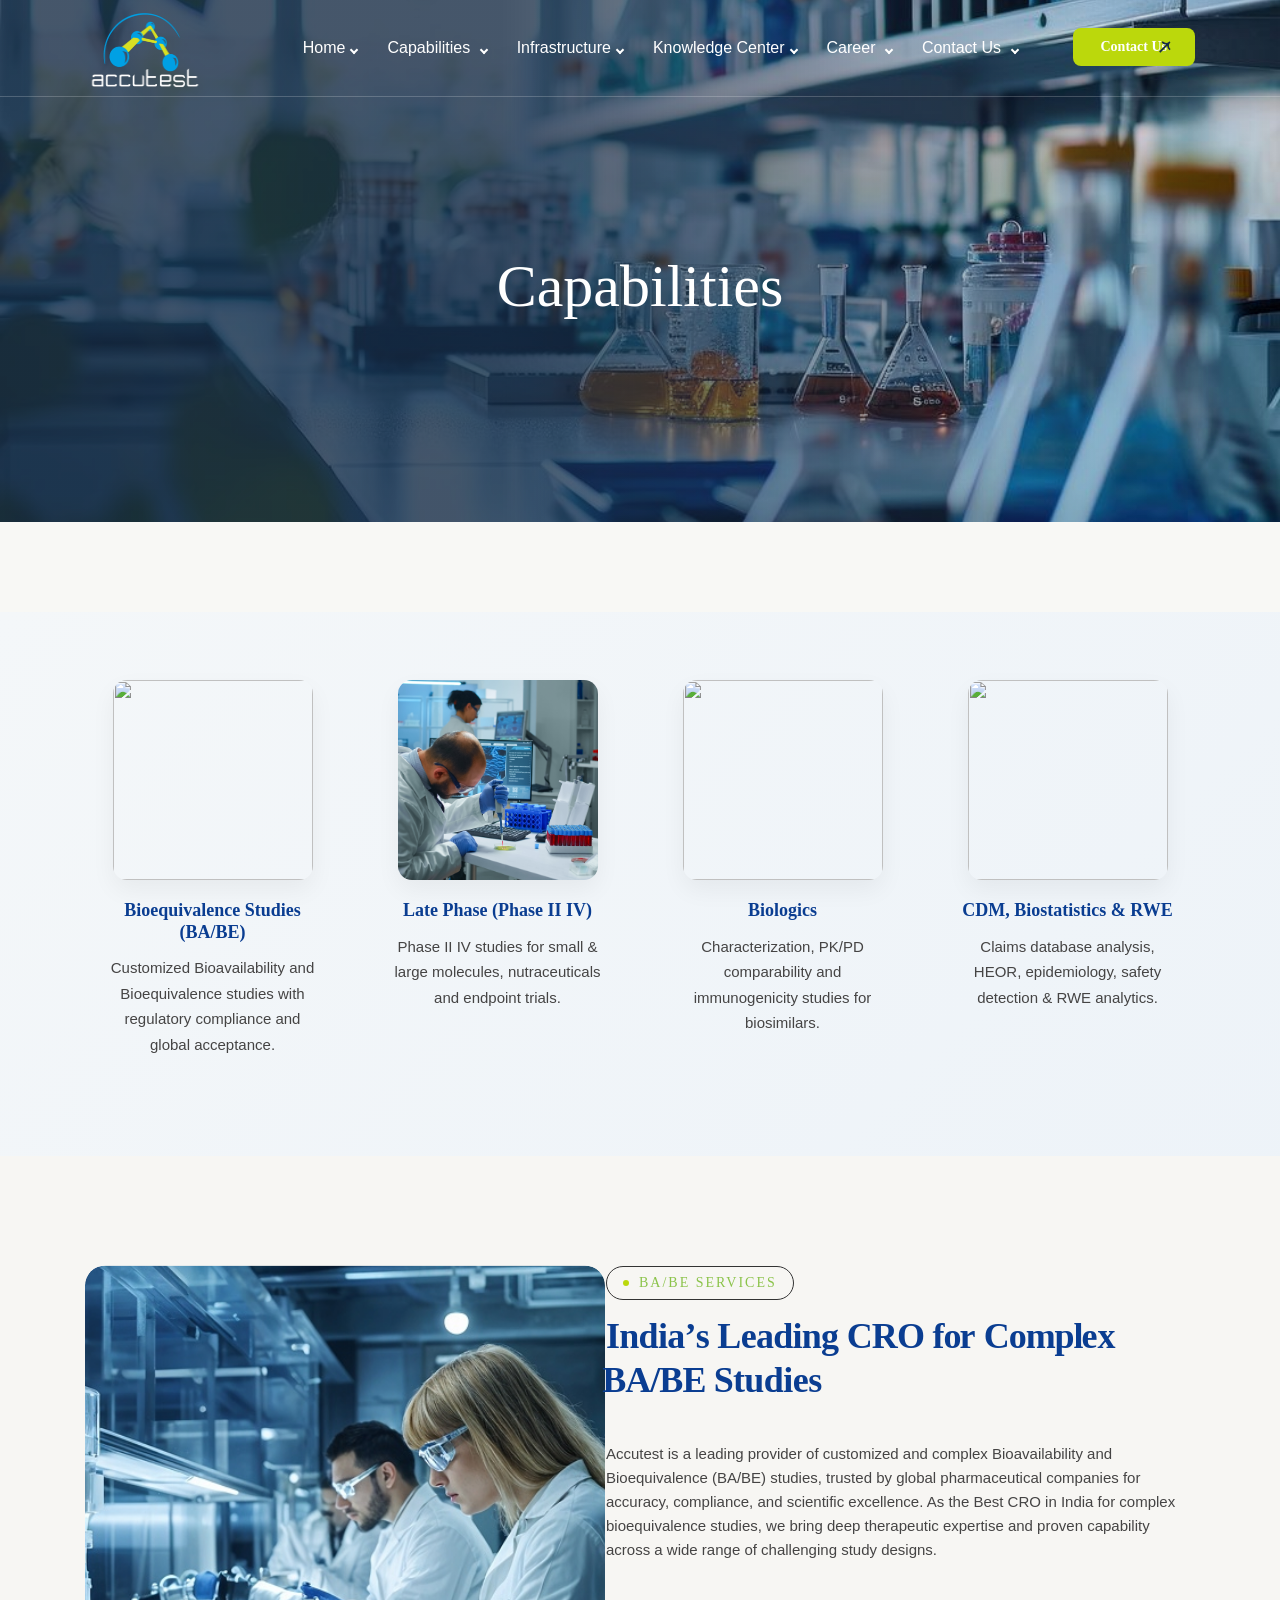
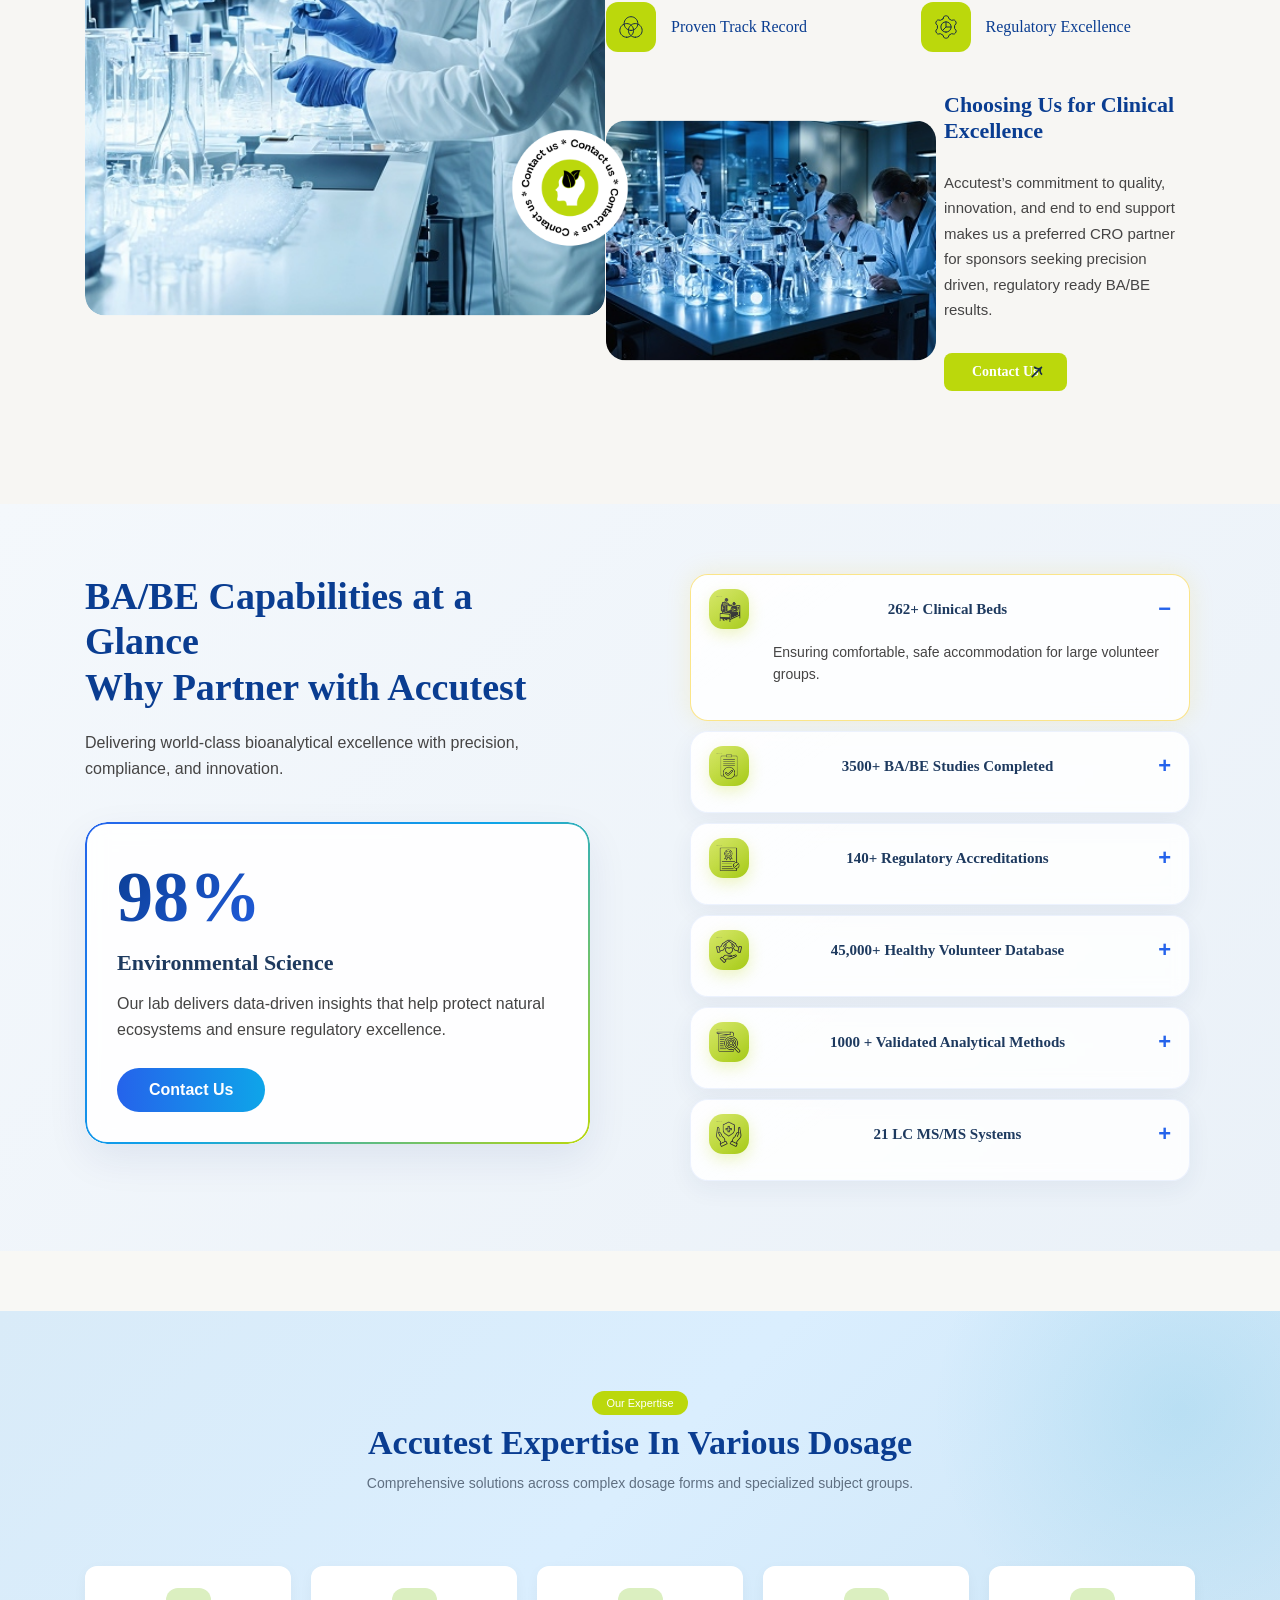
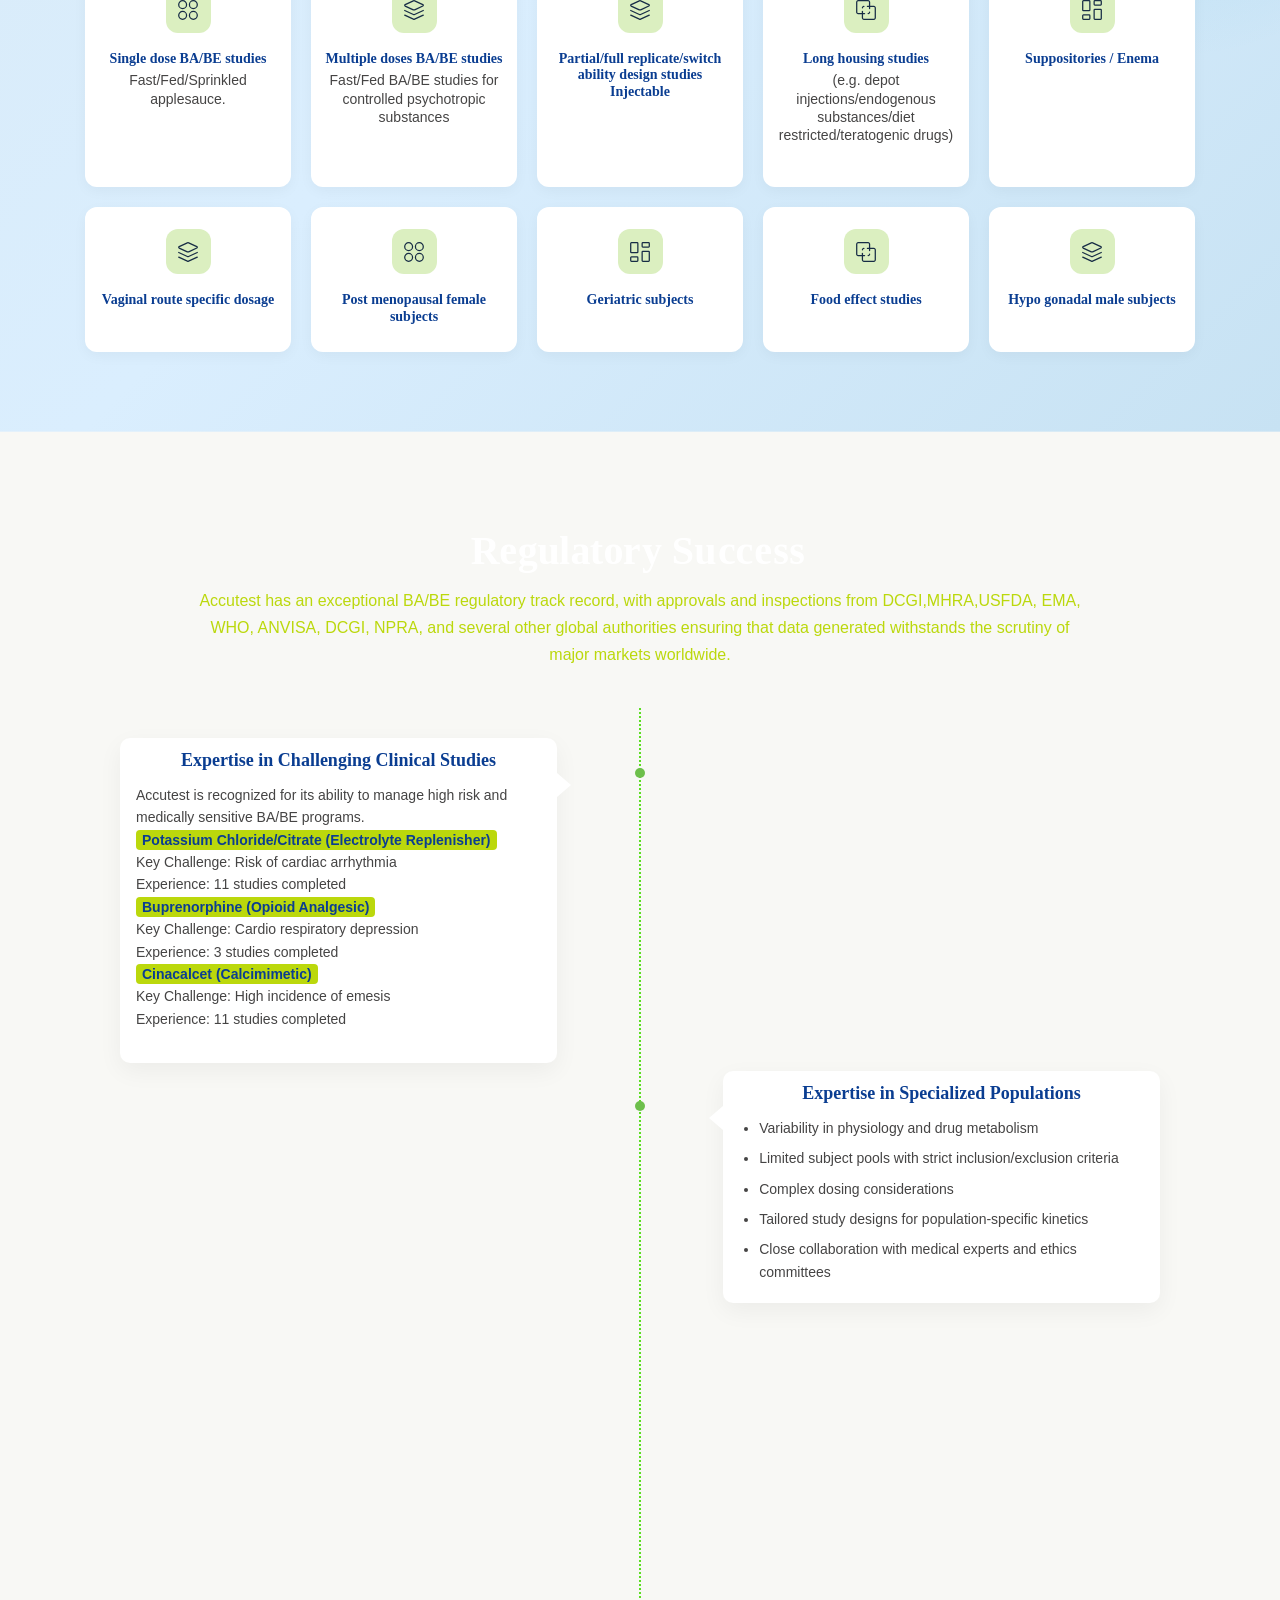
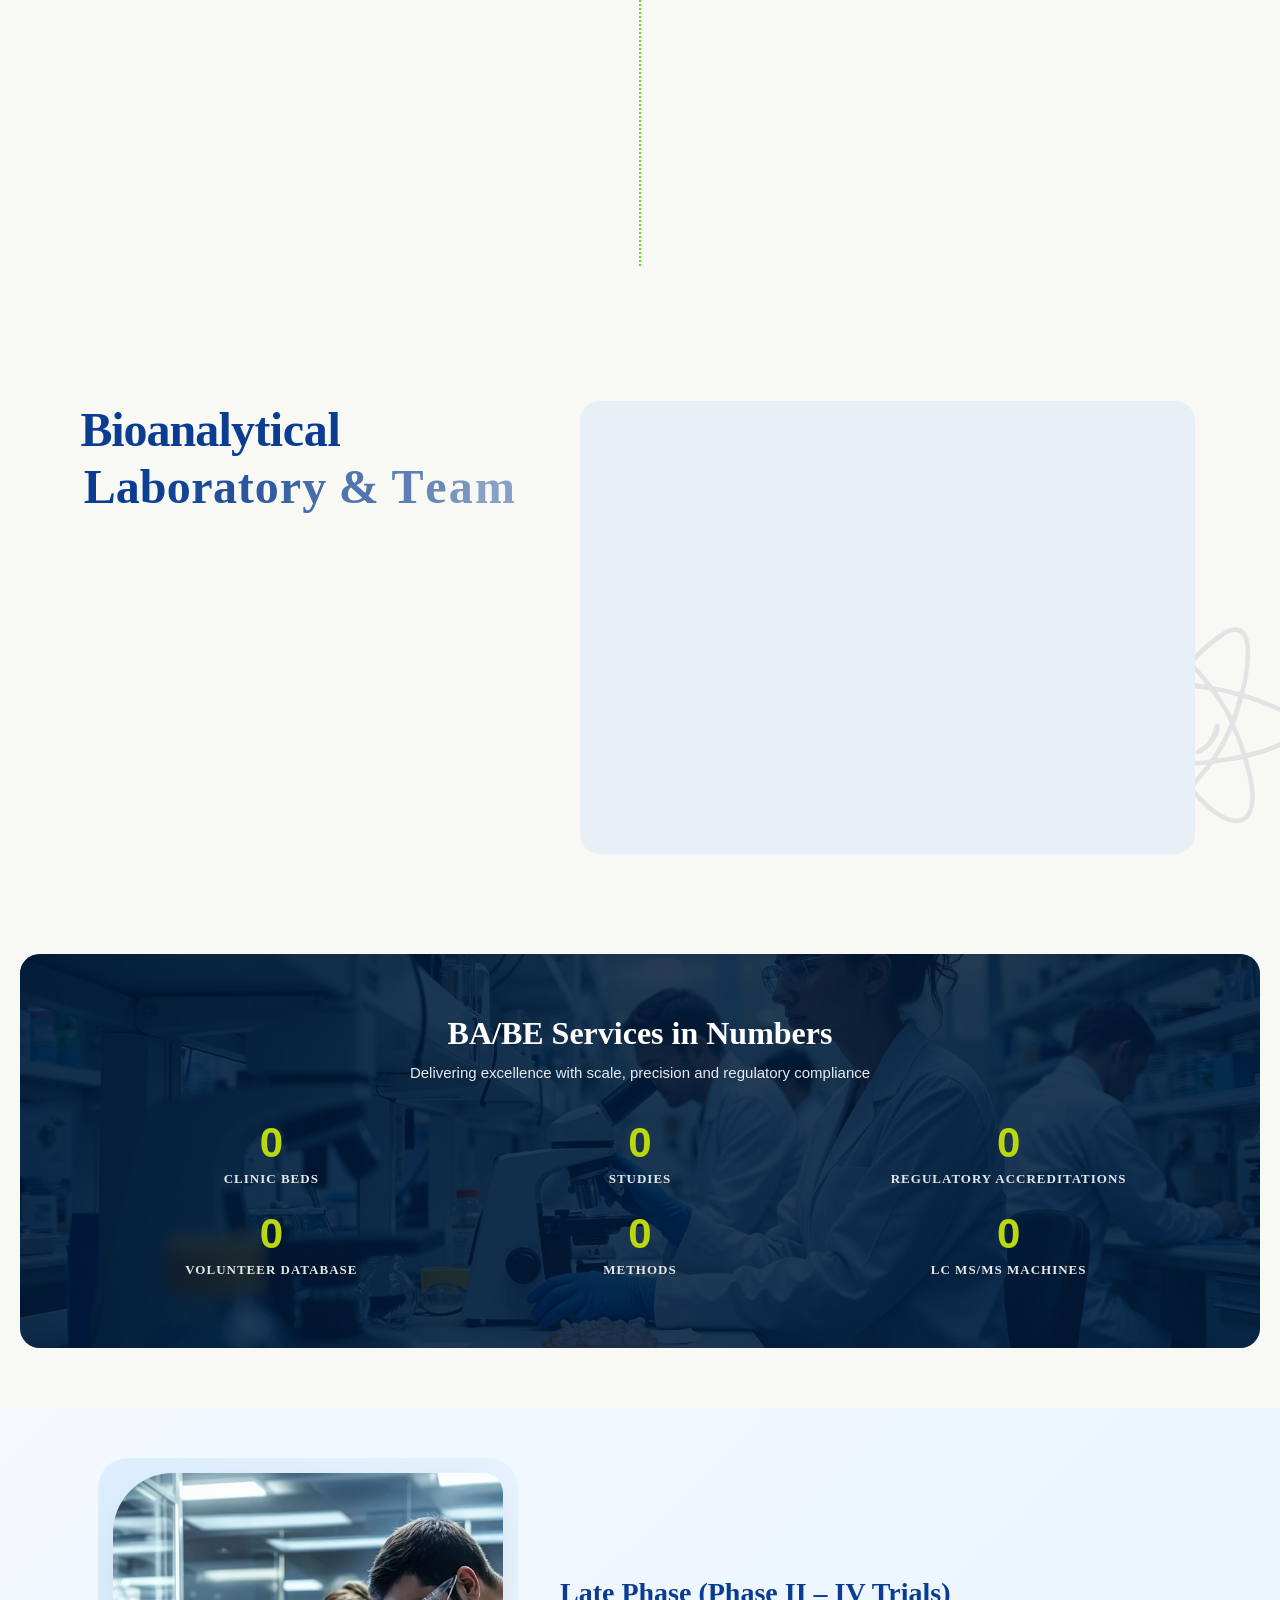
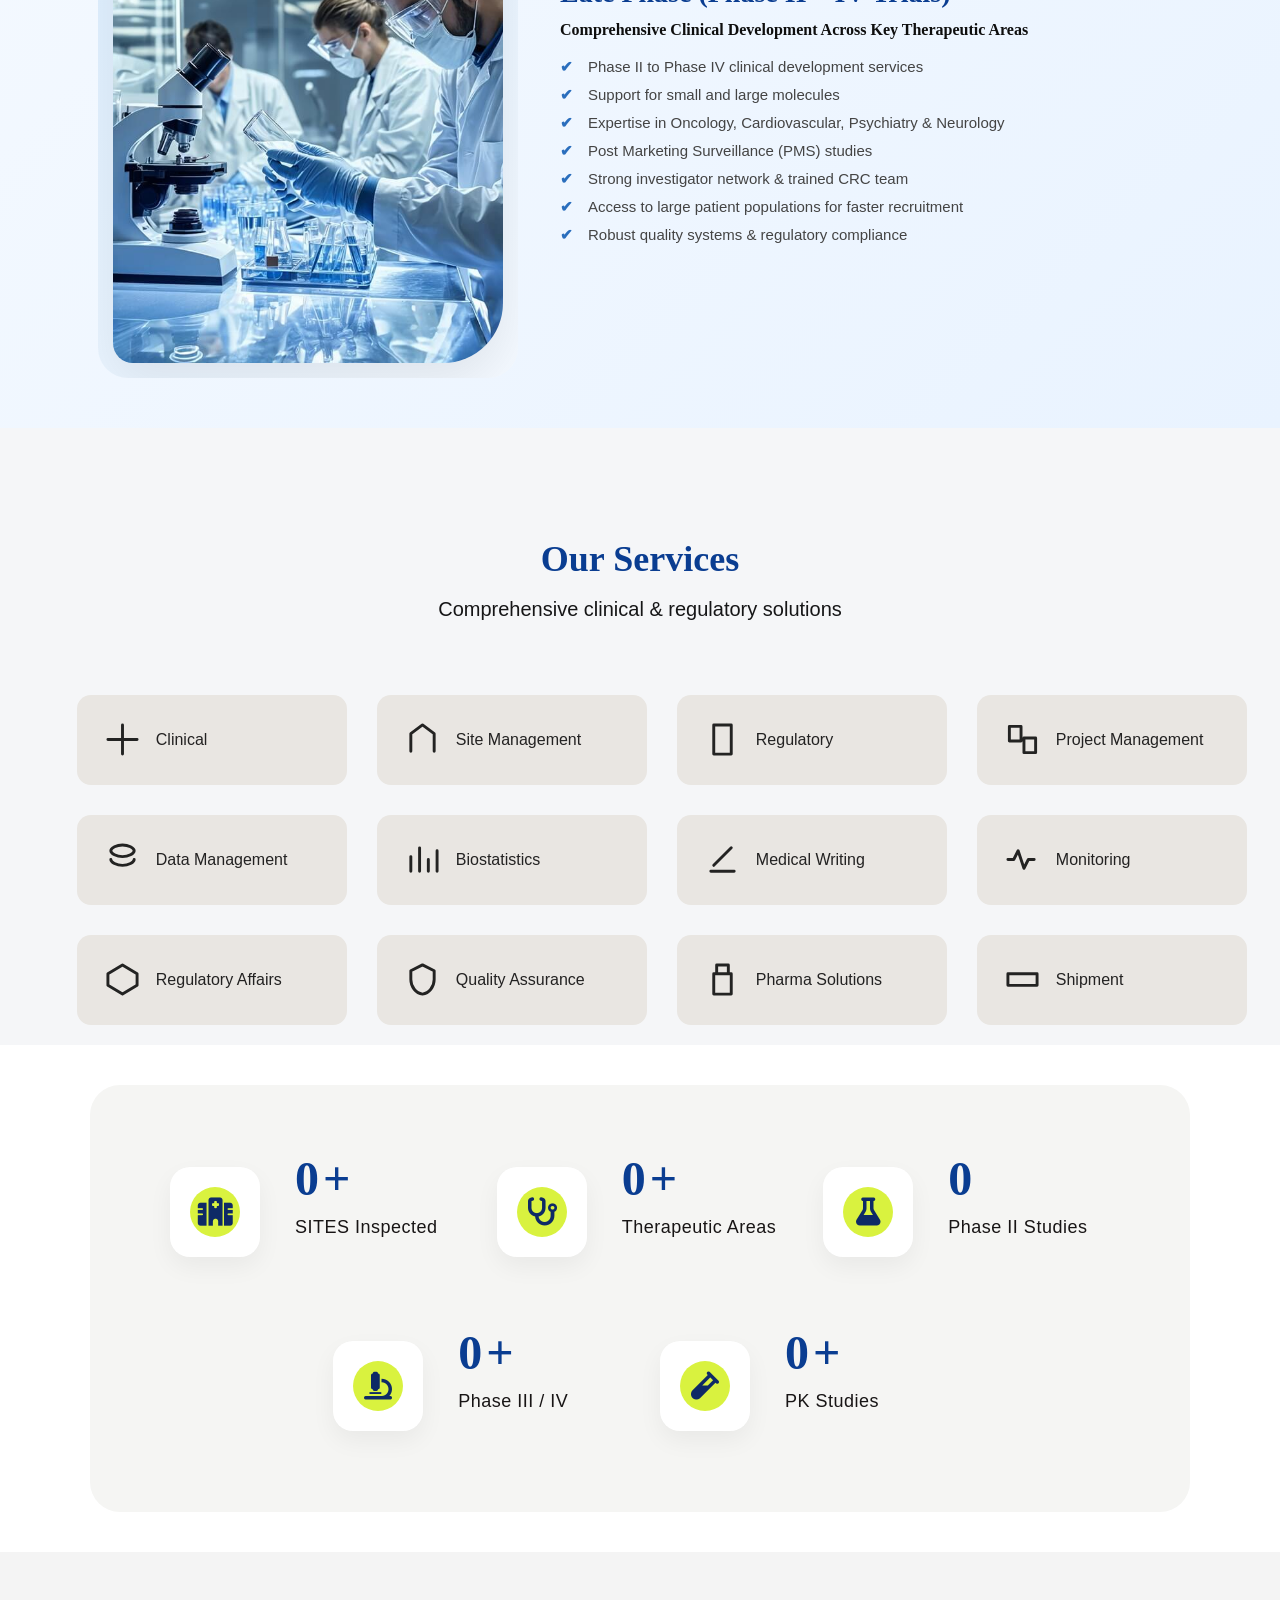
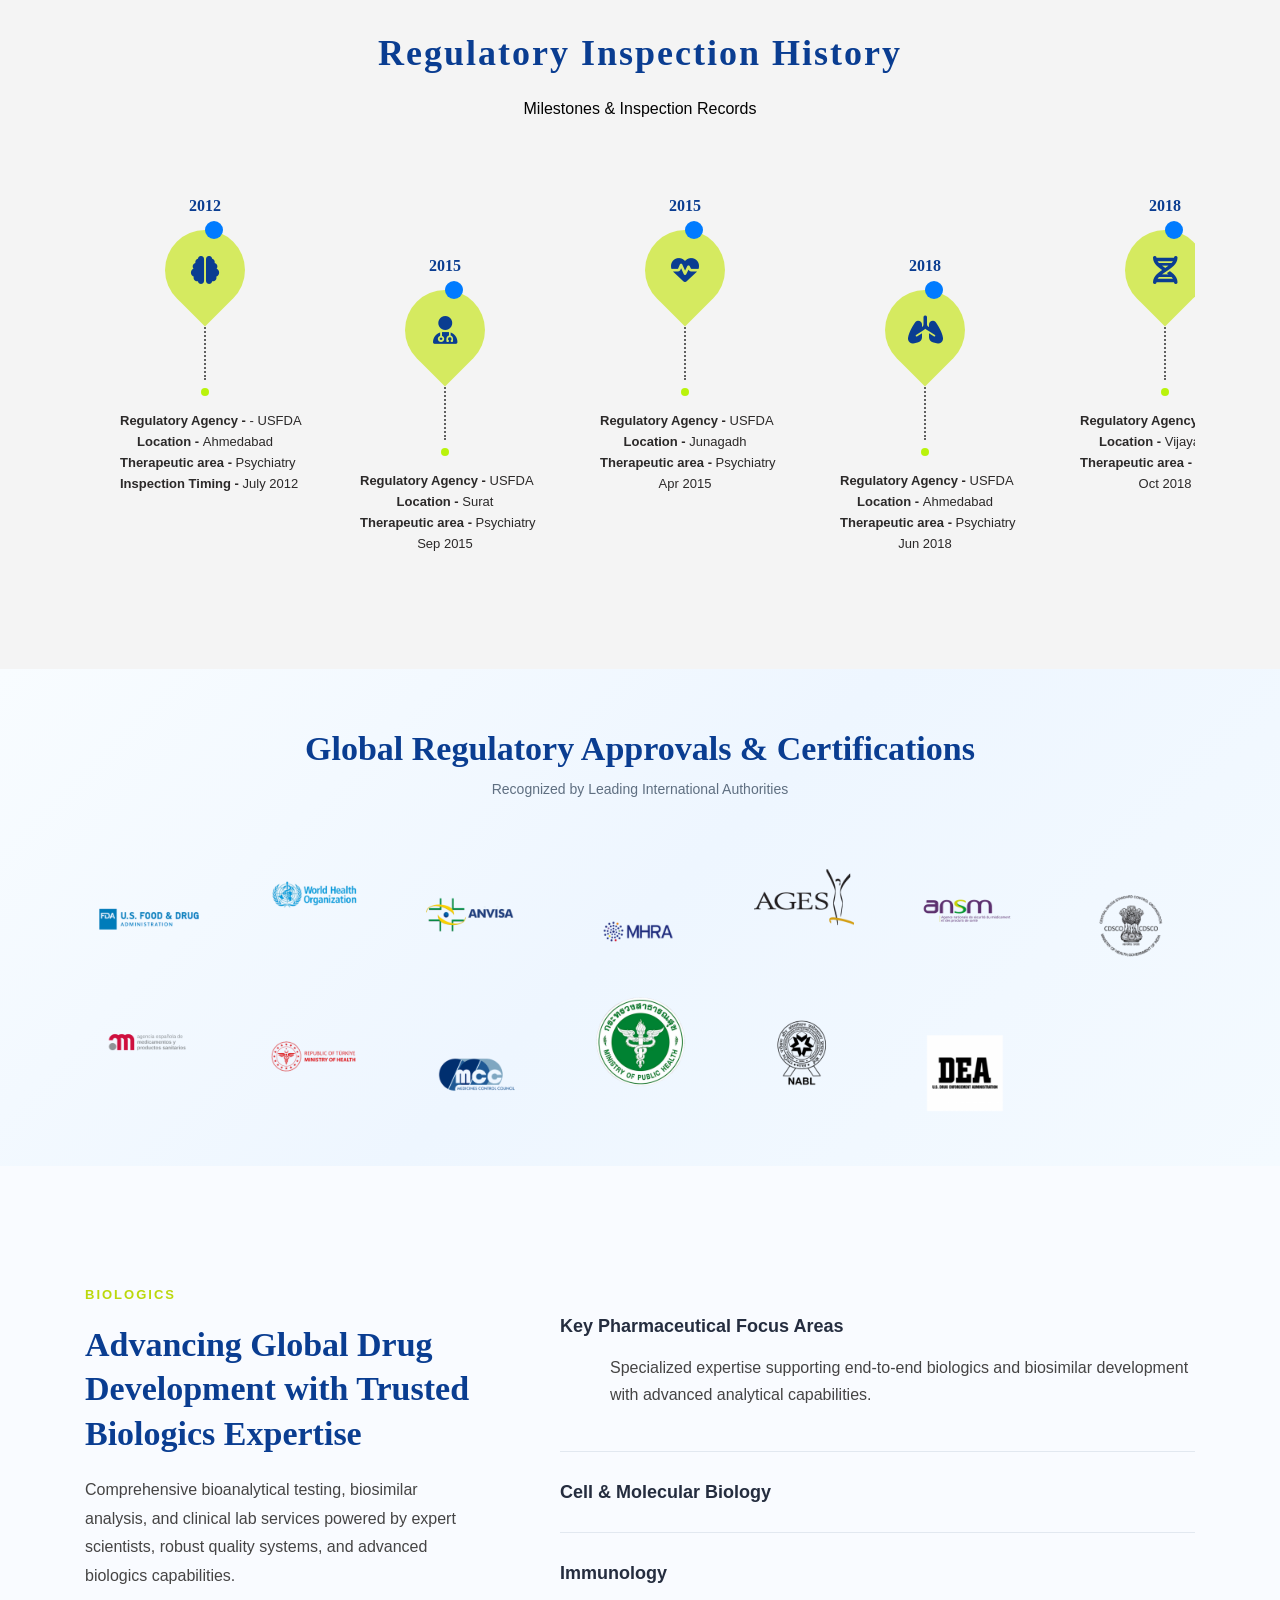
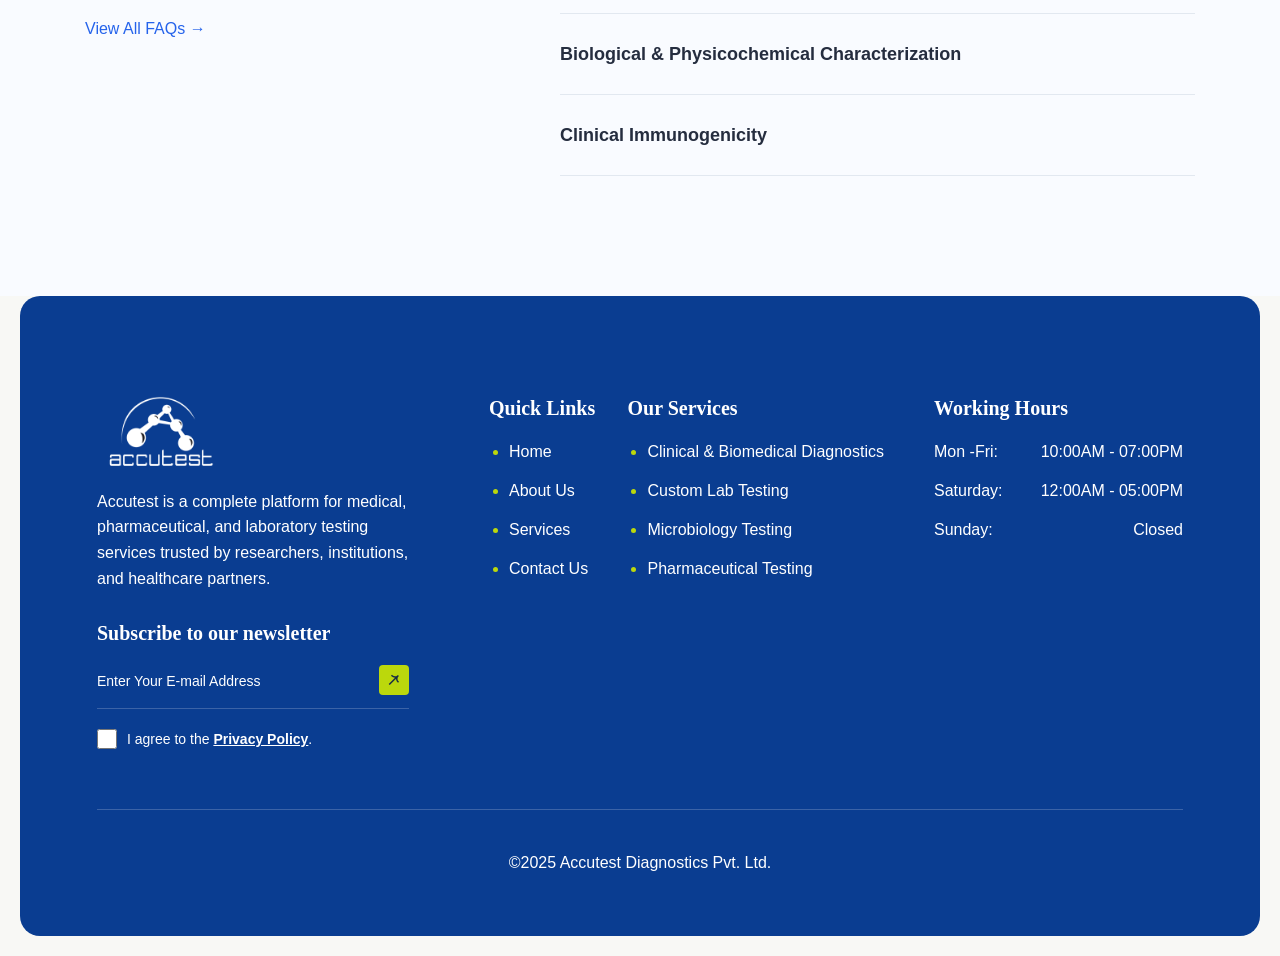
==== capabilities.html @ 47e192c8 "accutest updted code" ====
<!DOCTYPE html>



<html lang="zxx">

<head>
    <!-- Meta -->
    <meta charset="utf-8">
    <meta http-equiv="X-UA-Compatible" content="IE=edge">
    <meta name="viewport" content="width=device-width, initial-scale=1.0, maximum-scale=1">
    <meta name="description" content="">
    <meta name="keywords" content="">
    <meta name="author" content="Accutest">
    <!-- Page Title -->
    <title>Accutest Research Laboratories - A Trusted Indian CRO</title>
    <!-- Favicon Icon -->
    <link rel="shortcut icon" type="image/x-icon" href="images/whitefavicon.png">
    <!-- Google Fonts Css-->
    <link rel="preconnect" href="https://fonts.googleapis.com">
    <link rel="preconnect" href="https://fonts.gstatic.com" crossorigin>
    <link href="https://fonts.googleapis.com/css2?family=Manrope:wght@200..800&family=Sora:wght@100..800&display=swap"
        rel="stylesheet">
    <!-- Bootstrap Css -->
    <link href="css/bootstrap.min.css" rel="stylesheet" media="screen">
    <!-- SlickNav Css -->
    <link href="css/slicknav.min.css" rel="stylesheet">
    <!-- Swiper Css -->
    <link rel="stylesheet" href="css/swiper-bundle.min.css">
    <!-- Font Awesome Icon Css-->
    <link href="css/all.min.css" rel="stylesheet" media="screen">
    <!-- Animated Css -->
    <link href="css/animate.css" rel="stylesheet">
    <!-- Magnific Popup Core Css File -->
    <link rel="stylesheet" href="css/magnific-popup.css">


    <link href="css/capili.css" rel="stylesheet" media="screen">


</head>

<body>

    <!-- Preloader Start -->
    <div class="preloader">
        <div class="loading-container">
            <div class="loading"></div>
            <div id="loading-icon">
                <img src="images/logo-white.png" alt="Logo">
            </div>
        </div>
    </div>
    <!-- Preloader End -->

    <!-- Header Start -->
    <header class="main-header">
        <div class="header-sticky">
            <nav class="navbar navbar-expand-lg">
                <div class="container">
                    <!-- Logo Start -->
                    <a class="navbar-brand" href="index.html">
                        <img src="images/logo-white.png" style="height: 80px;width: 150px; " alt="Accutest">
                    </a>
                    <!-- Logo End -->
                    <!-- Main Menu Start -->
                    <div class="collapse navbar-collapse main-menu">
                        <div class="nav-menu-wrapper">
                            <ul class="navbar-nav mr-auto" id="menu">
                                <li class="nav-item submenu"><a class="nav-link" href="./">Home<span
                                            class="arrow-down"></span></a>
                                    <ul>
                                        <li class="nav-item"><a class="nav-link" href="#about">About Us</a></li>
                                        <li class="nav-item"><a class="nav-link" href="#leadership">Leadership team
                                            </a></li>
                                    </ul>
                                </li>
                                <li class="nav-item submenu "><a class="nav-link" href="capabilities.html">Capabilities
                                        <span class="arrow-down"></span></a>
                                    <ul class="nav-item submenu">
                                        <li class="nav-item"><a class="nav-link"
                                                href="capabilities.html#BA/services">BA/BE Studies</a></li>
                                        <li class="nav-item"><a class="nav-link" href="capabilities.html#latephase">Late
                                                Phase(II IV Trials)
                                            </a></li>
                                        <li class="nav-item"><a class="nav-link"
                                                href="capabilities.html#biologics">Biologics
                                            </a></li>
                                        <li class="nav-item"><a class="nav-link" href="underconstruction.html">CDM &
                                                Biostatistics & Real World Evidence
                                            </a></li>
                                    </ul>
                                <li class="nav-item submenu"><a class="nav-link"
                                        href="Infrastructure.html">Infrastructure<span class="arrow-down"></span></a>
                                    <ul class="nav-item submenu">
                                        <li class="nav-item"><a class="nav-link"
                                                href="Infrastructure.html#Regulatory">Regulatory
                                            </a></li>
                                        <li class="nav-item"><a class="nav-link"
                                                href="Infrastructure.html#clinic">Clinical
                                            </a></li>
                                        <li class="nav-item"><a class="nav-link"
                                                href="Infrastructure.html#Bio-analytical-Lab">Bio Analytical Lab
                                            </a></li>
                                        <li class="nav-item"><a class="nav-link"
                                                href="Infrastructure.html#Biologics-Lab">Biologics Lab
                                            </a></li>
                                        <li class="nav-item"> <a class="nav-link "
                                                href="Infrastructure.html#IT-Infrastructure">IT Infrastructure</a></li>
                                    </ul>
                                </li>
                                <li class="nav-item submenu"> <a class="nav-link" href="Knowledge-Center.html">
                                        Knowledge Center<span class="arrow-down"></span></a>
                                    <ul class="nav-item submenu">
                                        <li class="nav-item"><a class="nav-link" href="Knowledge-Center.html">Corporate
                                                Presentation</a></li>
                                        <li class="nav-item"><a class="nav-link"
                                                href="Knowledge-Center.html">Brochures/Flyers
                                            </a></li>
                                        <li class="nav-item"><a class="nav-link" href="Knowledge-Center.html">Method
                                                Development & Validation
                                            </a></li>
                                        <li class="nav-item"> <a class="nav-link"
                                                href="Knowledge-Center.html">Podcast/Webinars/Posters
                                            </a></li>
                                    </ul>
                                </li>
                                <li class="nav-item submenu"> <a class="nav-link" href="Career.html">Career
                                        <span class="arrow-down"></span></a>
                                    <ul class="nav-item submenu">
                                        <li class="nav-item"><a class="nav-link" href="Career.html">Vacancies</a></li>
                                        <li class="nav-item"><a class="nav-link" href="Career.html">Why
                                                choose Accutest
                                            </a></li>
                                        <li class="nav-item"><a class="nav-link" href="Career.html">Event
                                                Photos
                                            </a></li>
                                    </ul>
                                </li>
                                <li class="nav-item submenu"><a class="nav-link" href="Contact-Us.html">Contact Us <span
                                            class="arrow-down"></span></a>
                                    <ul class="nav-item submenu">
                                        <li class="nav-item"><a class="nav-link" href="Contact-Us.html#map">Unit Address
                                                with google maps
                                            </a></li>
                                        <li class="nav-item"><a class="nav-link" href="Contact-Us.html#form">Enquiry
                                                Form
                                            </a></li>
                                        <li class="nav-item"> <a class="nav-link" href="Contact-Us.html#foot">Foot Note
                                            </a></li>
                                    </ul>
                                </li>
                                </li>
                            </ul>
                        </div>
                        <!-- Header Btn Start -->
                        <div class="header-btn">
                            <a href="tel:22 2778 0720" class="btn-default btn-highlighted">Contact Us</a>
                        </div>
                        <!-- Header Btn End -->
                    </div>
                    <!-- Main Menu End -->
                    <div class="navbar-toggle backgrounf-red"></div>
                </div>
            </nav>
            <div class="responsive-menu"></div>
        </div>
    </header>
    <!-- Header End -->

    <!-- Hero Section Start -->



    <!--end-->
    <div class="hero">

        <div class="page-header-box">
            <h1 class="text-anime-style-3" data-cursor="-opaque">Capabilities</h1>
            </h1>
        </div>
    </div>



    <!-- About Us Section Start -->
    <div class="about-us">




    </div>
    <!-- About Us Section End -->

    <!-- Our Services Section Start -->
    <section class="our-services pt-5 pb-2">
        <div class="container">
            <div class="row text-center">

                <div class="col-lg-3 col-md-6 mb-5">
                    <div class="service-minimal image-anime  ">
                        <img src="images/ab1.jpg" alt="">
                        <h5>Bioequivalence Studies (BA/BE)</h5>
                        <p>Customized Bioavailability and Bioequivalence studies with regulatory compliance and global
                            acceptance.</p>
                    </div>
                </div>

                <div class="col-lg-3 col-md-6 mb-5">
                    <div class="service-minimal image-anime">
                        <img src="images/ab2.jpg" alt="">
                        <h5>Late Phase (Phase II IV)</h5>
                        <p>Phase II IV studies for small & large molecules, nutraceuticals and endpoint trials.</p>
                    </div>
                </div>

                <div class="col-lg-3 col-md-6 mb-5">
                    <div class="service-minimal image-anime">
                        <img src="images/ab3.jpg" alt="">
                        <h5>Biologics</h5>
                        <p>Characterization, PK/PD comparability and immunogenicity studies for biosimilars.</p>
                    </div>
                </div>

                <div class="col-lg-3 col-md-6 mb-5">
                    <div class="service-minimal image-anime">
                        <img src="images/ab4.jpg" alt="">
                        <h5>CDM, Biostatistics & RWE</h5>
                        <p>Claims database analysis, HEOR, epidemiology, safety detection & RWE analytics.</p>
                    </div>
                </div>

            </div>
        </div>
    </section>
    <!-- Our Services Section End -->



    <!-- Why Choose Us Section Start -->
    <div class="why-choose-us">
        <div class="container">
            <div class="row">
                <div class="col-lg-12">
                    <div class="why-choose-us-box">
                        <!-- Why Choose Image Start -->
                        <div class="why-choose-image">
                            <figure class="image-anime reveal"
                                style="transform: translate(0px, 0px); opacity: 1; visibility: inherit;">
                                <img src="images/why-choose-image.jpg" alt="" style="transform: translate(0px, 0px);">
                            </figure>

                            <!-- Contsct Circle Image Start -->
                            <div class="contact-circle-img">
                                <img src="images/Maxroof Corporation Pvt. Ltd. (1).png" alt="">
                            </div>
                            <!-- Contsct Circle Image End -->
                        </div>
                        <!-- Why Choose Image End -->

                        <!-- Why Choose Content Start -->
                        <div class="why-choose-content">
                            <!-- Section Title Start -->
                            <div class="section-title">
                                <h3 class="wow fadeInUp" style="visibility: visible; animation-name: fadeInUp;">BA/BE
                                    Services</h3>
                                <h2 class="heading text-anime-style-3" data-cursor="-opaque">
                                    India’s Leading CRO for Complex <br> BA/BE Studies
                                </h2>
                                <p class="wow fadeInUp" data-wow-delay="0.2s text-justify"
                                    style="visibility: visible; animation-delay: 0.2s; animation-name: fadeInUp;">
                                    Accutest is a leading provider of customized and complex Bioavailability
                                    and Bioequivalence (BA/BE) studies, trusted by global pharmaceutical
                                    companies for accuracy, compliance, and scientific excellence.
                                    As the Best CRO in India for complex bioequivalence studies, we bring deep
                                    therapeutic expertise and proven capability across a wide range of challenging study
                                    designs.</p>
                            </div>
                            <!-- Section Title End -->

                            <!-- Why Choose List Start -->
                            <div class="why-choose-list">
                                <!-- Why Choose Item Start -->
                                <div class="why-choose-item wow fadeInUp"
                                    style="visibility: visible; animation-name: fadeInUp;">
                                    <div class="icon-box-1">
                                        <img src="images/icon-why-choose-1.svg" alt="">
                                    </div>
                                    <div class="why-choose-item-content">
                                        <h3>Proven Track Record</h3>
                                    </div>
                                </div>
                                <!-- Why Choose Item End -->

                                <!-- Why Choose Item Start -->
                                <div class="why-choose-item wow fadeInUp" data-wow-delay="0.2s"
                                    style="visibility: visible; animation-delay: 0.2s; animation-name: fadeInUp;">
                                    <div class="icon-box-1">
                                        <img src="images/icon-why-choose-2.svg" alt="">
                                    </div>
                                    <div class="why-choose-item-content">
                                        <h3>Regulatory Excellence</h3>
                                    </div>
                                </div>
                                <!-- Why Choose Item End -->
                            </div>
                            <!-- Why Choose List End -->

                            <!-- Why Choose Body Start -->
                            <div class="why-choose-body">
                                <!-- Why Choose Body Image Start -->
                                <div class="why-choose-body-image">
                                    <figure class="image-anime reveal"
                                        style="transform: translate(0px, 0px); opacity: 1; visibility: inherit;">
                                        <img src="images/why-choose-body-image.jpg" alt=""
                                            style="transform: translate(0px, 0px);">
                                    </figure>
                                </div>
                                <!-- Why Choose Body Image End -->

                                <!-- Why Choose Body Content Start -->
                                <div class="why-choose-body-content wow fadeInUp"
                                    style="visibility: visible; animation-name: fadeInUp;">
                                    <h3>Choosing Us for Clinical Excellence</h3>
                                    <p class="text-justify">Accutest’s commitment to quality, innovation, and end to end
                                        support makes us a
                                        preferred CRO partner for sponsors seeking precision
                                        driven, regulatory ready BA/BE results.
                                    </p>
                                    <a href="contact.html" class="btn-default">contact us</a>
                                </div>
                                <!-- Why Choose Body Content End -->
                            </div>
                            <!-- Why Choose Body End -->
                        </div>
                        <!-- Why Choose Content End -->
                    </div>
                </div>
            </div>
        </div>
    </div>

    <!-- Why Choose Us Section End -->


    <!-- What We Do Section Start -->
    <section class="what-we-do-modern">
        <div class="container">
            <div class="grid-wrapper">

                <!-- LEFT SIDE -->
                <div class="left-content">
                    <h2>BA/BE Capabilities at a Glance<br>Why Partner with Accutest</h2>
                    <p class="subtitle">
                        Delivering world-class bioanalytical excellence with precision,
                        compliance, and innovation.
                    </p>

                    <div class="highlight-card">
                        <h1><span class="counter">98</span>%</h1>
                        <h3>Environmental Science</h3>
                        <p>
                            Our lab delivers data-driven insights that help protect
                            natural ecosystems and ensure regulatory excellence.
                        </p>
                        <a href="underconstruction.html" class="btn-primary">Contact Us</a>
                    </div>
                </div>

                <!-- RIGHT SIDE -->
                <div class="right-content">

                    <div class="feature-card active">
                        <div class="feature-header">
                            <div class="icon-box">
                                <img src="images/Your paragraph text (5).png" alt="">
                            </div>
                            <h3>262+ Clinical Beds</h3>
                            <span class="toggle-icon">−</span>
                        </div>
                        <div class="feature-body">
                            <p>Ensuring comfortable, safe accommodation for large volunteer groups.</p>
                        </div>
                    </div>

                    <div class="feature-card">
                        <div class="feature-header">
                            <div class="icon-box">
                                <img src="images/Your paragraph text (4).png" alt="">
                            </div>
                            <h3>3500+ BA/BE Studies Completed</h3>
                            <span class="toggle-icon">+</span>
                        </div>
                        <div class="feature-body">
                            <p>Trusted expertise in conducting high quality BA/BE studies at scale.</p>
                        </div>
                    </div>

                    <div class="feature-card">
                        <div class="feature-header">
                            <div class="icon-box">
                                <img src="images/Your paragraph text (3).png" alt="">
                            </div>
                            <h3>140+ Regulatory Accreditations</h3>
                            <span class="toggle-icon">+</span>
                        </div>
                        <div class="feature-body">
                            <p>Certified and approved by major international regulatory authorities.</p>
                        </div>
                    </div>

                    <div class="feature-card">
                        <div class="feature-header">
                            <div class="icon-box">
                                <img src="images/Your paragraph text (2).png" alt="">
                            </div>
                            <h3>45,000+ Healthy Volunteer Database</h3>
                            <span class="toggle-icon">+</span>
                        </div>
                        <div class="feature-body">
                            <p>Strong volunteer network supporting diverse clinical programs.</p>
                        </div>
                    </div>


                    <div class="feature-card">
                        <div class="feature-header">
                            <div class="icon-box">
                                <img src="images/Your paragraph text (1).png" alt="">
                            </div>
                            <h3>1000 + Validated Analytical Methods</h3>
                            <span class="toggle-icon">+</span>
                        </div>
                        <div class="feature-body">
                            <p>Globally compliant, fully validated methods for accurate bioanalytical results.</p>
                        </div>
                    </div>


                    <div class="feature-card">
                        <div class="feature-header">
                            <div class="icon-box">
                                <img src="images/Your paragraph text.png" alt="">
                            </div>
                            <h3>21 LC MS/MS Systems</h3>
                            <span class="toggle-icon">+</span>
                        </div>
                        <div class="feature-body">
                            <p>Advanced LC MS/MS technology ensuring precise detection across diverse matrices.</p>
                        </div>
                    </div>

                </div>

            </div>
        </div>
    </section>
    <script>
        document.querySelectorAll(".feature-header").forEach(header => {
            header.addEventListener("click", function () {

                const card = this.parentElement;
                const isActive = card.classList.contains("active");

                // Close all cards first
                document.querySelectorAll(".feature-card").forEach(item => {
                    item.classList.remove("active");
                    item.querySelector(".toggle-icon").textContent = "+";
                });

                // If clicked card was NOT active, open it
                if (!isActive) {
                    card.classList.add("active");
                    this.querySelector(".toggle-icon").textContent = "−";
                }

                // If it WAS active, it stays closed (toggle working now)
            });
        });
    </script>


    <section class="expertise-modern">
        <div class="container">

            <div class="section-header">
                <span class="section-tag">Our Expertise</span>
                <h2>Accutest Expertise In Various Dosage</h2>
                <p>Comprehensive solutions across complex dosage forms and specialized subject groups.</p>
            </div>

            <div class="expertise-grid">

                <div class="expertise-card">
                    <div class="icon-circle">
                        <img src="images/icon-service-1.svg" alt="">
                    </div>
                    <h4>Single dose BA/BE studies</h4>
                    <p>Fast/Fed/Sprinkled applesauce.</p>
                </div>

                <div class="expertise-card">
                    <div class="icon-circle">
                        <img src="images/icon-service-3.svg" alt="">
                    </div>
                    <h4>Multiple doses BA/BE studies</h4>
                    <p>Fast/Fed BA/BE studies for controlled psychotropic substances</p>
                </div>


                <div class="expertise-card highlight">
                    <div class="icon-circle">
                        <img src="images/icon-service-3.svg" alt="">
                    </div>
                    <h4>Partial/full replicate/switch ability design studies Injectable</h4>

                </div>


                <div class="expertise-card">
                    <div class="icon-circle">
                        <img src="images/icon-service-4.svg" alt="">
                    </div>
                    <h4>Long housing studies</h4>
                    <p>(e.g. depot injections/endogenous substances/diet restricted/teratogenic drugs)</p>
                </div>

                <div class="expertise-card">
                    <div class="icon-circle">
                        <img src="images/icon-service-2.svg" alt="">
                    </div>
                    <h4>Suppositories / Enema</h4>
                </div>

                <div class="expertise-card">
                    <div class="icon-circle">
                        <img src="images/icon-service-3.svg" alt="">
                    </div>
                    <h4>Vaginal route specific dosage</h4>
                </div>

                <div class="expertise-card">
                    <div class="icon-circle">
                        <img src="images/icon-service-1.svg" alt="">
                    </div>
                    <h4>Post menopausal female subjects</h4>
                </div>

                <div class="expertise-card">
                    <div class="icon-circle">
                        <img src="images/icon-service-2.svg" alt="">
                    </div>
                    <h4>Geriatric subjects</h4>
                </div>

                <div class="expertise-card">
                    <div class="icon-circle">
                        <img src="images/icon-service-4.svg" alt="">
                    </div>
                    <h4>Food effect studies</h4>
                </div>

                <div class="expertise-card">
                    <div class="icon-circle">
                        <img src="images/icon-service-3.svg" alt="">
                    </div>
                    <h4>Hypo gonadal male subjects</h4>
                </div>



            </div>

        </div>
    </section>




    <div class="company_history">

        <!-- Section Heading -->
        <div class="history-section-title">
            <h2 class="text-anime-style-3" data-cursor="-opaque">Regulatory Success</h2>
            <p class="wow fadeInUp text-justify" data-wow-delay="0.2s">
                Accutest has an exceptional BA/BE regulatory track record, with approvals and inspections from
                DCGI,MHRA,USFDA, EMA, WHO, ANVISA, DCGI, NPRA, and several other global authorities ensuring that data
                generated withstands the scrutiny of major markets worldwide.
            </p>
        </div>

        <div class="company_history-area">

            <div class="company_history-area-item">
                <div class="company_history-area-item-left"></div>
                <div class="company_history-area-item-right">
                    <div class="company_history-area-item-right-content">
                        <div class="company_history-area-item-right-content-date">

                            <h5>Expertise in Challenging Clinical Studies</h5>
                        </div>
                        <p class="text-justify">Accutest is recognized for its ability to manage high risk and medically
                            sensitive BA/BE programs.<br><strong class="drug">Potassium
                                Chloride/Citrate (Electrolyte Replenisher)</strong> <br> Key Challenge: Risk of cardiac
                            arrhythmia <br>Experience: 11 studies completed <br><strong class="drug"> Buprenorphine
                                (Opioid Analgesic)</strong><br> Key Challenge: Cardio respiratory
                            depression<br>Experience: 3 studies completed <br><strong class="drug">Cinacalcet
                                (Calcimimetic)</strong><br> Key Challenge: High incidence of emesis<br>Experience: 11
                            studies completed<br></p>
                    </div>
                </div>
            </div>

            <div class="company_history-area-item">
                <div class="company_history-area-item-left"></div>
                <div class="company_history-area-item-right">
                    <div class="company_history-area-item-right-content">
                        <div class="company_history-area-item-right-content-date">

                            <h5>Expertise in Specialized Populations</h5>
                        </div>
                        <ul class="simple-points">
            <li>Variability in physiology and drug metabolism</li>
            <li>Limited subject pools with strict inclusion/exclusion criteria</li>
            <li>Complex dosing considerations</li>
            <li>Tailored study designs for population-specific kinetics</li>
            <li>Close collaboration with medical experts and ethics committees</li>
        </ul>
                    </div>
                </div>
            </div>

            <div class="company_history-area-item">
                <div class="company_history-area-item-left"></div>
                <div class="company_history-area-item-right">
                    <div class="company_history-area-item-right-content">
                        <div class="company_history-area-item-right-content-date">

                            <h5>Expertise in Endogenous Substances</h5>
                        </div>
                         <ul class="simple-points">
            <li>Handling analytical and clinical complexities of endogenous molecules</li>
            <li>Vitamin K Injection study – 100 subjects</li>
            <li>Growth Hormone Injection study – 40 subjects</li>
            <li>Baseline correction and differentiation of endogenous vs. exogenous levels</li>
            <li>Sensitive and specific assay development</li>
            
        </ul>
                    </div>
                </div>
            </div>

            <div class="company_history-area-item">
                <div class="company_history-area-item-left"></div>
                <div class="company_history-area-item-right">
                    <div class="company_history-area-item-right-content">
                        <div class="company_history-area-item-right-content-date">

                            <h5>Expertise in Complex Drugs</h5>
                        </div>
                        <ul class="simple-points">
            <li>Advanced scientific approaches for extended and modified release formulations</li>
            <li>Experience with combination products and complex drug systems</li>
            <li>Characterization of complex release mechanisms</li>
            <li>Development of specialized analytical methods</li>
            <li>Study protocol design aligned with global regulatory guidance</li>
           
        </ul>
                    </div>
                </div>
            </div>

        </div>
    </div>

<script>
document.addEventListener("DOMContentLoaded", function () {

    const items = document.querySelectorAll(".company_history-area-item");

    const observer = new IntersectionObserver(function(entries) {
        entries.forEach(function(entry) {
            if (entry.isIntersecting) {
                entry.target.classList.add("show");
            }
        });
    }, {
        threshold: 0.2
    });

    items.forEach(function(item) {
        observer.observe(item);
    });

});
</script>



    <!-- Our FAQs Section Start -->
    <section id="biologics">
        <div class="our-faqs">
            <div class="container">
                <div class="row">
                    <div class="col-lg-5">
                        <!-- FAQs Content Start -->
                        <div class="faqs-content">
                            <!-- Section Title Start -->
                            <div class="section-title">

                                <h2 class="text-anime-style-3" data-cursor="-opaque">Bioanalytical Laboratory & Team
                                </h2>
                                <p class="wow fadeInUp text-justify" data-wow-delay="0.2s">Accutest’s bioanalytical team
                                    has deep
                                    expertise in developing and validating complex assays, especially those requiring
                                    simultaneous quantification of multiple analytes and metabolites within a single
                                    analytical run. These capabilities demonstrate our scientific strength,
                                    method development maturity, and ability to support challenging regulatory
                                    submissions.
                                </p>
                            </div>
                            <!-- Section Title End -->


                        </div>
                        <!-- FAQs Content End -->
                    </div>

                    <div class="col-lg-7">
                        <!-- FAQ Accordion Start -->
                        <div class="faq-accordion" id="accordion">
                            <!-- FAQ Item Start -->
                            <div class="accordion-item wow fadeInUp">
                                <h2 class="accordion-header" id="heading1">
                                    <button class="accordion-button collapsed" type="button" data-bs-toggle="collapse"
                                        data-bs-target="#collapse1" aria-expanded="true" aria-controls="collapse1">
                                        1.Expertise in Simultaneous Multi Analyte/ Metabolites

                                    </button>
                                </h2>
                                <div id="collapse1" class="accordion-collapse collapse" aria-labelledby="heading1"
                                    data-bs-parent="#accordion">
                                    <div class="accordion-body">

                                        <div class="table-container">
                                            <table class="drug-table">
                                                <thead>
                                                    <tr>
                                                        <th>Drug / Analytes</th>
                                                        <th>Complexity</th>
                                                        <th>Therapeutic Category</th>
                                                    </tr>
                                                </thead>
                                                <tbody>
                                                    <tr>
                                                        <td data-label="Drug / Analytes">
                                                            Bupropion and its Hydroxy, Erythro, and Threo metabolites (4
                                                            analytes)
                                                        </td>
                                                        <td data-label="Complexity">
                                                            High complexity metabolic profiling
                                                        </td>
                                                        <td data-label="Therapeutic Category">
                                                            Antidepressant
                                                        </td>
                                                    </tr>

                                                    <tr>
                                                        <td data-label="Drug / Analytes">
                                                            Atorvastatin and its Ortho and Para metabolites (3 analytes)
                                                        </td>
                                                        <td data-label="Complexity">
                                                            Simultaneous measurement of parent + multiple isomers
                                                        </td>
                                                        <td data-label="Therapeutic Category">
                                                            Antilipemic
                                                        </td>
                                                    </tr>

                                                    <tr>
                                                        <td data-label="Drug / Analytes">
                                                            Sibutramine and its Desmethyl &amp; Didesmethyl metabolites
                                                            (3 analytes)
                                                        </td>
                                                        <td data-label="Complexity">
                                                            Multi-metabolite quantification with stability challenges
                                                        </td>
                                                        <td data-label="Therapeutic Category">
                                                            Anti-obesity
                                                        </td>
                                                    </tr>

                                                    <tr>
                                                        <td data-label="Drug / Analytes">
                                                            Dolutegravir, Emtricitabine and Tenofovir Alafenamide
                                                        </td>
                                                        <td data-label="Complexity">
                                                            Multi-analyte quantification
                                                        </td>
                                                        <td data-label="Therapeutic Category">
                                                            Antiretroviral drugs
                                                        </td>
                                                    </tr>

                                                    <tr>
                                                        <td data-label="Drug / Analytes">
                                                            Valsartan, Sacubitril and Sacubitril Metabolite LBQ657
                                                        </td>
                                                        <td data-label="Complexity">
                                                            Multi-analyte quantification
                                                        </td>
                                                        <td data-label="Therapeutic Category">
                                                            Angiotensin Receptor Neprilysin Inhibitor (ARNI)
                                                        </td>
                                                    </tr>
                                                </tbody>
                                            </table>
                                        </div>

                                        <p>These studies require:</p>
                                        <ul>

                                            <li>Highly selective chromatographic methods</li>

                                            <li>Robust extraction procedures to maintain recovery Analytes and
                                                metabolites
                                            </li>
                                            <li>Stability controlled sample preparation</li>

                                            <li>Sensitive and specific mass transitions for each Analyte/metabolites
                                            </li>

                                            <li>Rigorous validation as per global regulatory expectations (EMA, FDA,
                                                ANVISA, WHO, Canada)</li>
                                            <li>Our ability to perform such specialized assays highlights our analytical
                                                maturity and proficiency in supporting complex BA/BE and clinical
                                                programs.
                                            </li>


                                        </ul>

                                    </div>
                                </div>
                            </div>
                            <!-- FAQ Item End -->

                            <!-- FAQ Item Start -->
                            <div class="accordion-item wow fadeInUp" data-wow-delay="0.2s">
                                <h2 class="accordion-header" id="heading2">
                                    <button class="accordion-button" type="button" data-bs-toggle="collapse"
                                        data-bs-target="#collapse2" aria-expanded="false" aria-controls="collapse2">
                                        2. Expertise in Enantiomer & Positional Isomer Analysis
                                    </button>
                                </h2>
                                <div id="collapse2" class="accordion-collapse collapse show" aria-labelledby="heading2"
                                    data-bs-parent="#accordion">
                                    <div class="accordion-body">
                                        <p class="text-justify">Accutest’s bioanalytical team possesses specialized
                                            expertise in the analysis
                                            of chiral molecules, enantiomers, and positional isomers an area that
                                            requires advanced chromatographic techniques, precise method development,
                                            and deep scientific understanding. Chiral separation is often a regulatory
                                            requirement for many drugs, given that enantiomers can differ significantly
                                            in pharmacokinetics and pharmacodynamics. Our laboratory has successfully
                                            executed chiral LC MS/MS assays across a wide range of therapeutic areas.
                                        </p>
                                        <div class="table-container">
                                            <table class="drug-table">
                                                <thead>
                                                    <tr>
                                                        <th>Drug / Analytes</th>

                                                        <th>Therapeutic Category</th>
                                                    </tr>
                                                </thead>
                                                <tbody>
                                                    <tr>
                                                        <td data-label="Drug / Analytes">
                                                            R and S Ibuprofen
                                                        </td>

                                                        <td data-label="Therapeutic Category">
                                                            NSAID

                                                        </td>
                                                    </tr>

                                                    <tr>
                                                        <td data-label="Drug / Analytes">
                                                            R and S Bicalutamide

                                                        </td>

                                                        <td data-label="Therapeutic Category">
                                                            Anticancer

                                                        </td>
                                                    </tr>

                                                    <tr>
                                                        <td data-label="Drug / Analytes">
                                                            R and S Warfarin
                                                        </td>

                                                        <td data-label="Therapeutic Category">
                                                            Anticoagulant

                                                        </td>
                                                    </tr>

                                                    <tr>
                                                        <td data-label="Drug / Analytes">
                                                            R and S Linezolid

                                                        </td>
                                                        <td data-label="Therapeutic Category">
                                                            Antibacterial

                                                        </td>
                                                    </tr>

                                                    <tr>
                                                        <td data-label="Drug / Analytes">
                                                            Eu and Zu Clomifene

                                                        </td>

                                                        <td data-label="Therapeutic Category">
                                                            Gonad-stimulating hormone

                                                        </td>
                                                    </tr>
                                                </tbody>
                                            </table>
                                        </div>


                                    </div>
                                </div>
                            </div>
                            <!-- FAQ Item End -->



                            <!-- FAQ Item Start -->
                            <div class="accordion-item wow fadeInUp" data-wow-delay="0.4s">
                                <h2 class="accordion-header" id="heading3">
                                    <button class="accordion-button collapsed" type="button" data-bs-toggle="collapse"
                                        data-bs-target="#collapse3" aria-expanded="false" aria-controls="collapse3">
                                        3. Our Strength in Chiral Methodology

                                    </button>
                                </h2>
                                <div id="collapse3" class="accordion-collapse collapse" aria-labelledby="heading3"
                                    data-bs-parent="#accordion">
                                    <div class="accordion-body">
                                        <p>Our team excels in addressing complex challenges such as:
                                        </p>
                                        <ul>
                                            <li>Development of <strong>robust chiral chromatographic methods</strong>
                                            </li>
                                            <li>Separation of closely related isomers with minimal interference
                                            </li>
                                            <li>Accurate quantification of each enantiomer under stringent sensitivity
                                                requirements
                                            </li>
                                            <li>Ensuring stability and reproducibility across long analytical runs
                                            </li>
                                            <li>Compliance with global regulatory expectations for chiral drugs
                                            </li>
                                            <li>Managing shifts in enantiomer interconversion or degradation
                                            </li>
                                        </ul>

                                        <p>This expertise ensures that sponsors receive high quality, defensible data
                                            for regulatory filings in global markets.</p>
                                    </div>
                                </div>
                            </div>
                            <!-- FAQ Item End -->

                            <!-- FAQ Item Start -->
                            <div class="accordion-item wow fadeInUp" data-wow-delay="0.6s">
                                <h2 class="accordion-header" id="heading4">
                                    <button class="accordion-button collapsed" type="button" data-bs-toggle="collapse"
                                        data-bs-target="#collapse4" aria-expanded="false" aria-controls="collapse4">
                                        4. Why Sponsors Choose Accutest

                                    </button>
                                </h2>
                                <div id="collapse4" class="accordion-collapse collapse" aria-labelledby="heading4"
                                    data-bs-parent="#accordion">
                                    <div class="accordion-body">
                                        <ul>
                                            <li>Deep expertise in multi analyte and multi metabolite quantification
                                                </strong>
                                            </li>
                                            <li>Proven success across the most challenging therapeutic classes

                                            </li>
                                            <li>Large scientific team with decades of method development experience

                                            </li>
                                            <li>High throughput operations that safeguard project timelines

                                            </li>
                                            <li>Reliable, reproducible data that withstand global regulatory scrutiny

                                            </li>
                                            <li>Your Trusted Partner for Complex Bioanalysis
                                                <br>
                                                <br>Accutest delivers high quality bioanalytical solutions for even the
                                                most demanding studies helping sponsors accelerate approvals while
                                                maintaining scientific excellence.
                                            </li>
                                        </ul>
                                    </div>
                                </div>
                            </div>
                            <!-- FAQ Item End -->
                        </div>
                        <!-- FAQ Accordion End -->
                    </div>
                </div>
            </div>
        </div>
    </section>
    <!-- Our FAQs Section End -->





   <div class="our-services bg-section stats-overlay-section">

    <div class="overlay"></div>

    <div class="container">
        <div class="row section-row align-items-center">
            <div class="col-lg-6"></div>
        </div>

        <div class="stats-section text-center">

            <h1 class="stats-title">BA/BE Services in Numbers</h1>
             <p>Delivering excellence with scale, precision and regulatory compliance</p>

            <div class="stats-grid">

                <div class="stat-item">
                    <div class="value counter" data-target="262">0</div>
                    <h4>Clinic Beds</h4>
                </div>

                <div class="stat-item">
                    <div class="value counter" data-target="3500">0</div>
                    <h4>Studies</h4>
                </div>

                <div class="stat-item">
                    <div class="value counter" data-target="140">0</div>
                    <h4>Regulatory Accreditations</h4>
                </div>

                <div class="stat-item">
                    <div class="value counter" data-target="45000">0</div>
                    <h4>Volunteer Database</h4>
                </div>

                <div class="stat-item">
                    <div class="value counter" data-target="1022">0</div>
                    <h4>Methods</h4>
                </div>

                <div class="stat-item">
                    <div class="value counter" data-target="21">0</div>
                    <h4>LC MS/MS Machines</h4>
                </div>

            </div>

        </div>
    </div>
</div>




    <!-- Intro Video Section End -->
   <section id="latephase" class="latephase-modern">
    <div class="container">
        <div class="row align-items-center">

            <!-- Image Side -->
            <div class="col-lg-5">
                <div class="latephase-image image-anime">
                    <img src="images/how-work-image.jpg" alt="">
                </div>
            </div>

            <!-- Content Side -->
            <div class="col-lg-7">
                <div class="latephase-content">
                    <h3>Late Phase (Phase II – IV Trials)</h3>
                    <h5>Comprehensive Clinical Development Across Key Therapeutic Areas</h5>

                    <ul class="latephase-points">
                        <li>Phase II to Phase IV clinical development services</li>
                        <li>Support for small and large molecules</li>
                        <li>Expertise in Oncology, Cardiovascular, Psychiatry & Neurology</li>
                        <li>Post Marketing Surveillance (PMS) studies</li>
                        <li>Strong investigator network & trained CRC team</li>
                        <li>Access to large patient populations for faster recruitment</li>
                        <li>Robust quality systems & regulatory compliance</li>
                    </ul>
                </div>
            </div>

        </div>
    </div>
</section>



    <!-- How It Work Section End -->

<!-- SERVICES SECTION -->
<section class="services-logo-style">

    <div class="services-head">
        <h2>Our Services</h2>
        <p>Comprehensive clinical & regulatory solutions</p>
    </div>

    <div class="services-grid-logo">

        <div class="service-box-logo">
            <img src="icons/clinical.svg" alt="">
            <span>Clinical</span>
        </div>

        <div class="service-box-logo">
            <img src="icons/site.svg" alt="">
            <span>Site Management</span>
        </div>

        <div class="service-box-logo">
            <img src="icons/regulatory.svg" alt="">
            <span>Regulatory</span>
        </div>

        <div class="service-box-logo">
            <img src="icons/project.svg" alt="">
            <span>Project Management</span>
        </div>

        <div class="service-box-logo">
            <img src="icons/data.svg" alt="">
            <span>Data Management</span>
        </div>

        <div class="service-box-logo">
            <img src="icons/biostat.svg" alt="">
            <span>Biostatistics</span>
        </div>

        <div class="service-box-logo">
            <img src="icons/writing.svg" alt="">
            <span>Medical Writing</span>
        </div>

        <div class="service-box-logo">
            <img src="icons/monitoring.svg" alt="">
            <span>Monitoring</span>
        </div>

        <div class="service-box-logo">
            <img src="icons/affairs.svg" alt="">
            <span>Regulatory Affairs</span>
        </div>

        <div class="service-box-logo">
            <img src="icons/quality.svg" alt="">
            <span>Quality Assurance</span>
        </div>

        <div class="service-box-logo">
            <img src="icons/pharma.svg" alt="">
            <span>Pharma Solutions</span>
        </div>

        <div class="service-box-logo">
            <img src="icons/shipment.svg" alt="">
            <span>Shipment</span>
        </div>

    </div>

</section>

<!-- PERFORMANCE SECTION -->
<section class="performance-section-new">

    

    <div class="performance-row">

        <div class="stat-card">
            <div class="stat-icon">
                 <i class="fa-solid fa-hospital"></i>
                 </div>
                 <div class="stat-content">
                      <h3><span class="performance-number" data-count="11"> 0</span><strong>+</strong></h3>
                     <p>SITES Inspected</p>
                    </div>
               </div>
            
     

         <div class="stat-card">
            <div class="stat-icon">
                <i class="fa-solid fa-stethoscope"></i>
            </div>
            <div class="stat-content">
                <h3><span class="performance-number" data-count="20">0</span>+</h3>
                <p>Therapeutic Areas</p>
            </div>
        </div>

       <div class="stat-card">
            <div class="stat-icon">
                <i class="fa-solid fa-flask"></i>
            </div>
            <div class="stat-content">
                <h3><span class="performance-number" data-count="2">0</span></h3>
                <p>Phase II Studies</p>
            </div>
        </div>


        <div class="stat-card">
            <div class="stat-icon">
                <i class="fa-solid fa-microscope"></i>
            </div>
            <div class="stat-content">
                <h3><span class="performance-number" data-count="8">0</span>+</h3>
                <p>Phase III / IV</p>
            </div>
        </div>


         <div class="stat-card">
            <div class="stat-icon">
                <i class="fa-solid fa-vial"></i>
            </div>
            <div class="stat-content">
                <h3><span class="performance-number" data-count="13">0</span>+</h3>
                <p>PK Studies</p>
            </div>
        </div>
    </div>

</section>


<script>
const perfNumbers = document.querySelectorAll('.performance-number');

const perfObserver = new IntersectionObserver(entries => {
    entries.forEach(entry => {
        if (entry.isIntersecting) {
            const el = entry.target;
            const target = +el.getAttribute('data-count');
            const duration = 1500;
            const stepTime = Math.abs(Math.floor(duration / target));
            let current = 0;

            const counter = setInterval(() => {
                current++;
                el.innerText = current;
                if (current >= target) {
                    clearInterval(counter);
                }
            }, stepTime);

            perfObserver.unobserve(el);
        }
    });
}, { threshold: 0.5 });

perfNumbers.forEach(num => {
    perfObserver.observe(num);
});
</script>

    
    
  <section class="timeline-section">
    <div class="container">

        <h2 class="timeline-title">Regulatory Inspection History</h2>
      <p class="timeline-subtitle">Milestones & Inspection Records</p>
        <div class="timeline-wrapper">

        <div class="timeline">

            <div class="timeline-item">
                <h3>2012</h3>
                <div class="pin">
                   <span class="icon"><i class="fa-solid fa-brain"></i></span>
                </div>
                <div class="line"></div>
                <div class="dot"></div>
                <p><strong>Regulatory Agency -</strong>  - USFDA<br><strong>Location - </strong>Ahmedabad<br><strong>Therapeutic area - </strong>Psychiatry<br><strong>Inspection Timing - </strong>July 2012</p>
            </div>

            <div class="timeline-item">
                <h3>2015</h3>
                <div class="pin">
                   <span class="icon"><i class="fa-solid fa-user-doctor"></i></span>
                </div>
                <div class="line"></div>
                <div class="dot"></div>
                <p><strong>Regulatory Agency -</strong>  USFDA <br> <strong>Location - </strong> Surat<br> <strong>Therapeutic area - </strong> Psychiatry<br></strong> </strong> Sep 2015</p>
            </div>

            <div class="timeline-item">
                <h3>2015</h3>
                <div class="pin dark">
                  <span class="icon"><i class="fa-solid fa-heart-pulse"></i></span>
                </div>
                <div class="line"></div>
                <div class="dot"></div>
                <p><strong>Regulatory Agency -</strong>   USFDA<br><strong>Location - </strong> Junagadh<br> <strong>Therapeutic area - </strong> Psychiatry<br> </strong> Apr 2015</p>
            </div>

            <div class="timeline-item">
                <h3>2018</h3>
                <div class="pin">
                   <span class="icon"><i class="fa-solid fa-lungs"></i></span>
                </div>
                <div class="line"></div>
                <div class="dot"></div>
                <p><strong>Regulatory Agency -</strong> USFDA<br><strong>Location - </strong> Ahmedabad<br><strong>Therapeutic area - </strong> Psychiatry<br></strong> Jun 2018           
</p>
            </div>

            <div class="timeline-item">
                <h3>2018</h3>
                <div class="pin green">
                   <span class="icon"><i class="fa-solid fa-dna"></i></span>
                </div>
                <div class="line"></div>
                <div class="dot"></div>
                <p><strong>Regulatory Agency -</strong> USFDA<br><strong>Location - </strong> Vijayawada<br><strong>Therapeutic area - </strong>Oncology<br></strong> Oct 2018           
</p>
            </div>

            <div class="timeline-item">
                <h3>2018</h3>
                <div class="pin green">
                   <span class="icon"><i class="fa-solid fa-radiation"></i></span>
                </div>
                <div class="line"></div>
                <div class="dot"></div>
                <p><strong>Regulatory Agency -</strong>  USFDA<br><strong>Location - </strong> Surat<br><strong>Therapeutic area - </strong>Oncology<br></strong> Dec 2018           
</p>
            </div>



            <div class="timeline-item">
                <h3>2019</h3>
                <div class="pin green">
                  <span class="icon"><i class="fa-solid fa-bone"></i></span>
                </div>
                <div class="line"></div>
                <div class="dot"></div>
                <p><strong>Regulatory Agency -</strong> USFDA<br><strong>Location - </strong> Vadodara<br><strong>Therapeutic area - </strong>Oncology<br></strong> Jan 2019         
</p>
            </div>


            <div class="timeline-item">
                <h3>2020</h3>
                <div class="pin green">
                   <span class="icon"><i class="fa-solid fa-syringe"></i></span>
                </div>
                <div class="line"></div>
                <div class="dot"></div>
                <p><strong>Regulatory Agency -</strong> USFDA<br><strong>Location - </strong>Bengaluru<br><strong>Therapeutic area - </strong>Oncology<br></strong> Jan 2020        
</p>
            </div>


            <div class="timeline-item">
                <h3>2020</h3>
                <div class="pin green">
                  <span class="icon"><i class="fa-solid fa-kit-medical"></i></span>
                </div>
                <div class="line"></div>
                <div class="dot"></div>
                <p><strong>Regulatory Agency -</strong>  USFDA<br><strong>Location - </strong> Nadu <br><strong>Therapeutic area - </strong>Oncology<br></strong> Feb 2020       
</p>
            </div>


            <div class="timeline-item">
                <h3>2023</h3>
                <div class="pin green">
                   <span class="icon"><i class="fa-solid fa-microscope"></i></span>
                </div>
                <div class="line"></div>
                <div class="dot"></div>
                <p><strong>Regulatory Agency -</strong>  NPRA<br><strong>Location - </strong> Junagadh<br><strong>Therapeutic area - </strong>GPsychiatry<br></strong> Mar 2023      
</p>
            </div>



             <div class="timeline-item">
                <h3>2012</h3>
                <div class="pin">
                    <span class="icon">⏱</span>
                </div>
                <div class="line"></div>
                <div class="dot"></div>
                <p><strong>Regulatory Agency -</strong> USFDA<br><strong>Location - </strong>Ahmedabad<br><strong>Therapeutic area-</strong>Psychiatry<br><strong>Inspection Timing-</strong>July 2012</p>
            </div>

            <div class="timeline-item">
                <h3>2015</h3>
                <div class="pin">
                    <span class="icon">🎯</span>
                </div>
                <div class="line"></div>
                <div class="dot"></div>
                <p><strong>Regulatory Agency -</strong>  USFDA <br> <strong>Location - </strong> Surat<br> <strong>Therapeutic area - </strong> Psychiatry<br></strong> </strong> Sep 2015</p>
            </div>

            <div class="timeline-item">
                <h3>2015</h3>
                <div class="pin dark">
                    <span class="icon">🔍</span>
                </div>
                <div class="line"></div>
                <div class="dot"></div>
                <p><strong>Regulatory Agency -</strong> - USFDA<br><strong>Location - </strong> Junagadh<br> <strong>Therapeutic area - </strong> Psychiatry<br> </strong> Apr 2015</p>
            </div>

            <div class="timeline-item">
                <h3>2018</h3>
                <div class="pin">
                    <span class="icon">💎</span>
                </div>
                <div class="line"></div>
                <div class="dot"></div>
                <p><strong>Regulatory Agency -</strong> - USFDA<br><strong>Location - </strong> Ahmedabad<br><strong>Therapeutic area - </strong> Psychiatry<br></strong> Jun 2018           
</p>
            </div>

            <div class="timeline-item">
                <h3>2018</h3>
                <div class="pin green">
                    <span class="icon">⏳</span>
                </div>
                <div class="line"></div>
                <div class="dot"></div>
                <p><strong>Regulatory Agency -</strong>  USFDA<br><strong>Location - </strong> Vijayawada<br><strong>Therapeutic area - </strong>Oncology<br></strong> Oct 2018           
</p>
            </div>

            <div class="timeline-item">
                <h3>2018</h3>
                <div class="pin green">
                    <span class="icon">⏳</span>
                </div>
                <div class="line"></div>
                <div class="dot"></div>
                <p><strong>Regulatory Agency -</strong>  USFDA<br><strong>Location - </strong> Surat<br><strong>Therapeutic area - </strong>Oncology<br></strong> Dec 2018           
</p>
            </div>



            
            <div class="timeline-item">
                <h3>2019</h3>
                <div class="pin green">
                    <span class="icon">⏳</span>
                </div>
                <div class="line"></div>
                <div class="dot"></div>
                <p><strong>Regulatory Agency -</strong>  USFDA<br><strong>Location - </strong> Vadodara<br><strong>Therapeutic area - </strong>Oncology<br></strong> Jan 2019         
</p>
            </div>


            <div class="timeline-item">
                <h3>2020</h3>
                <div class="pin green">
                    <span class="icon">⏳</span>
                </div>
                <div class="line"></div>
                <div class="dot"></div>
                <p><strong>Regulatory Agency -</strong>  USFDA<br><strong>Location - </strong>Bengaluru<br><strong>Therapeutic area - </strong>Oncology<br></strong> Jan 2020        
</p>
            </div>


            <div class="timeline-item">
                <h3>2020</h3>
                <div class="pin green">
                    <span class="icon">⏳</span>
                </div>
                <div class="line"></div>
                <div class="dot"></div>
                <p><strong>Regulatory Agency -</strong>  USFDA<br><strong>Location - </strong> Nadu <br><strong>Therapeutic area - </strong>Oncology<br></strong> Feb 2020       
</p>
            </div>


            <div class="timeline-item">
                <h3>2023</h3>
                <div class="pin green">
                    <span class="icon">⏳</span>
                </div>
                <div class="line"></div>
                <div class="dot"></div>
                <p><strong>Regulatory Agency -</strong>  NPRA<br><strong>Location - </strong> Junagadh<br><strong>Therapeutic area - </strong>GPsychiatry<br></strong> Mar 2023      
</p>
            </div>

        </div>
</div>
    </div>
</section>






    <!-- Our Pricing Section Start -->
 <section class="regulatory-section">
    <div class="container">

        <div class="section-header">
            <h2 >Global Regulatory Approvals & Certifications</h2>
            <p>Recognized by Leading International Authorities</p>
        </div>

        <div class="logo-wall">
            <img src="images/1 (1).png" alt="FDA">
            <img src="images/2.png" alt="WHO">
            <img src="images/3.png" alt="ANVISA">
            <img src="images/4.png" alt="MHRA">
            <img src="images/5.png" alt="AGES">
            <img src="images/6.png" alt="ANSM">
            <img src="images/7.png" alt="CESO">
            <img src="images/8.png" alt="AEMPS">
            <img src="images/9.png" alt="Turkey MOH">
            <img src="images/10.png" alt="MCC South Africa">
            <img src="images/11.png" alt="Thailand Health">
            <img src="images/12.png" alt="NABL">
            <img src="images/13.png" alt="DEA">
        </div>

    </div>
</section>
    <!-- Our Pricing Section End -->

    <!-- Our FAQs Section Start -->
   <section id="biologics" class="bio-clean">
    <div class="container">
        <div class="row">

            <!-- LEFT SIDE -->
            <div class="col-lg-5">
                <div class="bio-left">
                    <span class="bio-label">Biologics</span>
                    <h2>
                        Advancing Global Drug Development
                        with Trusted Biologics Expertise
                    </h2>
                    <p>
                        Comprehensive bioanalytical testing, biosimilar analysis,
                        and clinical lab services powered by expert scientists,
                        robust quality systems, and advanced biologics capabilities.
                    </p>
                    <a href="#" class="bio-link">
                        View All FAQs →
                    </a>
                </div>
            </div>

            <!-- RIGHT SIDE -->
          <div class="col-lg-7">
    <div class="bio-list accordion" id="bioAccordion">

        <div class="bio-item">
            <button class="bio-question" data-bs-toggle="collapse" data-bs-target="#b1">
                Key Pharmaceutical Focus Areas
            </button>
            <div id="b1" class="collapse show" data-bs-parent="#bioAccordion">
                <div class="bio-answer">
                    Specialized expertise supporting end-to-end biologics and biosimilar development with advanced analytical capabilities.
                </div>
            </div>
        </div>

        <div class="bio-item">
            <button class="bio-question collapsed" data-bs-toggle="collapse" data-bs-target="#b2">
                Cell & Molecular Biology
            </button>
            <div id="b2" class="collapse" data-bs-parent="#bioAccordion">
                <div class="bio-answer">
                    Advanced cellular and molecular techniques enabling precise characterization of complex biologics.
                </div>
            </div>
        </div>

        <div class="bio-item">
            <button class="bio-question collapsed" data-bs-toggle="collapse" data-bs-target="#b3">
                Immunology
            </button>
            <div id="b3" class="collapse" data-bs-parent="#bioAccordion">
                <div class="bio-answer">
                    Immune response evaluation, safety assessment, and regulatory-focused assay support.
                </div>
            </div>
        </div>

        <div class="bio-item">
            <button class="bio-question collapsed" data-bs-toggle="collapse" data-bs-target="#b4">
                Biological & Physicochemical Characterization
            </button>
            <div id="b4" class="collapse" data-bs-parent="#bioAccordion">
                <div class="bio-answer">
                    Advanced laboratory testing and analytical research ensuring quality and comparability.
                </div>
            </div>
        </div>

        <div class="bio-item">
            <button class="bio-question collapsed" data-bs-toggle="collapse" data-bs-target="#b5">
                Clinical Immunogenicity
            </button>
            <div id="b5" class="collapse" data-bs-parent="#bioAccordion">
                <div class="bio-answer">
                    ADA and NAb assays supporting immunogenicity risk evaluation and patient safety.
                </div>
            </div>
        </div>

    </div>
</div>

        </div>
    </div>
</section>
    <!-- Our FAQs Section End -->

    <!-- Our Testimonial Section Start -->
    <!-- Our Testimonial Section End -->

    <!-- Our Blog Section End -->

    <!-- Footer Start -->
    <footer class="main-footer bg-section dark-section">
        <div class="container">
            <div class="row">
                <div class="col-lg-4">
                    <!-- About Footer Start -->
                    <div class="about-footer">
                        <!-- Footer Logo Start -->
                        <div class="footer-logo">
                            <img src="images\footer-logo.png" alt="Accutest">
                        </div>
                        <!-- Footer Logo End -->
                        <!-- About Footer Content Start -->
                        <div class="about-footer-content">
                            <p>Accutest is a complete platform for medical, pharmaceutical, and laboratory testing
                                services trusted by researchers, institutions, and healthcare partners.</p>
                        </div>
                        <!-- About Footer Content End -->
                        <!-- Footer Newsletter Box Start -->
                        <div class="footer-newsletter-box">
                            <h3>Subscribe to our newsletter</h3>
                            <!-- Footer Newsletter Form Start -->
                            <div class="footer-newsletter-form">
                                <form id="newslettersForm" action="#" method="POST">
                                    <div class="form-group">
                                        <input type="email" name="mail" class="form-control" id="mail"
                                            placeholder="Enter Your E-mail Address" required>
                                        <button type="submit" class="newsletter-btn"><img src="images/arrow-primary.svg"
                                                alt=""></button>
                                    </div>
                                    <div class="form-group">
                                        <input type="checkbox" id="#" name="#">
                                        <label class="form-label">I agree to the <a href="#">Privacy Policy</a>.</label>
                                    </div>
                                </form>
                            </div>
                            <!-- Footer Newsletter Form End -->
                        </div>
                        <!-- Footer Newsletter Box End -->
                    </div>
                    <!-- About Footer End -->
                </div>
                <div class="col-lg-5 col-md-7">
                    <!-- Footer Links Box Start -->
                    <div class="footer-links-box">
                        <!-- Footer Links Start -->
                        <div class="footer-links">
                            <h3>Quick Links</h3>
                            <ul>
                                <li><a href="index.html">Home</a></li>
                                <li><a href="/index.html#about">About us</a></li>
                                <li><a href="/capabilities.html">services</a></li>
                                <li><a href="/Contact-Us.html">contact us</a></li>
                            </ul>
                        </div>
                        <!-- Footer Links End -->
                        <!-- Footer Links Start -->
                        <div class="footer-links">
                            <h3>Our Services</h3>
                            <ul>
                                <li><a href="/Infrastructure.html">Clinical & Biomedical Diagnostics</a></li>
                                <li><a href="/Infrastructure.html">Custom Lab Testing</a></li>
                                <li><a href="/Infrastructure.html">Microbiology Testing</a></li>
                                <li><a href="/Infrastructure.html">Pharmaceutical Testing</a></li>
                            </ul>
                        </div>
                        <!-- Footer Links End -->
                    </div>
                    <!-- Footer Links Box End -->
                </div>
                <div class="col-lg-3 col-md-5">
                    <!-- Footer Working Hour Box Start -->
                    <div class="footer-working-hour-box footer-links">
                        <h3>Working Hours</h3>
                        <ul>
                            <li>Mon -Fri:<span>10:00AM - 07:00PM</span></li>
                            <li>Saturday:<span>12:00AM - 05:00PM</span></li>
                            <li>Sunday:<span>Closed</span></li>
                        </ul>
                    </div>
                    <!-- Footer Working Hour Box End -->
                </div>
                <div class="col-lg-12">
                    <!-- Footer Copyright Start -->
                    <div class="footer-copyright-text">
                        <p>©2025 <span id="year"></span> Accutest Diagnostics Pvt. Ltd.</p>
                    </div>
                    <!-- Footer Copyright End -->
                </div>
            </div>
        </div>
    </footer>
    <!-- Footer End -->

    <!-- Jquery Library File -->
    <script src="js/jquery-3.7.1.min.js"></script>
    <!-- Bootstrap js file -->
    <script src="js/bootstrap.min.js"></script>
    <!-- Validator js file -->
    <script src="js/validator.min.js"></script>
    <!-- SlickNav js file -->
    <script src="js/jquery.slicknav.js"></script>
    <!-- Swiper js file -->
    <script src="js/swiper-bundle.min.js"></script>
    <!-- Counter js file -->
    <script src="js/jquery.waypoints.min.js"></script>
    <script src="js/jquery.counterup.min.js"></script>
    <!-- Magnific js file -->
    <script src="js/jquery.magnific-popup.min.js"></script>
    <!-- SmoothScroll -->
    <script src="js/SmoothScroll.js"></script>
    <!-- Parallax js -->
    <script src="js/parallaxie.js"></script>
    <!-- MagicCursor js file -->
    <script src="js/gsap.min.js"></script>
    <script src="js/magiccursor.js"></script>
    <!-- Text Effect js file -->
    <script src="js/SplitText.js"></script>
    <script src="js/ScrollTrigger.min.js"></script>
    <!-- YTPlayer js File -->
    <script src="js/jquery.mb.YTPlayer.min.js"></script>
    <!-- Wow js file -->
    <script src="js/wow.min.js"></script>
    <!-- Main Custom js file -->
    <script src="js/function.js"></script>
    <script src="https://demo.awaikenthemes.com/assets/js/theme-panel.js"></script>
</body>

</html>
---- css/capili.css ----
/* INDEX
----------------------------------------------------------------------------------------
01. Global Variables
02. General css
03. Header css
04. Hero css
05. Scrolling Ticker css
06. About Us css
07. Our Services css
08. Why Choose Us css
09. What We Do css
10. Case Study css
11. Intro Video css
12. How It Work css
13. Our Pricing css
14. Our FAQs css
15. Our Testimonials css
16. Our Blog css
17. Footer css
18. About Us Page css
19. Services Page css
20. Service Single css
21. Blog Archive css
22. Blog Single css
23. Case Study Page css
24. Case Study Single css
25. Team Page css
26. Team Single css
27. Pricing Page css
28. Testimonials Page css
29. Image Gallery css
30. Video Gallery css
31. FAQs Page css
32. Contact Us Page css
33. 404 Error Page css
34. Responsive css
35.BA/BE services in numbers
-------------------------------------------------------------------------------------- */

/************************************/

/*** 	 01. Global Variables	  ***/

/************************************/

:root {
    --primary-color: #0A3D91;
    /* Professional medical blue */
    --secondary-color: #E9EFF7;
    /* Light clinical blue */
    --bg-color: #f8f8f5;
    /* Clean white-grey */
    /* --text-color: #2E3A46;          Dark clean grey */
    --text-color: #002346;
    --accent-color: #bbd80c;
    /* White */
    --white-color: #ffffff;
    --divider-color: #333333;
    --dark-divider-color: #FFFFFF33;
    --error-color: #E65050;

    --default-font: "bilo", sans-serif;
    --accent-font: "abril-display", serif;
}

/************************************/

/*** 	   02. General css		  ***/

/************************************/

body {
    position: relative;
    font-family: var(--default-font);
    font-size: 16px;
    font-weight: 500;
    line-height: 1em;
    color: var(--text-color);
    background: var(--bg-color);
}



::-webkit-scrollbar-track {
    background-color: var(--secondary-color);
    border-left: 1px solid var(--secondary-color);
}

::-webkit-scrollbar {
    width: 7px;
    background-color: var(--secondary-color);
}

::-webkit-scrollbar-thumb {
    background: var(--primary-color);
}

::selection {
    color: var(--primary-color);
    background-color: var(--accent-color);
    filter: invert(1);
}

p {
    line-height: 1.6em;
    margin-bottom: 1.5em;
}

h1,
h2,
h3,
h4,
h5,
h6 {
    margin: 0;
    font-family: var(--accent-font);
    font-weight: 600;
    line-height: 1.2em;
    color: var(--primary-color);
}

figure {
    margin: 0;
}

img {
    max-width: 100%;
}

a {
    text-decoration: none;
}

a:hover {
    text-decoration: none;
    outline: 0;
}

a:focus {
    text-decoration: none;
    outline: 0;
}

html,
body {
    width: 100%;
    overflow-x: clip;
}

.container {
    max-width: 1300px;
}

.container,
.container-fluid,
.container-lg,
.container-md,
.container-sm,
.container-xl,
.container-xxl {
    padding-right: 15px;
    padding-left: 15px;
}

.image-anime {
    position: relative;
    overflow: hidden;
}

.image-anime:after {
    content: "";
    position: absolute;
    width: 200%;
    height: 0%;
    left: 50%;
    top: 50%;
    background-color: rgba(255, 255, 255, .3);
    transform: translate(-50%, -50%) rotate(-45deg);
    z-index: 1;
}

.image-anime:hover:after {
    height: 250%;
    transition: all 600ms linear;
    background-color: transparent;
}

.reveal {
    position: relative;
    display: -webkit-inline-box;
    display: -ms-inline-flexbox;
    display: inline-flex;
    visibility: hidden;
    overflow: hidden;
}

.reveal img {
    height: 100%;
    width: 100%;
    -o-object-fit: cover;
    object-fit: cover;
    -webkit-transform-origin: left;
    transform-origin: left;
}

.row {
    margin-right: -15px;
    margin-left: -15px;
}

.row>* {
    padding-right: 15px;
    padding-left: 15px;
}

.row.no-gutters {
    margin-right: 0px;
    margin-left: 0px;
}

.row.no-gutters>* {
    padding-right: 0px;
    padding-left: 0px;
}

.btn-default {
    position: relative;
    display: inline-block;
    background: var(--accent-color);
    border-radius: 10px;
    font-family: var(--accent-font);
    font-size: 14px;
    font-weight: 700;
    line-height: 1em;
    text-transform: capitalize;
    color: var(--primary-color);
    border: none;
    padding: 17px 50px 17px 20px;
    overflow: hidden;
    transition: all 0.4s ease-in-out;
    z-index: 0;
}

.btn-default:hover {
    color: var(--white-color);
}

.btn-default::before {
    content: '';
    position: absolute;
    top: 50%;
    right: 20px;
    width: 20px;
    height: 20px;
    background-image: url('../images/arrow-primary.svg');
    background-repeat: no-repeat;
    background-position: center center;
    background-size: cover;
    transform: translateY(-50%);
    transition: all 0.4s ease-in-out;
    z-index: 1;
}

.btn-default:hover::before {
    transform: translateY(-50%) rotate(45deg);
    filter: brightness(0) invert(1);
}

.btn-default::after {
    content: '';
    position: absolute;
    left: 0;
    bottom: 0%;
    width: 102%;
    height: 100%;
    background-color: var(--primary-color);
    transition: all 0.5s ease-in-out;
    z-index: -1;
    transform: skewY(9.3deg) scaleY(0);
}

.btn-default:hover::after {
    transform: skewY(0deg) scaleY(2);
}

.btn-default.btn-highlighted:hover {
    color: var(--primary-color);
}

.btn-default.btn-highlighted:hover::before {
    filter: none;
}

.btn-default.btn-highlighted::after {
    background-color: var(--white-color);
}

.btn-default.btn-border {
    background: transparent;
    color: var(--white-color);
    border: 1px solid var(--white-color);
    padding: 16px 50px 16px 20px;
}

.btn-default.btn-border:hover {
    color: var(--primary-color);
}

.btn-default.btn-border::before {
    background-image: url('../images/arrow-white.svg');
}

.btn-default.btn-border:hover:before {
    filter: brightness(0) invert(0);
}

.btn-default.btn-border::after {
    background: var(--white-color);
}

.readmore-btn {
    position: relative;
    font-family: var(--accent-font);
    font-size: 16px;
    font-weight: 600;
    line-height: normal;
    text-transform: capitalize;
    color: var(--primary-color);
    padding-right: 26px;
}

.readmore-btn::before {
    content: '';
    position: absolute;
    top: 0;
    right: 0;
    background-image: url('../images/arrow-primary.svg');
    background-repeat: no-repeat;
    background-size: cover;
    width: 20px;
    height: 20px;
    transition: all 0.3s ease-in-out;
}

.readmore-btn:hover::before {
    transform: rotate(45deg);
}

.cb-cursor:before {
    background: var(--accent-color);
}

.preloader {
    position: fixed;
    top: 0;
    left: 0;
    right: 0;
    bottom: 0;
    z-index: 1000;
    background: var(--primary-color);
    display: flex;
    align-items: center;
    justify-content: center;
}

.loading-container,
.loading {
    height: 100px;
    position: relative;
    width: 100px;
    border-radius: 100%;
}

.loading-container {
    margin: 40px auto;
}

.loading {
    border: 1px solid transparent;
    border-color: transparent var(--accent-color) transparent var(--accent-color);
    animation: rotate-loading 1.5s linear 0s infinite normal;
    transform-origin: 50% 50%;
}

.loading-container:hover .loading,
.loading-container .loading {
    transition: all 0.5s ease-in-out;
}

#loading-icon {
    position: absolute;
    top: 50%;
    left: 50%;
    max-width: 66px;
    transform: translate(-50%, -50%);
}

@keyframes rotate-loading {
    0% {
        transform: rotate(0deg);
    }

    100% {
        transform: rotate(360deg);
    }
}


.bg-section {
    width: 100%;
    max-width: 1820px;
    background-color: var(--secondary-color);
    border-radius: 20px;
    margin: 0 auto;
}

.dark-section {
    background-color: var(--primary-color);
}

.section-row {
    margin-bottom: 80px;
}

.section-row .section-title {
    margin-bottom: 0;
}

.section-row .section-title.section-title-center {
    width: 100%;
    max-width: 700px;
    margin: 0 auto;
    text-align: center;
}

.section-btn {
    text-align: right;
}

.section-content-btn .section-btn {
    margin-top: 30px;
    text-align: left;
}

.section-title-content p {
    margin-bottom: 20px;
}

.section-title-content p:last-child {
    margin-bottom: 0;
}

.section-title {
    margin-bottom: 40px;
}

.section-title h3 {
    position: relative;
    display: inline-block;
    border: 1px solid var(--divider-color);
    border-radius: 100px;
    font-size: 14px;
    font-weight: 500;
    text-transform: capitalize;
    color: var(--primary-color);
    padding: 8px 16px 8px 32px;
    margin-bottom: 20px;
}

.section-title h3::before {
    content: '';
    position: absolute;
    left: 16px;
    top: 50%;
    transform: translateY(-50%);
    background: var(--accent-color);
    border-radius: 50%;
    width: 6px;
    height: 6px;
}

.section-title h1 {
    font-size: 40px;
    font-weight: 400;
    line-height: 1.2em;
    letter-spacing: -0.02em;
    margin-bottom: 0;
    margin-top: 150px;
    cursor: none;
    right: 10px;
}

.section-title h2 {
    font-size: 46px;
    font-weight: 600;
    line-height: 1.2em;
    letter-spacing: -0.02em;
    margin-bottom: 0;
    cursor: none;
}

.section-title p {
    margin-top: 20px;
    margin-bottom: 0;
}

.bg-section .section-title h3 {
    border-color: var(--primary-color);
}

.bg-section .section-title h3::before {
    background: var(--primary-color);
}

.dark-section .section-title h3,
.dark-section .section-title h1,
.dark-section .section-title h2,
.dark-section .section-title p,
.dark-section .section-title-content p {
    color: var(--white-color);
}

.dark-section .section-title h3 {
    border-color: var(--dark-divider-color);
}

.dark-section .section-title h3::before {
    background: var(--accent-color);
}

.help-block.with-errors ul {
    margin: 0;
    text-align: left;
}

.help-block.with-errors ul li {
    color: var(--error-color);
    font-weight: 500;
    font-size: 14px;
}

/************************************/

/**** 	   03. Header css		 ****/

/************************************/
header.main-header {
    position: absolute;
    top: 0;
    width: 100%;
    border-bottom: 1px solid var(--dark-divider-color);
    z-index: 100;
}

header.main-header .header-sticky {
    position: relative;
    top: 0;
    width: 100%;
    z-index: 100;
}

header.main-header .header-sticky.hide {
    transform: translateY(-100%);
    transition: transform 0.3s ease-in-out;
    border-radius: 0;
}

header.main-header .header-sticky.active {
    position: fixed;
    top: 0;
    left: 0;
    right: 0;
    border-radius: 0;
    transform: translateY(0);
    background: var(--primary-color);
    border-bottom: 1px solid var(--dark-divider-color);
    padding: 0 15px;
}


.navbar-brand {
    max-height: 80px;
    height: auto;
    width: 120px;
    display: block;
}

.main-menu .nav-menu-wrapper {
    flex: 1;
    text-align: right;
    /* shift right */
    margin-right: 40px;
}

.main-menu .nav-menu-wrapper>ul {
    align-items: center;
    display: inline-flex;
}

.main-menu ul li {
    margin: 0 5px;
    position: relative;
}

.main-menu ul li a {
    font-size: 16px;
    font-weight: 500;
    line-height: 1.2em;
    padding: 14px 10px !important;
    color: var(--white-color);
    text-transform: capitalize;
    transition: all 0.3s ease-in-out;
}

.main-menu ul li.submenu>a:after {

    font-family: 'FontAwesome';
    font-weight: 900;
    font-size: 14px;
    margin-left: 8px;
}

.main-menu ul li a:hover,
.main-menu ul li a:focus {
    color: var(--accent-color);
}

.main-menu ul ul {
    visibility: hidden;
    opacity: 0;
    transform: scale(1, 0.8);
    transform-origin: top;
    padding: 0;
    margin: 0;
    list-style: none;
    width: 235px;
    border-radius: 12px;
    position: absolute;
    left: 0;
    top: 100%;
    background: var(--accent-color);
    transition: all 0.3s ease-in-out;
    text-align: left;
}



.main-menu ul ul ul {
    left: 100%;
    top: 0;
    text-align: left;
}

.main-menu ul li:hover>ul {
    visibility: visible;
    opacity: 1;
    transform: scale(1, 1);
    padding: 5px 0;
}

.main-menu ul li.submenu ul li.submenu>a:after {
    content: '\f105';
    float: right;
}

.main-menu ul ul li {
    margin: 0;
    padding: 0;
}

.main-menu ul ul li a {
    color: var(--primary-color);
    padding: 8px 20px !important;
    transition: all 0.3s ease-in-out;
}

.main-menu ul ul li a:hover,
.main-menu ul ul li a:focus {
    color: var(--primary-color);
    background-color: transparent;
    padding: 8px 20px 8px 23px !important;
}

.main-menu ul li.highlighted-menu {
    display: none;
}

.responsive-menu,
.navbar-toggle {
    display: none;
}

.responsive-menu {
    top: 0;
    position: relative;
}

.slicknav_btn {
    background: var(--accent-color);
    padding: 0;
    display: flex;
    align-items: center;
    justify-content: center;
    width: 38px;
    height: 38px;
    margin: 0;
    border-radius: 6px;
    z-index: 9999;
}

.slicknav_icon .slicknav_icon-bar {
    display: block;
    width: 100%;
    height: 3px;
    width: 22px;
    background-color: var(--primary-color);
    border-radius: 6px;
    margin: 4px auto !important;
    transition: all 0.1s ease-in-out;
}

.slicknav_icon .slicknav_icon-bar:first-child {
    margin-top: 0 !important;
}

.slicknav_icon .slicknav_icon-bar:last-child {
    margin-bottom: 0 !important;
}

.navbar-toggle a.slicknav_btn.slicknav_open .slicknav_icon span.slicknav_icon-bar:nth-child(1) {
    transform: rotate(-45deg) translate(-5px, 5px);
}

.navbar-toggle a.slicknav_btn.slicknav_open .slicknav_icon span.slicknav_icon-bar:nth-child(2) {
    opacity: 0;
}

.navbar-toggle a.slicknav_btn.slicknav_open .slicknav_icon span.slicknav_icon-bar:nth-child(3) {
    transform: rotate(45deg) translate(-5px, -5px);
}

.slicknav_menu {
    position: absolute;
    width: 100%;
    padding: 0;
    background: var(--accent-color);
}

.slicknav_menu ul {
    margin: 5px 0;
}

.slicknav_menu ul ul {
    margin: 0;
}

.slicknav_nav .slicknav_row,
.slicknav_nav li a {
    position: relative;
    font-size: 16px;
    font-weight: 500;
    text-transform: capitalize;
    padding: 7px 20px;
    color: var(--primary-color);
    line-height: normal;
    margin: 0;
    border-radius: 0 !important;
    transition: all 0.3s ease-in-out;
}

.slicknav_nav a:hover,
.slicknav_nav a:focus,
.slicknav_nav .slicknav_row:hover {
    background-color: transparent;
    color: var(--text-color);
}

.slicknav_menu ul ul li a {
    padding: 7px 20px 7px 30px;
}

.slicknav_arrow {
    font-size: 0 !important;
}

.slicknav_arrow:after {
    content: '\f107';
    font-family: 'FontAwesome';
    font-weight: 900;
    font-size: 12px;
    margin-left: 8px;
    color: var(--primary-color);
    position: absolute;
    right: 15px;
    top: 50%;
    transform: translateY(-50%);
    transition: all 0.3s ease-out;
}

.slicknav_open>a .slicknav_arrow:after {
    transform: translateY(-50%) rotate(-180deg);
    color: var(--text-color);
}

@media (max-width: 991px) {
    .main-menu ul li.submenu>a:after {
        content: none !important;
    }
}

/************************************/

/***         04. Hero css	      ***/

/************************************/

/* ------- HERO (image removed) ------- */


.hero {
    position: relative;
    background: url("../images/logoimage.jpg")no-repeat center center/cover;
    /* removed background image */
    padding: 250px 0 190px;
    overflow: hidden;
    /* ensure video doesn't overflow */
    text-align: center;
    color: white;
}

/* existing overlay gradient remains - keep as-is */
.hero::before {
    content: '';
    display: block;
    position: absolute;
    top: 0;
    bottom: 0;
    left: 0;
    right: 0;
    background: linear-gradient(270deg, rgba(23, 44, 69, 0.00) 0%, rgba(23, 44, 69, 0.80) 60.83%);
    width: 100%;
    height: 100%;
    z-index: 1;
}

/* Hero in video mode */
.hero.hero-video {
    position: relative;
    overflow: hidden;
}

/* Video background wrapper (absolute fullcover) */
.hero-bg-video {
    position: absolute;
    top: 0;
    left: 0;
    right: 0;
    bottom: 0;
    width: 100%;
    height: 100%;
    z-index: 0;
    /* below overlay (z-index:1) and below content (z-index:2) */
    pointer-events: none;
    /* clicks pass through */
    overflow: hidden;
}

/* The video itself */
.hero-bg-video video {
    width: 100%;
    height: 100%;
    object-fit: cover;
    display: block;
}

/* Ensure content sits above video and overlay works */
.hero .container,
.hero .hero-content,
.hero * {
    position: relative;
    z-index: 2;
}

.hero::before {
    content: '';
    display: block;
    position: absolute;
    top: 0;
    bottom: 0;
    left: 0;
    right: 0;
    background: linear-gradient(270deg, rgba(23, 44, 69, 0.00) 0%, rgba(23, 44, 69, 0.80) 60.83%);
    width: 100%;
    height: 100%;
    z-index: 1;
}

.hero.hero-video .hero-bg-video {
    position: absolute;
    top: 0;
    right: 0;
    left: 0;
    bottom: 0;
    width: 100%;
    height: 100%;
}

.hero.hero-video .hero-bg-video video {
    width: 100%;
    height: 100%;
    object-fit: cover;
}

.hero.hero-slider-layout {
    background: none;
    padding: 0;
}

.hero.hero-slider-layout .hero-slide {
    position: relative;
    padding: 250px 0 190px;
}

.hero.hero-slider-layout .hero-slide::before {
    content: '';
    display: block;
    position: absolute;
    top: 0;
    bottom: 0;
    left: 0;
    right: 0;
    background: linear-gradient(270deg, rgba(23, 44, 69, 0.00) 0%, rgba(23, 44, 69, 0.80) 60.83%);
    width: 100%;
    height: 100%;
    z-index: 1;
}

.hero.hero-slider-layout .hero-slide .hero-slider-image {
    position: absolute;
    top: 0;
    right: 0;
    left: 0;
    bottom: 0;
}

.hero.hero-slider-layout .hero-slide .hero-slider-image img {
    width: 100%;
    height: 100%;
    object-fit: cover;
}

.hero.hero-slider-layout .hero-pagination {
    position: absolute;
    bottom: 30px;
    text-align: center;
    z-index: 2;
}

.hero.hero-slider-layout .hero-pagination .swiper-pagination-bullet {
    width: 12px;
    height: 12px;
    background: var(--dark-divider-color);
    opacity: 1;
    transition: all 0.3s ease-in-out;
    margin: 0 5px;
}

.hero.hero-slider-layout .hero-pagination .swiper-pagination-bullet-active {
    background-color: var(--accent-color);
}

.hero .container {
    position: relative;
    z-index: 2;
}

.hero-content .section-title p {
    max-width: 730px;
}

.hero-btn {
    display: flex;
    flex-wrap: wrap;
    gap: 15px 40px;
}

.hero-body {
    display: flex;
    flex-wrap: wrap;
    gap: 20px 40px;
    border-top: 1px solid var(--dark-divider-color);
    margin-top: 40px;
    padding-top: 40px;
}

.hero-experience-box {
    width: 24%;
    display: flex;
    align-items: center;
    gap: 10px;
}

.hero-experience-box h2 {
    width: 80px;
    font-size: 46px;
    color: var(--white-color);
}

.hero-experience-box p {
    color: var(--white-color);
    margin: 0;
}

.satisfy-client-box {
    display: flex;
    flex-wrap: wrap;
    align-items: center;
    gap: 20px;
}

.satisfy-client-images {
    display: inline-flex;
    align-items: center;
}

.satisfy-client-image {
    position: relative;
    display: inline-block;
    margin-left: -18px;
    z-index: 1;
}

.satisfy-client-image:first-child {
    margin: 0;
}

.satisfy-client-image figure {
    display: block;
    width: 50px;
    height: 50px;
    border: 1px solid var(--white-color);
    border-radius: 50%;
}

.satisfy-client-image img {
    width: 100%;
    border-radius: 50%;
}

.satisfy-client-image.add-more {
    width: 50px;
    height: 50px;
    background-color: var(--accent-color);
    border: 1px solid var(--white-color);
    border-radius: 50%;
    display: flex;
    justify-content: center;
    align-items: center;
}

.satisfy-client-image.add-more p {
    font-family: var(--accent-font);
    font-size: 14px;
    font-weight: 600;
    color: var(--primary-color);
    margin: 0;
}

.satisfy-client-content p {
    color: var(--white-color);
    margin: 0;
}

.satisfy-client-content h3 {
    font-size: 16px;
    font-weight: 600;
    color: var(--white-color);
}

.hero-video-circle {
    text-align: right;
}

.hero-video-circle a {
    display: inline-block;
    border-radius: 50%;
    cursor: none;
}

.hero-video-circle img {
    width: 100%;
    max-width: 120px;
    border-radius: 50%;
    animation: infiniterotate 20s infinite linear;
}

@keyframes infiniterotate {
    from {
        transform: rotate(0deg);
    }

    to {
        transform: rotate(360deg);
    }
}

.hero-video-circle a:hover img {
    animation-play-state: paused;
}

/************************************/

/***   05. Scrolling Ticker css   ***/

/************************************/

.our-scrolling-ticker {
    position: relative;
    background-color: #bbd80c;
    padding: 25px 0;
    z-index: 1;
}

.scrolling-ticker-box {
    --gap: 30px;
    position: relative;
    display: flex;
    overflow: hidden;
    user-select: none;
    gap: var(--gap);
    align-items: center;
}

.scrolling-content {
    flex-shrink: 0;
    display: flex;
    gap: var(--gap);
    min-width: 100%;
    animation: scroll 40s linear infinite;
}

.scrolling-content span {
    display: inline-block;
    font-family: var(--accent-font);
    font-size: 28px;
    font-weight: 600;
    line-height: 1.2em;
    text-transform: capitalize;
    color: var(--primary-color);
}

.scrolling-content span img {
    width: 100%;
    max-width: 30px;
    margin-right: 30px;
}

@keyframes scroll {
    from {
        transform: translateX(0);
    }

    to {
        transform: translateX(calc(-100% - var(--gap)));
    }
}

/************************************/

/*** 	   06. About Us css 	  ***/

/************************************/

.about-us {
    background-image: url('../images/section-bg-shape-1.png');
    background-repeat: no-repeat;
    background-position: right -40px bottom 100px;
    background-size: auto;
    padding: 100px 0 200px 0;
    padding-bottom: 70px !important;
    padding-top: 20px;
}

/************************************/

/*** 	 07. Our Services css	  ***/

.our-services {
    background: linear-gradient(135deg, #f4f7f9, #eaf1f8, #f8fbff);
    background-size: 300% 300%;
    animation: gradientMove 10s ease infinite;
    position: relative;
    overflow: hidden;
}

@keyframes gradientMove {
    0% {
        background-position: 0% 50%;
    }

    50% {
        background-position: 100% 50%;
    }

    100% {
        background-position: 0% 50%;
    }
}


.service-minimal {
    padding: 20px;
    transition: all 0.4s ease;
    position: relative;
}

.service-minimal img {
    width: 200px;
    height: 200px;
    object-fit: cover;
    border-radius: 14px;
    margin-bottom: 20px;
    transition: all 0.5s ease;
    box-shadow: 0 10px 25px rgba(0, 0, 0, 0.05);
}

.image-anime {
    animation: floatEffect 4s ease-in-out infinite;
}

@keyframes floatEffect {
    0% {
        transform: translateY(0px);
    }

    50% {
        transform: translateY(-8px);
    }

    100% {
        transform: translateY(0px);
    }
}

.service-minimal h5 {
    font-size: 18px;
    font-weight: 600;
    margin-bottom: 12px;
    color: #0a3d91;
    position: relative;
    display: inline-block;
}

.service-minimal h5::after {
    content: "";
    position: absolute;
    left: 50%;
    bottom: -6px;
    width: 0;
    height: 2px;
    background: #0a3d91;
    transition: all 0.4s ease;
    transform: translateX(-50%);
}

.service-minimal:hover h5::after {
    width: 60%;
}

.service-minimal p {
    font-size: 15px;
    color: #454444;
    line-height: 1.7;
    transition: 0.3s ease;
}

.service-minimal:hover p {
    color: #222;
}

/* Elegant Hover (No Box) */
.service-minimal:hover img {
    transform: scale(1.07);
    box-shadow: 0 15px 40px rgba(10, 61, 145, 0.15);
}

.service-minimal:hover h5 {
    color: #1e3a8a;
}

/************************************/




/* SECTION BACKGROUND + SPACING */
.company_history {
    padding: 35px 0;
    background: linear-gradient(to right, rgba(0, 30, 60, 0.85) 40%, rgba(0, 30, 60, 0.2) 100%), url(../images/home1.jpg);
    /* ← tumchi image path taka */

    background-size: cover;
    background-position: center;
    background-repeat: no-repeat;
    background-attachment: fixed;
    /* IMPORTANT - makes image static */

    position: relative;
    /* light clean bg */
    margin-top: 60px;
}

/* SECTION TITLE */
.history-section-title {
    text-align: center;
    max-width: 900px;
    margin: 0 auto 40px auto;
}

.history-section-title h2 {
    font-size: 40px;
    font-weight: 700;
    margin-bottom: 12px;
    color: #ffffff;
}

.history-section-title p {
    font-size: 16px;
    color: #bbd80c;
    line-height: 1.7;
}

/* WRAPPER */
.company_history-area {
    position: relative;
    max-width: 1100px;
    margin: 0 auto;
    padding: 30px;
}

/* CENTER DOTTED LINE */
.company_history-area::before {
    content: "";
    position: absolute;
    top: 0;
    left: 50%;
    transform: translateX(-50%);
    height: 100%;
    border-left: 2px dotted #5bde22;
}

/* EACH ITEM */
.company_history-area-item {
    position: relative;
    width: 100%;
    display: flex;
    margin-bottom: 8px;
    opacity: 0;
    transform: translateY(50px);
    transition: opacity 0.8s ease, transform 0.8s ease;

}

.company_history-area-item.show {
    opacity: 1;
    transform: translateY(0);
}

/* ODD → LEFT */
.company_history-area-item:nth-child(odd) {
    justify-content: flex-start;
}

/* EVEN → RIGHT */
.company_history-area-item:nth-child(even) {
    justify-content: flex-end;
}


/* LEFT SIDE CARD */
.company_history-area-item:nth-child(odd) .company_history-area-item-right {
    margin-right: 10px;
    /* control distance from center */
}

/* RIGHT SIDE CARD */
.company_history-area-item:nth-child(even) .company_history-area-item-right {
    margin-left: 10px;
    /* control distance from center */
}

/* CARD WIDTH */
.company_history-area-item-right {
    width: 42%;
    height: 20%;

}

/* CARD DESIGN */
.company_history-area-item-right-content {
    background: #ffffff;
    padding: 12px 16px;
    border-radius: 10px;
    box-shadow: 0 8px 25px rgba(0, 0, 0, 0.05);
    position: relative;
    transition: 0.3s ease;
}

.company_history-area-item-right-content:hover {
    transform: translateY(-5px);
}

/* CENTER GREEN DOT */
.company_history-area-item::after {
    content: "";
    position: absolute;
    left: 50%;
    top: 30px;
    transform: translateX(-50%);
    width: 10px;
    height: 10px;
    background: #6dbf4b;
    border-radius: 50%;
    z-index: 2;
}

/* CARD ARROW LEFT SIDE */
.company_history-area-item:nth-child(odd) .company_history-area-item-right-content::before {
    content: "";
    position: absolute;
    top: 35px;
    right: -14px;
    border-top: 12px solid transparent;
    border-bottom: 12px solid transparent;
    border-left: 14px solid #ffffff;
}

/* CARD ARROW RIGHT SIDE */
.company_history-area-item:nth-child(even) .company_history-area-item-right-content::before {
    content: "";
    position: absolute;
    top: 35px;
    left: -14px;
    border-top: 12px solid transparent;
    border-bottom: 12px solid transparent;
    border-right: 14px solid #ffffff;
}

/* CARD TITLE */
.company_history-area-item-right-content-date h5 {
    font-size: 18px;
    margin-bottom: 12px;
    font-weight: 600;
    color: #0a3d91;
    text-align: center;
}

/* TEXT */
.company_history-area-item-right-content p,
.company_history-area-item-right-content li {
    font-size: 14px;
    line-height: 1.6;
    color: #454444;
}

/* LIST STYLE */
.simple-points {
    padding-left: 20px;
    margin: 0;
}

.simple-points li {
    margin-bottom: 8px;
}

/* MOBILE VERSION */
@media (max-width: 991px) {

    .company_history-area::before {
        left: 25px;
    }

    .company_history-area-item {
        justify-content: flex-start !important;
        padding-left: 60px;
        margin-bottom: 35px;
    }

    .company_history-area-item-right {
        width: 100%;
    }

    .company_history-area-item::after {
        left: 25px;
        top: 25px;
    }

    .company_history-area-item-right-content::before {
        display: none;
    }
}

/************************************/

/*** 	 08. Why Choose Us css	  ***/

/************************************/

/* ===============================
   WHY CHOOSE US SECTION
=================================*/
.why-choose-us {
    padding: 110px 0;
    background: #f7f6f3;

}


.why-choose-us-box {
    display: flex;
    align-items: flex-start;
    gap: 1px;
    justify-content: space-between;
}

/* Change BA/BE Services small heading */
.why-choose-us .section-title h3 {
    color: #8BC34A !important;
}

/* Change Main Heading */
.why-choose-us .section-title h2 {
    font-size: 36px;
    font-weight: 700;
    color: #0a3d91;
    margin-bottom: 40px;
    position: relative;
    animation: fadeUp 1.2s ease forwards;

}

/* Change Paragraph Text */
.why-choose-us .section-title p {
    color: #454444 !important;
}

/* Change Body Heading */
.why-choose-body-content h3 {
    color: #0a3d91 !important;
}

/* Change Body Paragraph */
.why-choose-body-content p {
    color: #454444 !important;
}

/* ===============================
   LEFT IMAGE AREA
=================================*/
.why-choose-image {
    position: relative;
    flex: 1;
}

.why-choose-image figure {
    margin: 0;
    border-radius: 20px;
    overflow: hidden;
    height: 650px;
    width: 520px;
}

.why-choose-image img {
    width: 100%;
    height: 100%;
    display: block;
    border-radius: 20px;
    object-fit: cover;
}

/* Contact circle */

.contact-circle-img {
    position: absolute;
    right: 0px;
    /* adjust horizontal */
    top: 80%;
    z-index: 10;

    width: 350px;


    transform: translate(40%, -50%);
    ;
}


.contact-circle-img img {
    width: 100%;
    animation: rotateCircle 10s linear infinite;
}

@keyframes rotateCircle {
    from {
        transform: rotate(0deg);
    }

    to {
        transform: rotate(360deg);
    }
}

/* ===============================
   RIGHT CONTENT AREA
=================================*/
.why-choose-content {
    flex: 1.2;
}

/* Section title */
.section-title h3 {
    text-transform: uppercase;
    font-size: 14px;
    letter-spacing: 2px;
    color: #9a9686;
    margin-bottom: 15px;
}

.section-title h2 {
    font-size: 48px;
    font-weight: 500;
    color: #0a3d91;
    line-height: 1.2;
    margin-bottom: 25px;
}

.section-title p {
    font-size: 16px;
    color: #6f6f6f;
    line-height: 1.7;
    margin-bottom: 40px;
}

/* ===============================
   WHY CHOOSE LIST
=================================*/
.why-choose-list {
    display: grid;
    grid-template-columns: repeat(2, 1fr);
    gap: 30px 40px;
    margin-bottom: 50px;
}

.why-choose-item {
    display: flex;
    align-items: center;
    gap: 15px;
}

.icon-box-1 {
    width: 50px;
    height: 50px;
    background: #bbd80c;
    border-radius: 12px;
    display: flex;
    align-items: center;
    justify-content: center;
}

.icon-box img {
    width: 24px;
}

.why-choose-item-content h3 {
    font-size: 16px;
    font-weight: 500;
    text-transform: capitalize;

    margin: 0;
}

/* ===============================
   BODY AREA (IMAGE + CONTENT)
=================================*/
.why-choose-body {
    position: relative;
    display: flex;
    align-items: center;
    gap: 8px;
    justify-content: space-between;
    margin-top: -10px;

}

.why-choose-body-image,
.why-choose-body-content {
    flex: 0.9;
}


.why-choose-body-image {
    flex: 1;
}

.why-choose-body-image figure {
    margin: 0;
    border-radius: 20px;
    overflow: hidden;
    width: 330px;
    height: 240px;
    position: relative;
    z-index: 1;

}

.why-choose-body-image img {
    width: 100%;
    height: 350px;
    object-fit: cover;
    border-radius: 15px;
}

.why-choose-image img,
.why-choose-body-image img {
    width: 100%;
    height: 100%;
    object-fit: cover;
}

.why-choose-body-content {
    flex: 1;
}

.why-choose-body-content h3 {
    font-size: 22px;
    margin-bottom: 25px;
    color: #2c2c2c;
}

.why-choose-body-content p {
    font-size: 15px;

    line-height: 1.7;
    margin-bottom: 30px;
}

/* Button */
.btn-default {
    display: inline-block;
    padding: 12px 28px;
    background: #bbd80c;
    color: #fff;
    border-radius: 8px;

    font-size: 14px;
    transition: 0.3s ease;
}

.btn-default:hover {
    background: #7d796a;
}

/* ===============================
   RESPONSIVE
=================================*/
@media (max-width: 992px) {
    .why-choose-us-box {
        flex-direction: column;
    }

    .why-choose-list {
        grid-template-columns: 1fr;
    }

    .why-choose-body {
        flex-direction: column;
    }

    .contact-circle-img {
        right: 10px;
        bottom: 10px;
    }
}

/***********************************/

/***     #. Our Expertise      ****/

/***********************************/

.expertise-modern {
    padding: 80px 0;
    background: linear-gradient(135deg,
            #d9ebf8 0%,
            #daeefe 40%,
            #c7e2f3 100%);
    background-position: center;
    background-size: cover;
    /* IMPORTANT */
    background-repeat: no-repeat;
    position: relative;
    overflow: hidden;
    margin-top: 60px;
}

/* Soft background glow */
.expertise-modern::before {
    content: "";
    position: absolute;
    width: 500px;
    height: 500px;
    background: radial-gradient(circle, rgba(0, 150, 199, 0.12) 0%, transparent 70%);
    top: -150px;
    right: -150px;
    border-radius: 50%;
}

.container {
    width: 90%;
    max-width: 1050px;
    margin: auto;
    position: relative;
    z-index: 2;
}

/* ===== HEADER ===== */
.section-header {
    text-align: center;
    display: flex;
    flex-direction: column;
    align-items: center;
    justify-content: center;
}

.section-header h2,
.section-header p {
    text-align: center;
    margin-left: auto;
    margin-right: auto;
}

.section-tag {
    margin-left: auto;
    margin-right: auto;
}

.section-tag {
    display: inline-block;
    padding: 4px 14px;
    background: #bbd80c;
    color: #fff;
    border-radius: 18px;
    font-size: 11px;
    margin-bottom: 8px;
}

.section-header h2 {
    font-size: 36px;
    font-weight: 700;
    color: #0a3d91;
    margin-bottom: 8px;
}

.section-header p {
    color: #454444;
    font-size: 13px;
}

/* ===== UNIQUE STAGGERED GRID ===== */
.expertise-grid {
    display: grid;
    grid-template-columns: repeat(5, 1fr);
    gap: 20px;
    margin-top: 50px;
}

/* ===== CARD ===== */
.expertise-card {
    position: relative;
    background: #ffffff;
    padding: 22px 14px;
    border-radius: 12px;
    box-shadow: 0 4px 14px rgba(0, 0, 0, 0.04);
    text-align: center;
    transition: 0.25s ease;
    position: relative;

}


.expertise-card {
    animation: fadeUp 0.8s ease forwards;
    opacity: 0;
}

@keyframes fadeUp {
    from {
        opacity: 0;
        transform: translateY(50px);
    }

    to {
        opacity: 1;
        transform: translateY(0);
    }
}

.expertise-card:hover {
    transform: translateY(-10px);
    box-shadow: 0 20px 50px rgba(0, 0, 0, 0.08);
}

/* Highlight main card */
.expertise-card.highlight {
    background: #ffffff;
    transform: none;
}

/* Stagger effect */
.expertise-card:nth-child(2n) {
    transform: none;
}


.expertise-card::before {
    content: "";
    position: absolute;
    inset: 0;
    border-radius: 18px;
    padding: 1px;
    background: linear-gradient(135deg, #0a3d91, #00b4d8);
    -webkit-mask:
        linear-gradient(#fff 0 0) content-box,
        linear-gradient(#fff 0 0);
    -webkit-mask-composite: xor;
    mask-composite: exclude;
    opacity: 0;
    transition: 0.4s;
}

.expertise-card:hover::before {
    opacity: 1;
}

.expertise-card:hover::after {
    width: 100%;
}


/* Bottom Accent Line */
.expertise-card::after {
    content: "";
    position: absolute;
    bottom: 0;
    left: 0;
    width: 0%;
    height: 4px;
    background: linear-gradient(90deg, #0a3d91, #00b4d8);
    transition: 0.4s ease;
}


/* ===== ICON ===== */
.icon-circle {
    width: 45px;
    height: 45px;
    background: #dbefc0;
    border-radius: 12px;
    display: flex;
    align-items: center;
    justify-content: center;
    margin: 0 auto 18px;
    transition: 0.4s ease;
}

.icon-circle img {
    width: 20px;
}

.expertise-card:hover .icon-circle {
    transform: rotate(8deg) scale(1.1);
    background: linear-gradient(135deg, #0a3d91, #00b4d8);
}

.expertise-card:hover .icon-circle img {
    filter: brightness(0) invert(1);
}

/* ===== TEXT ===== */
.expertise-card h4 {
    font-size: 14px;
    margin-bottom: 4px;
    transition: 0.3s;
    color: #0a3d91;
}

.expertise-card:hover h4 {
    color: #0a3d91;
}

.expertise-card p {
    font-size: 14px;
    color: #454444;
    line-height: 1.3;
}

/* ===== RESPONSIVE ===== */
@media(max-width: 992px) {
    .expertise-grid {
        grid-template-columns: repeat(2, 1fr);
    }
}

@media(max-width: 600px) {
    .expertise-grid {
        grid-template-columns: 1fr;
    }

    .expertise-card,
    .expertise-card.highlight,
    .expertise-card:nth-child(2n) {
        transform: none;
    }
}

/* =====================================
   ZIGZAG TIMELINE SECTION
===================================== */

.regulatory-timeline-section {
    padding: 30px 0;
    background: linear-gradient(to right, rgba(0, 30, 60, 0.85) 40%, rgba(0, 30, 60, 0.2) 100%), url(../images/bg.jpg);
    position: relative;
}

.section-title h2 {
    font-weight: 700;
    margin-bottom: 10px;

}

.section-title p {
    max-width: 650px;
    margin: auto;
    color: #454444;
    font-size: 15px;
    line-height: 1.6;
}

.timeline {
    position: relative;
    margin-top: 50px;
}

.timeline-line {
    position: absolute;
    left: 50%;
    top: 0;
    width: 4px;
    height: 100%;
    background: rgba(0, 123, 255, 0.2);
    transform: translateX(-50%);
}

.timeline-progress {
    position: absolute;
    width: 100%;
    height: 0;
    background: #007bff;
    top: 0;
    left: 0;
    transition: height 0.4s ease-out;
}


.timeline-item {
    width: 50%;
    padding: 15px 35px;
    position: relative;
    opacity: 0;
    transform: translateY(50px);
    transition: all 0.6s ease;
    margin-bottom: px;
}

.timeline-item.show {
    opacity: 1;
    transform: translateY(0);
}


.timeline-item.left {
    left: 0;
    text-align: right;
}

.timeline-item.right {
    left: 50%;
}

.timeline-content {
    background: #1f2a44;
    color: #fff;
    padding: 16px 18px;
    border-radius: 14px;
    box-shadow: 0 15px 35px rgba(0, 0, 0, 0.1);
    position: relative;
    transition: transform 0.3s ease;
}

.timeline-content:hover {
    transform: translateY(-8px);
}

.timeline-content h3 {
    font-size: 16px;
    margin-bottom: 8px;
    font-weight: 600;
    text-align: center;
}

.timeline-item::after {
    content: '';
    position: absolute;
    top: 40px;
    width: 18px;
    height: 18px;
    background: #007bff;
    border-radius: 50%;
    z-index: 2;
}

.timeline-item.left::after {
    right: -9px;
}

.timeline-item.right::after {
    left: -9px;
}

.timeline-content p {
    font-size: 13.5px;
    line-height: 1.5;
    margin-bottom: 6px;
}

/* Highlight drug tags smaller */
.timeline-content .drug {
    font-size: 12.5px;
    padding: 2px 6px;
    border-radius: 4px;
}

.timeline-item.left .timeline-content {
    max-width: 480px;
    /* control box width */
    margin-left: auto;
    /* keep it aligned properly */
}

.timeline-item.left .timeline-content {
    text-align: left !important;
}

/* Compact Professional Card */
.compact-card {
    max-width: 400px;
    padding: 18px 20px;
}

/* Smaller Heading */
.compact-card h3 {
    font-size: 16px;
    margin-bottom: 14px;
    color: #4da3ff;
}

/* List Style */
.clinical-list {
    list-style: none;
    padding: 0;
    margin: 0;
}

.clinical-list li {
    margin-bottom: 10px;
}

.clinical-list .drug {
    display: inline-block;
    font-weight: 600;
    font-size: 13px;
    background: #e8f3ff;
    color: #0d6efd;
    padding: 3px 8px;
    border-radius: 4px;
}

.clinical-list small {
    display: block;
    font-size: 12px;
    color: #cbd5e1;
    margin-top: 4px;
}

.simple-points {
    padding-left: 18px;
    margin: 0;
}

.simple-points li {
    font-size: 13.5px;
    margin-bottom: 6px;
    line-height: 1.5;
    color: #e2e8f0;
}

/* Responsive */
@media (max-width: 991px) {

    .timeline-line {
        left: 25px;
    }

    .timeline-item {
        width: 100%;
        padding-left: 70px;
        padding-right: 20px;
        margin-bottom: 50px;
    }

    .timeline-item.left,
    .timeline-item.right {
        left: 0;
        text-align: left;
    }

    .timeline-item::after {
        left: 16px;
    }
}


/************************************/

/*** 	  09. What We Do css	  ***/

/************************************/

.what-we-do {
    background-image: url('../images/section-bg-shape-3.png');
    background-repeat: no-repeat;
    background-position: right -20px bottom -10px;
    background-size: auto;
    padding: 70px 0;
}

.what-we-contant {
    margin-right: 15px;
}

.what-we-counter-box {
    max-width: 300px;
    margin-top: 60px;
}

.what-we-counter-box h2 {
    font-size: 80px;
    line-height: 1em;
    font-weight: 600;
    color: var(--primary-color);
    background: var(--accent-color);
    background-clip: text;
    -webkit-background-clip: text;
    -webkit-text-stroke: 2px transparent;
    border-bottom: 1px solid var(--dark-divider-color);
    padding-bottom: 20px;
    margin-bottom: 20px;
}

.what-we-counter-box h3 {
    font-size: 20px;
    color: var(--white-color);
    margin-bottom: 5px;
}

.what-we-counter-box p {
    color: var(--white-color);
    margin: 0;
}

.drug {
    background: #bbd80c;
    color: #0A3D91;
    padding: 2px 6px;
    border-radius: 4px;
}

.what-we-item {
    display: flex;


    padding-bottom: 40px;
}

.what-we-item:last-child {
    border-bottom: none;
    padding-bottom: 0;
    margin-bottom: 0;
}

.what-we-item .icon-box {
    position: relative;
    height: 56px;
    width: 56px;
    display: flex;
    justify-content: center;
    align-items: center;
    background-color: var(--accent-color);
    border-radius: 50%;
    margin-right: 20px;
}

.what-we-item .icon-box::before {
    content: '';
    position: absolute;
    top: 0;
    left: 0;
    right: 0;
    bottom: 0;
    width: 100%;
    height: 100%;
    background-color: var(--white-color);
    border-radius: 50%;
    transform: scale(0);
    transition: all 0.4s ease-in-out;
    z-index: 0;
}

.what-we-item:hover .icon-box::before {
    transform: scale(1);
}

.what-we-item .icon-box img {
    position: relative;
    width: 80%;

    padding: auto;
    z-index: 1;
}

.what-we-content {
    width: calc(100% - 70px);
}

.what-we-content h3 {
    font-size: 20px;
    color: var(--white-color);
    margin-bottom: 10px;
    text-align: left;

}

.what-we-content p {
    color: var(--white-color);
    margin: 0;
}

/************************************/

/*** 	  10. Case Study css	  ***/

/************************************/

.case-study {
    background-image: url('../images/section-bg-shape-2.png');
    background-repeat: no-repeat;
    background-position: right -20px bottom 120px;
    background-size: auto;
    padding: 100px 0 60px;
}

.case-study-item {
    height: calc(100% - 40px);
    margin-bottom: 40px;
}

.case-study-image {
    position: relative;
    border-radius: 20px;
    margin-bottom: 20px;
    overflow: hidden;
}

.case-study-image::before {
    content: '';
    position: absolute;
    top: 0;
    bottom: 0;
    left: 0;
    right: 0;
    transform: scale(0);
    background: var(--primary-color);
    border-radius: 20px;
    opacity: 40%;
    width: 100%;
    height: 100%;
    transition: all 0.4s ease-in-out;
    z-index: 1;
}

.case-study-item:hover .case-study-image::before {
    transform: scale(1);
}

.case-study-image figure {
    display: block;
}

.case-study-image figure img {
    width: 100%;
    aspect-ratio: 1 / 0.77;
    object-fit: cover;
    border-radius: 20px;
    transition: all 0.4s ease-in-out;
}

.case-study-item:hover .case-study-image figure img {
    transform: scale(1.1);
}

.case-study-btn {
    position: absolute;
    top: 50%;
    left: 50%;
    transform: translate(-50%, -50%) scale(0);
    opacity: 0;
    visibility: hidden;
    transition: all 0.4s ease-in-out;
    z-index: 1;
}

.case-study-item:hover .case-study-btn {
    opacity: 1;
    visibility: visible;
    transform: translate(-50%, -50%) scale(1);
}

.case-study-btn a {
    background: var(--accent-color);
    border-radius: 50%;
    width: 50px;
    height: 50px;
    display: flex;
    align-items: center;
    justify-content: center;
    transition: 0.4s ease-in-out;
}

.case-study-btn a:hover {
    background: var(--white-color);
}

.case-study-btn a img {
    width: 100%;
    max-width: 24px;
    transition: 0.4s ease-in-out;
}

.case-study-btn a:hover img {
    transform: rotate(45deg);
}

.case-study-content h2 {
    font-size: 20px;
    line-height: 1.4em;
}

.case-study-content h2 a {
    color: inherit;
}

/************************************/

/*** 	  11. Intro Video css	  ***/

/************************************/

.latephase-modern {
    padding: 50px 0;
    /* Small section */
    background: linear-gradient(135deg, #f4f9ff, #e9f3ff);
    margin-top: 60px;
}

.latephase-image {
    position: relative;
    max-width: 420px;
    margin: auto;
    padding: 15px;
    background: linear-gradient(135deg, #dceeff, #f4f9ff);
    border-radius: 30px;
}

.latephase-image img {
    width: 100%;
    height: 40%;
    border-radius: 60px 20px 60px 20px;
    /* New diagonal smooth shape */
    object-fit: cover;
    box-shadow: 0 20px 50px rgba(0, 0, 0, 0.08);
    transition: 0.4s ease;
}

.latephase-image img:hover {
    transform: scale(1.03);
}

.latephase-content h3 {
    font-size: 28px;
    font-weight: 700;
    margin-bottom: 10px;
    color: #0a3d91;
}

.latephase-content h5 {
    font-size: 16px;
    color: #0e0e0e;
    margin-bottom: 20px;
}

.latephase-points {
    list-style: none;
    padding: 0;
}

.latephase-points li {
    position: relative;
    padding-left: 28px;
    margin-bottom: 12px;
    font-size: 15px;
    color: #444;
}

.latephase-points li::before {
    content: "✔";
    position: absolute;
    left: 0;
    top: 0;
    color: #2a6ebd;
    font-weight: bold;
}

/************************************/

/*** 	 12. How It Work css	  ***/

/************************************/

.how-it-work {
    background-image: url('../images/section-bg-shape-4.png');
    background-repeat: no-repeat;
    background-position: left -30px bottom 100px;
    background-size: auto;
    padding: 100px 0;
}

.how-it-work .row {
    flex-direction: row-reverse;
}

.how-work-image-box {
    position: relative;
    margin-right: 15px;
}

.how-work-image figure {
    display: block;
    border-radius: 20px;
}

.how-work-image figure img {
    width: 100%;
    aspect-ratio: 1 / 1.257;
    object-fit: cover;
    border-radius: 20px;
}

.how-work-image-box .satisfy-client-box {
    position: absolute;
    bottom: 40px;
    left: 40px;
    display: block;
    width: 290px;
    background: var(--dark-divider-color);
    backdrop-filter: blur(25px);
    -webkit-backdrop-filter: blur(25px);
    border-radius: 20px;
    padding: 25px;
    z-index: 1;
}

.how-work-image-box .satisfy-client-box .satisfy-client-content {
    margin-top: 40px;
}

.how-work-image-box .satisfy-client-box .satisfy-client-content h3 {
    font-size: 20px;
    color: var(--primary-color);
    margin-bottom: 10px;
}

.how-work-image-box .satisfy-client-box .satisfy-client-content p {
    color: var(--primary-color);
}

.work-steps-item {
    display: flex;
    align-items: start;
    flex-wrap: wrap;
    border-bottom: 1px solid var(--divider-color);
    margin-bottom: 40px;
    padding-bottom: 40px;
}

.work-steps-item:last-child {
    border-bottom: none;
    padding-bottom: 0;
    margin-bottom: 0;
}

.work-step-no {
    display: inline-block;
    background: var(--accent-color);
    border-radius: 6px;
    padding: 7px 16px;
    margin-right: 25px;
    transition: all 0.4s ease-in-out;
}

.work-steps-item:hover .work-step-no {
    background: var(--primary-color);
}

.work-step-no h3 {
    font-family: var(--default-font);
    font-size: 16px;
    font-weight: 500;
    transition: all 0.4s ease-in-out;
}

.work-steps-item:hover .work-step-no h3 {
    color: var(--white-color);
}

.work-step-content {
    width: 100%;
}

.work-step-content h3 {
    font-size: 20px;
    margin-bottom: 10px;
}

.work-step-content p {
    margin: 0;
}

/************************************/

/*** 	  13. Our Pricing css	  ***/

/************************************/

.regulatory-section {
    padding: 60px 0;
    background: linear-gradient(135deg, #f8fcff 0%, #eef6ff 50%, #f4faff 100%);
}

/* Title */
.section-header {
    text-align: center;
    margin-bottom: 40px;
}

.section-header h2 {
    font-size: 34px;
    font-weight: 700;
    color: #0a3d91;
    margin-bottom: 20px;
    position: relative;
    animation: fadeUp 1.2s ease forwards;
    text-align: center;

    margin-bottom: 8px;
}

.section-header p {
    font-size: 14px;
    color: #5f6f81;
}

/* Logo Wall */
.logo-wall {
    display: grid;
    grid-template-columns: repeat(7, 1fr); /* 6 per row */
    gap: 45px 35px;
    align-items: center;
    justify-items: center;
   
}

.logo-wall img:nth-child(3n+1) {
    transform: translateY(15px);
}

.logo-wall img:nth-child(3n+2) {
    transform: translateY(-15px);
}

.logo-wall img:nth-child(3n+3) {
    transform: translateY(0px);
}


/* Logos */
.logo-wall img {
   max-height: 100px;
    width: auto;
    transition: all 0.3s ease;
}


/* Hover Effect */
.logo-wall img:hover {
      transform: translateY(0) scale(1.1);
    filter: drop-shadow(0 10px 20px rgba(0, 123, 255, 0.2));
}

@media (max-width: 992px) {
    .logo-wall {
        grid-template-columns: repeat(3, 1fr);
        gap: 40px 20px;
    }

    .logo-wall img {
        max-height: 65px;
    }
}

@media (max-width: 576px) {
    .logo-wall {
        grid-template-columns: repeat(2, 1fr);
    }

    .logo-wall img {
        max-height: 55px;
    }
}

/************************************/

/*** 	   14. Our FAQs css 	  ***/

/************************************/

.our-faqs {
    background-image: url('../images/section-bg-shape-2.png');
    background-position: right -20px bottom 130px;
    background-repeat: no-repeat;
    background-size: auto;
    padding: 100px 0;
}

.faqs-content {
    position: sticky;
    top: 50px;
}

.faq-accordion {
    background: var(--secondary-color);
    border-radius: 20px;
    margin-left: 20px;
    padding: 40px;
}

.faq-accordion .accordion-item {
    border-bottom: 1px solid var(--divider-color);
    margin-bottom: 30px;
    padding-bottom: 30px;
}

.faq-accordion .accordion-item:last-child {
    margin-bottom: 0;
    padding-bottom: 0;
    border-bottom: none;
}

.faq-accordion .accordion-header .accordion-button {
    font-size: 18px;
    font-weight: 500;
    line-height: 1.2em;
    color: var(--primary-color);
    padding-right: 25px;
    transition: all 0.3s ease-in-out;
}

.faq-accordion .accordion-button:not(.collapsed) {
    padding-bottom: 20px;
}

.faq-accordion .accordion-item .accordion-button::after,
.faq-accordion .accordion-item .accordion-button.collapsed::after {
    content: '\2b';
    font-family: "FontAwesome";
    position: absolute;
    right: 0;
    top: 0;
    transform: rotate(45deg);
    font-size: 18px;
    font-weight: 400;
    line-height: normal;
    color: var(--primary-color);
    transition: all 0.4s ease-in-out;
}

.faq-accordion .accordion-item .accordion-button.collapsed::after {
    transform: rotate(0deg);
}

.faq-accordion .accordion-item .accordion-body {
    padding-right: 25px;
}

.faq-accordion .accordion-item:last-child .accordion-body {
    padding-bottom: 0;
}

.accordion-body {
    max-height: 0;
    overflow: hidden;
    transition: all 0.4s ease-in-out;
    opacity: 0;
}

.accordion-header {
    display: flex;
    justify-content: space-between;
    align-items: center;
    cursor: pointer;
    border-bottom: 1px solid rgba(236, 228, 228, 0.1);
    padding-bottom: 10px;
    margin-bottom: 10px;
}

.icon-toggle {
    color: #ffffff !important;
    /* Forces the color to white */
    font-size: 24px;

    user-select: none;
    /* Prevents text selection on click */
    display: inline-block;
    min-width: 20px;
    text-align: center;
}

.accordion-item.active .icon-toggle::before,
.icon-toggle::before {
    content: none !important;
}


.accordion-item.active .accordion-body {
    max-height: 200px;
    /* Large enough for the text */
    opacity: 1;
    margin-top: 10px;
    padding-bottom: 15px;
}



.accordion-item.active .icon-toggle {
    content: "";
    /* Clears the + sign */
}

.faq-accordion .accordion-item .accordion-body p {
    margin-bottom: 15px;
}

.faq-accordion .accordion-item .accordion-body p:last-child {
    margin-bottom: 0;
}

.table-container {
    max-width: 1100px;
    margin: auto;
    background: #ffffff;
    box-shadow: 0 6px 20px rgba(0, 0, 0, 0.1);
    border-radius: 8px;
    overflow: hidden;
}

/* Table */
.drug-table {
    width: 100%;
    border-collapse: collapse;
}

/* Header */
.drug-table thead {
    background-color: #0632d0;
}

.drug-table th {
    color: #ffffff;
    padding: 15px;
    text-align: left;
    font-size: 15px;
}

/* Body cells */
.drug-table td {
    padding: 16px;
    font-size: 14px;
    line-height: 1.6;
    border-bottom: 1px solid #ddd;
}

/* Row colors */
.drug-table tbody tr:nth-child(odd) {
    background-color: #e3e3e3;
}

.drug-table tbody tr:nth-child(even) {
    background-color: #f5f5f5;
}

/* 🔥 Animated Hover Effect */
.drug-table tbody tr {
    transition: all 0.35s ease;
}

.drug-table tbody tr:hover {
    background-color: #d2d7e0;
    transform: translateY(-4px);
    box-shadow: 0 10px 25px rgba(0, 0, 0, 0.15);
}

/* =======================
   📱 MOBILE STACKED VIEW
======================= */
@media (max-width: 768px) {

    .drug-table thead {
        display: none;
    }

    .drug-table,
    .drug-table tbody,
    .drug-table tr,
    .drug-table td {
        display: block;
        width: 100%;
    }

    .drug-table tr {
        margin-bottom: 18px;
        border-radius: 8px;
        overflow: hidden;
        background: #ffffff;
    }

    .drug-table td {
        border: none;
        padding: 14px 15px;
        position: relative;
        padding-left: 45%;
        text-align: left;
    }

    .drug-table td::before {
        content: attr(data-label);
        position: absolute;
        left: 15px;
        top: 14px;
        width: 40%;
        font-weight: 600;
        color: #0f1f3a;
        font-size: 13px;
    }

    .drug-table tbody tr:hover {
        transform: scale(1.02);
    }
}












/* last section */
.bio-clean {
    padding: 120px 0;
    background: #f9fbff;
}

/* LEFT SIDE */
.bio-left {
    padding-right: 50px;
}

.bio-label {
    font-size: 13px;
    letter-spacing: 2px;
    text-transform: uppercase;
    color: #bbd80c;
    font-weight: 600;
}

.bio-left h2 {
    font-size: 34px;
    font-weight: 700;
    line-height: 1.3;
    margin: 20px 0;
    color:#0a3d91;
    animation: fadeUp 1.2s ease forwards;
}

.bio-left p {
    color: #454444;
    line-height: 1.8;
    margin-bottom: 30px;
}

.bio-link {
    text-decoration: none;
    color: #2563eb;
    font-weight: 500;
    position: relative;
}

.bio-link::after {
    content: "";
    position: absolute;
    left: 0;
    bottom: -4px;
    width: 0%;
    height: 2px;
    background: #2563eb;
    transition: 0.3s;
}

.bio-link:hover::after {
    width: 100%;
}

/* RIGHT SIDE */
.bio-item {
    border-bottom: 1px solid #e2e8f0;
    padding: 22px 0;
    position: relative;
}

.bio-question {
    background: none;
    border: none;
    width: 100%;
    text-align: left;
    font-size: 18px;
    font-weight: 600;
    color: #252d3f;
    padding: 10px 0;
    transition: 0.3s ease;
    position: relative;
}


.bio-question span {
    font-size: 14px;
    color: #2563eb;
    font-weight: 700;
    min-width: 30px;
}
.bio-question::before {
    content: "";
    position: absolute;
    left: -20px;
    top: 50%;
    transform: translateY(-50%);
    width: 0px;
    height: 2px;
    background: #2563eb;
    transition: 0.3s ease;
}

.bio-question:hover {
    color: #2563eb;
}
.bio-question:hover::before {
    width: 12px;
}

.bio-answer {
    padding: 10px 0 20px 50px;
    color: #454444;
    line-height: 1.7;
}

/************************************/

/***   15. Our Testimonials css	  ***/

/************************************/





.services-logo-style {
    padding: 110px 6%;
    background: #f5f6f8;
}

/* Heading */
.services-head {
    text-align: center;
    margin-bottom: 70px;
}

.services-head h2 {
  font-size: 36px;
    font-weight: 700;
    color: #0a3d91;
    margin-bottom: 12px;
    animation: fadeUp 1.2s ease forwards;

}

.services-head p {
    color: #161617;
    font-size: 20px;
}

/* Grid */
.services-grid-logo {
     max-width: 1150px;
    margin: auto;
    display: grid;
    grid-template-columns: repeat(4, 1fr);
    gap: 30px;
}

/* BOX STYLE */
.service-box-logo {
   background: #e9e6e2;
    border-radius: 14px;
    padding: 18px 28px;          /* less vertical, more horizontal */
    display: flex;
    align-items: center;
    gap: 16px;
    height: 90px; 
    width: 270px;               /* fixed slim height */
    transition: all 0.25s ease;
}

/* ICON */
.service-box-logo img {
     width: 35px;
    height: 35px;
    object-fit: contain;
    opacity: 0.85;
}

/* TEXT */
.service-box-logo span {
     font-size: 16px;
    font-weight: 500;
    color: #232222;
   
}

/* Hover */
.service-box-logo:hover {
    background: #e2dfda;
    transform: translateY(-3px);
    box-shadow: 0 6px 20px rgba(0,0,0,0.05);
}

/* Responsive */
@media (max-width: 992px) {
    .services-grid-logo {
        grid-template-columns: repeat(2, 1fr);
    }
}

@media (max-width: 600px) {
    .services-grid-logo {
        grid-template-columns: 1fr;
    }
}
/************************************/

/*** 	 	17. Footer css		  ***/

/************************************/

.main-footer {
    padding: 100px 0 0;
    margin-bottom: 50px;
}

.about-footer {
    margin-right: 30px;
}

.footer-logo {
    margin-bottom: 20px;
}

.footer-logo img {
    width: 100%;
    max-width: 130px;
}

.about-footer-content {
    margin-bottom: 30px;
}

.about-footer-content p {
    color: var(--white-color);
    margin-bottom: 0;
}

.footer-newsletter-box h3 {
    font-size: 20px;
    color: var(--white-color);
    margin-bottom: 20px;
}

.footer-newsletter-form .form-group {
    position: relative;
    display: flex;
    align-items: center;
    margin-bottom: 20px;
}

.footer-newsletter-form .form-group:last-child {
    margin-bottom: 0;
}

.footer-newsletter-form .form-group .form-control {
    width: 100%;
    font-size: 14px;
    font-weight: 400;
    line-height: 1.2em;
    color: var(--white-color);
    background: transparent;
    border: none;
    border-bottom: 1px solid var(--dark-divider-color);
    border-radius: 0;
    outline: none;
    box-shadow: none;
    padding: 8px 40px 18px 0;
}

.footer-newsletter-form .form-group .form-control::placeholder {
    color: var(--white-color);
}

.footer-newsletter-form .form-group .newsletter-btn {
    position: absolute;
    top: 0;
    right: 0;
    width: 30px;
    height: 30px;
    background: var(--accent-color);
    border: none;
    border-radius: 4px;
    padding: 0;
    transition: all 0.3s ease-in-out;
}

.footer-newsletter-form .form-group .newsletter-btn:hover {
    background: var(--white-color);
}

.footer-newsletter-form .form-group .newsletter-btn img {
    width: 18px;
    transition: all 0.3s ease-in-out;
}

.footer-newsletter-form .form-group .newsletter-btn:hover img {
    transform: rotate(45deg);
}

.footer-newsletter-form .form-group input[type="checkbox" i] {
    width: 20px;
    height: 20px;
    box-shadow: none;
    margin-right: 10px;
}

.footer-newsletter-form .form-group .form-label {
    font-size: 14px;
    color: var(--white-color);
    margin: 0;
}

.footer-newsletter-form .form-group .form-label a {
    color: inherit;
    font-weight: 600;
    text-decoration: underline;
    transition: all 0.3s ease-in-out;
}

.footer-newsletter-form .form-group .form-label a:hover {
    color: var(--accent-color);
}

.footer-links-box {
    display: flex;
    flex-wrap: wrap;
    justify-content: space-between;
    gap: 20px;
    margin: 0 1.563vw;
}

.footer-links h3 {
    font-size: 20px;
    color: var(--white-color);
    text-transform: capitalize;
    margin-bottom: 20px;
}

.footer-links ul {
    list-style: disc;
    margin: 0;
    padding-left: 20px;
}

.footer-links ul li {
    color: var(--white-color);
    line-height: 1.5em;
    text-transform: capitalize;
    margin-bottom: 15px;
}

.footer-links ul li:last-child {
    margin-bottom: 0;
}

.footer-links ul li::marker {
    color: var(--accent-color);
    transition: all 0.3s ease-in-out;
}

.footer-links ul li:hover::marker {
    color: var(--white-color);
}

.footer-links ul li a {
    color: inherit;
    transition: all 0.3s ease-in-out;
}

.footer-links ul li a:hover {
    color: var(--accent-color);
}

.footer-working-hour-box ul {
    list-style: none;
    padding: 0;
}

.footer-working-hour-box ul li {
    display: flex;
    justify-content: space-between;
    gap: 10px;
}

.footer-copyright-text {
    text-align: center;
    border-top: 1px solid var(--dark-divider-color);
    margin-top: 60px;
    padding: 40px 0 60px;
}

.footer-copyright-text p {
    color: var(--white-color);
    margin-bottom: 0;
}

/************************************/

/*** 	 18. About Us Page css	  ***/

/************************************/

.page-header {
    position: relative;
    background: url('../images/logoimage.jpg') no-repeat;
    background-position: center center;

    padding: 225px 0 115px;
    overflow: hidden;
}

.page-header::before {
    content: '';
    position: absolute;
    top: 0;
    right: 0;
    bottom: 0;
    left: 0;
    background: linear-gradient(270deg, rgba(23, 44, 69, 0.80) 0%, rgba(23, 44, 69, 0.80) 60.83%);
    height: 100%;
    width: 100%;
}

.page-header-box {
    position: relative;
    text-align: center;
    z-index: 2;
}

.page-header-box h1 {
    display: inline-block;
    font-size: 60px;
    font-weight: 400;
    color: var(--white-color);
    cursor: none;
    margin-bottom: 10px;
}

.page-header-box ol {
    margin: 0;
    padding: 0;
    justify-content: center;
}

.page-header-box ol li.breadcrumb-item {
    font-size: 16px;
    font-weight: 500;
    line-height: 1.5em;
    text-transform: capitalize;
    color: var(--white-color);
}

.page-header-box ol li.breadcrumb-item a {
    color: inherit;
}

.page-header-box ol li.breadcrumb-item.active {
    color: var(--white-color);
}

.page-header-box ol .breadcrumb-item+.breadcrumb-item::before {
    color: var(--white-color);
}

.our-approach {
    padding: 100px 0;
}

.approach-image {
    height: 100%;
    margin-right: 15px;
}

.approach-image figure {
    display: block;
    height: 100%;
    border-radius: 20px;
}

.approach-image img {
    width: 100%;
    height: 100%;
    aspect-ratio: 1 / 1.061;
    object-fit: cover;
    border-radius: 20px;
}

.approach-content {
    background-color: var(--white-color);
    border-radius: 20px;
    padding: 40px;
}

.mission-vision-list {
    display: flex;
    flex-wrap: wrap;
    gap: 30px;
    margin-bottom: 40px;
}

.mission-vision-item {
    width: calc(50% - 15px);
}

.mission-vision-item .icon-box {
    position: relative;
    width: 50px;
    height: 50px;
    background-color: var(--accent-color);
    border-radius: 50%;
    display: flex;
    align-items: center;
    justify-content: center;
    margin-bottom: 40px;
}

.mission-vision-item .icon-box:before {
    content: '';
    position: absolute;
    top: 0;
    left: 0;
    right: 0;
    bottom: 0;
    background-color: var(--primary-color);
    border-radius: 50%;
    width: 100%;
    height: 100%;
    transform: scale(0);
    transition: all 0.4s ease-in-out;
}

.mission-vision-item:hover .icon-box:before {
    transform: scale(1);
}

.mission-vision-item .icon-box img {
    position: relative;
    width: 100%;
    max-width: 24px;
    transition: all 0.4s ease-in-out;
    z-index: 1;
}

.mission-vision-item:hover .icon-box img {
    filter: brightness(0) invert(1);
}

.mission-vision-content h3 {
    font-size: 20px;
    text-transform: capitalize;
    margin-bottom: 15px;
}

.mission-vision-content p {
    margin: 0;
}

.our-core-value {
    background-image: url('../images/section-bg-shape-6.png');
    background-repeat: no-repeat;
    background-position: right -20px top 100px;
    background-size: auto;
    padding: 100px 0;
}

.value-image-box-1 {
    padding-right: 80px;
}

.value-image-box-1 figure {
    display: block;
    border-radius: 20px;
}

.value-image-box-1 img {
    width: 100%;
    aspect-ratio: 1/0.528;
    object-fit: cover;
    border-radius: 20px;
}

.value-image-box-2 {
    display: flex;
    align-items: end;
}

.about-experience-box {
    width: 220px;
    background-color: var(--primary-color);
    border-radius: 20px;
    padding: 30px;
    margin: 20px 20px 0 0;
}

.about-experience-box .icon-box {
    position: relative;
    width: 60px;
    height: 60px;
    background-color: var(--accent-color);
    border-radius: 50%;
    display: flex;
    align-items: center;
    justify-content: center;
    margin-bottom: 20px;
}

.about-experience-box .icon-box:before {
    content: '';
    position: absolute;
    top: 0;
    left: 0;
    right: 0;
    bottom: 0;
    background-color: var(--white-color);
    border-radius: 50%;
    width: 100%;
    height: 100%;
    transform: scale(0);
    transition: all 0.4s ease-in-out;
}

.about-experience-box:hover .icon-box:before {
    transform: scale(1);
}

.about-experience-box .icon-box img {
    position: relative;
    width: 100%;
    max-width: 30px;
    z-index: 1;
}

.experience-box-content h2 {
    color: var(--white-color);
    font-size: 46px;
    margin-bottom: 5px;
}

.experience-box-content p {
    color: var(--white-color);
    font-weight: 500;
    text-transform: capitalize;
    margin: 0;
}

.value-img-2 {
    width: calc(100% - 240px);
    margin-top: -120px;
}

.value-img-2 figure {
    border: 10px solid var(--white-color);
    border-radius: 20px;
}

.value-img-2 img {
    width: 100%;
    aspect-ratio: 1 / 0.905;
    object-fit: cover;
}

.core-value-content {
    margin-left: 15px;
}

.our-experiment-item {
    border-bottom: 1px solid var(--divider-color);
    margin-bottom: 40px;
    padding-bottom: 40px;
}

.our-experiment-item:last-child {
    margin-bottom: 0px;
    padding-bottom: 0px;
    border-bottom: none;
}

.our-experiment-item h3 {
    position: relative;
    font-size: 20px;
    text-transform: capitalize;
    padding-left: 30px;
    margin-bottom: 15px;
}

.our-experiment-item h3:before {
    content: '\f058';
    font-family: 'Font Awesome 6 Free';
    position: absolute;
    font-weight: 900;
    font-size: 18px;
    color: var(--primary-color);
    top: 0;
    left: 0;
}

.our-experiment-item p {
    margin: 0;
}

.our-team {
    padding: 100px 0 70px;
}

.team-item {
    height: calc(100% - 30px);
    margin-bottom: 30px;
}

.team-image {
    position: relative;
    margin-bottom: 20px;
}

.team-image a,
.team-image figure {
    display: block;
    cursor: none;
    border-radius: 20px;
    overflow: hidden;
}

.team-image img {
    width: 100%;
    aspect-ratio: 1 / 1.356;
    object-fit: cover;
    transition: all 0.4s ease-in-out;
}

.team-item:hover .team-image img {
    transform: scale(1.07);
}

.team-social-icon {
    position: absolute;
    right: 40px;
    bottom: 0;
    left: 40px;
    opacity: 0;
    visibility: hidden;
    transition: all 0.4s ease-in-out;
    z-index: 1;
}

.team-item:hover .team-social-icon {
    bottom: 40px;
    opacity: 1;
    visibility: visible;
}

.team-social-icon ul {
    list-style: none;
    margin: 0;
    padding: 0;
    display: flex;
    flex-wrap: wrap;
    align-items: center;
    justify-content: center;
    gap: 15px;
}

.team-social-icon ul li a {
    width: 36px;
    height: 36px;
    background: var(--primary-color);
    color: var(--white-color);
    border-radius: 50%;
    display: flex;
    align-items: center;
    justify-content: center;
    cursor: pointer;
    transition: all 0.4s ease-in-out;
}

.team-social-icon ul li a:hover {
    background: var(--accent-color);
    color: var(--primary-color);
}

.team-social-icon ul li a i {
    font-size: 18px;
    color: inherit;
}

.team-content {
    text-align: center;
}

.team-content h3 {
    font-size: 20px;
    text-transform: capitalize;
    margin-bottom: 5px;
}

.team-content h3 a {
    color: inherit;
}

.team-content p {
    text-transform: capitalize;
    margin: 0;
}

/************************************/

/*** 	 19. Services Page css	  ***/

/************************************/

.page-services {
    padding: 100px 0 70px;
}

/************************************/

/*** 	 20. Service Single css	  ***/

/************************************/

.page-service-single {
    padding: 100px 0;
}

.page-single-sidebar {
    position: sticky;
    top: 30px;
    margin-right: 15px;
}

.page-category-list {
    border-radius: 20px;
    margin-bottom: 60px;
    overflow: hidden;
}

.page-category-list h3 {
    font-size: 20px;
    color: var(--white-color);
    text-transform: capitalize;
    background: var(--primary-color);
    padding: 25px 40px;
}

.page-category-list ul {
    background: var(--white-color);
    list-style: none;
    margin: 0;
    padding: 30px 40px;
}

.page-category-list ul li {
    line-height: 1.5em;
    font-weight: 500;
    border-bottom: 1px solid var(--divider-color);
    padding-bottom: 20px;
    margin-bottom: 20px;
}

.page-category-list ul li:last-child {
    margin: 0;
    padding: 0;
    border-bottom: none;
}

.page-category-list ul li a {
    position: relative;
    display: block;
    text-transform: capitalize;
    color: var(--text-color);
    padding-right: 25px;
    transition: all 0.4s ease-in-out;
}

.page-category-list ul li:hover a {
    color: var(--primary-color);
}

.page-category-list ul li a::before {
    content: '';
    position: absolute;
    top: 2px;
    right: 0;
    background: url('../images/arrow-primary.svg') no-repeat;
    background-size: cover;
    background-position: right center;
    width: 20px;
    height: 20px;
    transition: all 0.4s ease-in-out;
}

.page-category-list ul li a:hover::before {
    transform: rotate(45deg);
}

.sidebar-cta-box {
    position: relative;
    background: url('../images/sidebar-cta-bg.jpg') no-repeat;
    background-position: center center;
    background-size: cover;
    border-radius: 20px;
    padding: 40px;
    overflow: hidden;
}

.sidebar-cta-box:before {
    content: '';
    position: absolute;
    top: 0;
    right: 0;
    bottom: 0;
    left: 0;
    background: var(--primary-color);
    opacity: 60%;
    width: 100%;
    height: 100%;
    z-index: 0;
}

.sidebar-cta-logo,
.sidebar-cta-content {
    position: relative;
    z-index: 1;
}

.sidebar-cta-logo {
    margin-bottom: 70px;
}

.sidebar-cta-logo img {
    width: 100%;
    max-width: 130px;
}

.sidebar-cta-content P {
    color: var(--white-color);
    margin-bottom: 20px;
}

.page-single-image {
    margin-bottom: 40px;
}

.page-single-image figure {
    display: block;
    border-radius: 20px;
}

.page-single-image img {
    width: 100%;
    aspect-ratio: 1 / 0.581;
    object-fit: cover;
    border-radius: 20px;
}

.service-entry {
    margin-bottom: 60px;
}

.service-entry p {
    margin-bottom: 20px;
}

.service-entry p:last-child {
    margin-bottom: 0;
}

.service-entry h2 {
    font-size: 46px;
    font-weight: 400;
    letter-spacing: -0.02em;
    margin-bottom: 20px;
}

.service-entry ul {
    list-style: none;
    margin: 0;
    padding: 0;
}

.service-entry ul li {
    position: relative;
    line-height: 1.5em;
    padding-left: 30px;
    margin-bottom: 15px;
}

.service-entry ul li:last-child {
    margin-bottom: 0;
}

.service-entry ul li::before {
    content: '\f058';
    font-family: 'Font Awesome 6 Free';
    position: absolute;
    top: 0;
    left: 0;
    font-size: 18px;
    font-weight: 900;
    color: var(--primary-color);
}

.service-discover-box,
.service-result-box,
.service-partnership-box {
    margin-top: 60px;
}

.service-discover-list {
    margin-top: 40px;
}

.service-discover-list ul {
    display: flex;
    flex-wrap: wrap;
    gap: 30px;
}

.service-discover-list ul li {
    width: calc(50% - 15px);
    background: var(--white-color);
    border: 1px solid var(--divider-color);
    border-radius: 20px;
    padding: 20px 15px 20px 45px;
    margin: 0;
}

.service-discover-list ul li::before {
    top: 20px;
    left: 20px;
}

.service-discover-image-content {
    display: flex;
    flex-wrap: wrap;
    gap: 30px;
    margin-top: 40px;
}

.service-discover-image,
.service-discover-content {
    width: calc(50% - 15px);
}

.service-discover-image figure {
    display: block;
    border-radius: 20px;
}

.service-discover-image img {
    width: 100%;
    aspect-ratio: 1 / 0.68;
    object-fit: cover;
    border-radius: 20px;
}

.service-result-box ul {
    margin-top: 40px;
}

.service-result-list {
    background: var(--bg-color-);
    border-radius: 20px;
    margin-top: 40px;
    padding: 40px;
}

.service-result-item {
    display: flex;
    border-bottom: 1px solid var(--divider-color);
    margin-bottom: 40px;
    padding-bottom: 40px;
}

.service-result-item:last-child {
    border-bottom: none;
    margin-bottom: 0;
    padding-bottom: 0;
}

.service-result-item .icon-box {
    position: relative;
    width: 60px;
    height: 60px;
    background: var(--primary-color);
    border-radius: 50%;
    display: flex;
    justify-content: center;
    align-items: center;
    margin-right: 20px;
    overflow: hidden;
    transition: all 0.4s ease-in-out;
}

.service-result-item:hover .icon-box {
    background: var(--white-color);
}

.service-result-item .icon-box img {
    width: 100%;
    max-width: 30px;
    transition: all 0.4s ease-in-out;
}

.service-result-item:hover .icon-box img {
    filter: brightness(0) invert(0);
}

.service-result-content {
    width: calc(100% - 80px);
}

.service-result-content h3 {
    font-size: 20px;
    margin-bottom: 10px;
}

.service-result-content p {
    margin-bottom: 0;
}

.service-partnership-content {
    margin-top: 40px;
}

.service-partnership-content .our-experiment-item {
    margin-bottom: 30px;
    padding: 0;
    border: none;
}

.service-partnership-image {
    margin-top: 40px;
}

.service-partnership-image figure {
    display: block;
    border-radius: 20px;
}

.service-partnership-image img {
    width: 100%;
    aspect-ratio: 1 / 0.395;
    object-fit: cover;
    border-radius: 20px;
}

.page-single-faqs .faq-accordion {
    margin: 0;
}

/************************************/

/*** 	 21. Blog Archive css	  ***/

/************************************/

.page-blog {
    padding: 100px 0;
}

.page-blog .post-item {
    height: calc(100% - 40px);
    margin-bottom: 40px;
}

.page-pagination {
    margin-top: 30px;
    text-align: center;
}

.page-pagination ul {
    justify-content: center;
    padding: 0;
    margin: 0;
}

.page-pagination ul li a,
.page-pagination ul li span {
    display: flex;
    text-decoration: none;
    justify-content: center;
    align-items: center;
    background: var(--secondary-color);
    color: var(--primary-color);
    border-radius: 10px;
    width: 40px;
    height: 40px;
    margin: 0 5px;
    font-weight: 600;
    line-height: 1em;
    transition: all 0.3s ease-in-out;
}

.page-pagination ul li.active a,
.page-pagination ul li a:hover {
    background: var(--primary-color);
    color: var(--white-color);
}

/************************************/

/*** 	  22. Blog Single css	  ***/

/************************************/

.page-single-post {
    padding: 100px 0;
}

.post-single-meta {
    margin-top: 5px;
}

.post-single-meta ol li {
    font-size: 18px;
    color: var(--white-color);
    margin-right: 15px;
}

.post-single-meta ol li:last-child {
    margin-right: 0;
}

.post-single-meta ol li i {
    font-size: 18px;
    color: var(--white-color);
    margin-right: 5px;
}

.post-image {
    position: relative;
    margin-bottom: 30px;
}

.post-image figure {
    display: block;
    border-radius: 20px;
    overflow: hidden;
}

.post-image img {
    width: 100%;
    aspect-ratio: 1 / 0.50;
    object-fit: cover;
    border-radius: 20px;
}

.post-content {
    width: 100%;
    max-width: 1100px;
    margin: 0 auto;
}

.post-entry {
    border-bottom: 1px solid var(--divider-color);
    padding-bottom: 30px;
    margin-bottom: 30px;
}

.post-entry:after {
    content: '';
    display: block;
    clear: both;
}

.post-entry a {
    color: var(--accent-color);
}

.post-entry h1,
.post-entry h2,
.post-entry h3,
.post-entry h4,
.post-entry h5,
.post-entry h6 {
    font-weight: 600;
    line-height: 1.2em;
    margin: 0 0 0.435em;
}

.post-entry h1 {
    font-size: 60px;
    font-weight: 400;
    letter-spacing: -0.02em;
}

.post-entry h2 {
    font-size: 46px;
    font-weight: 400;
    letter-spacing: -0.02em;
}

.post-entry h3 {
    font-size: 40px;
}

.post-entry h4 {
    font-size: 30px;
}

.post-entry h5 {
    font-size: 24px;
}

.post-entry h6 {
    font-size: 20px;
}

.post-entry p {
    margin-bottom: 20px;
}

.post-entry p:last-child {
    margin-bottom: 0;
}

.post-entry p strong {
    color: var(--primary-color);
    font-size: 18px;
    font-weight: 600;
}

.post-entry ol {
    margin: 0 0 30px;
}

.post-entry ul {
    padding: 0;
    margin: 20px 0 20px;
    padding-left: 20px;
}

.post-entry ol li,
.post-entry ul li {
    position: relative;
    font-size: 16px;
    font-weight: 500;
    line-height: 1.6em;
    color: var(--text-color);
    margin-bottom: 15px;
}

.post-entry ul li:last-child {
    margin-bottom: 0;
}

.post-entry ul ul,
.post-entry ul ol,
.post-entry ol ol,
.post-entry ol ul {
    margin-top: 20px;
    margin-bottom: 0;
}

.post-entry ul ul li:last-child,
.post-entry ul ol li:last-child,
.post-entry ol ol li:last-child,
.post-entry ol ul li:last-child {
    margin-bottom: 0;
}

.post-entry blockquote {
    background: url('../images/icon-blockquote.svg'), var(--secondary-color);
    background-repeat: no-repeat;
    background-position: 30px 30px;
    background-size: 45px;
    border-radius: 20px;
    padding: 30px 30px 30px 90px;
    margin-bottom: 30px;
}

.post-entry blockquote p {
    font-size: 20px;
    font-weight: 700;
    line-height: 1.4em;
    color: var(--primary-color);
}

.post-entry blockquote p:last-child {
    margin-bottom: 0;
}

.tag-links {
    font-family: var(--accent-font);
    font-size: 20px;
    font-weight: 500;
    text-transform: capitalize;
    color: var(--primary-color);
    display: inline-flex;
    align-items: center;
    flex-wrap: wrap;
    gap: 15px;
}

.post-tags .tag-links a {
    display: inline-block;
    font-family: var(--default-font);
    font-size: 16px;
    font-weight: 700;
    text-transform: capitalize;
    line-height: 1em;
    background: var(--accent-color);
    color: var(--primary-color);
    border-radius: 10px;
    padding: 12px 20px;
    transition: all 0.3s ease-in-out;
}

.post-tags .tag-links a:hover {
    background: var(--primary-color);
    color: var(--accent-color);
}

.post-social-sharing {
    text-align: right;
}

.post-social-sharing ul {
    list-style: none;
    padding: 0;
    margin: 0;
}

.post-social-sharing ul li {
    display: inline-block;
    margin-right: 10px;
}

.post-social-sharing ul li:last-child {
    margin-right: 0;
}

.post-social-sharing ul li a {
    display: flex;
    align-items: center;
    justify-content: center;
    text-align: center;
    background: var(--accent-color);
    color: var(--primary-color);
    border-radius: 10px;
    width: 40px;
    height: 40px;
    transition: all 0.3s ease-in-out;
}

.post-social-sharing ul li:hover a {
    background: var(--primary-color);
    color: var(--accent-color);
}

.post-social-sharing ul li a i {
    font-size: 18px;
    color: inherit;
}

/************************************/

/*** 	23. Case Study Page css	  ***/

/************************************/

.page-case-study {
    padding: 100px 0 70px;
}

/************************************/

/***   24. Case Study Single css  ***/

/************************************/

.page-case-study-single {
    padding: 100px 0;
}

.case-study-category-list ul li {
    display: flex;
    width: 100%;
    justify-content: space-between;
    color: var(--primary-color);
    font-weight: 500;
}

.case-study-category-list ul li span {
    width: 68%;
    color: var(--text-color);
    font-weight: 400;
}

.case-study-entry {
    margin-bottom: 60px;
}

.case-study-entry p {
    margin-bottom: 20px;
}

.case-study-entry p:last-child {
    margin-bottom: 0;
}

.case-study-entry h2 {
    font-size: 46px;
    font-weight: 400;
    letter-spacing: -0.02em;
    margin-bottom: 20px;
}

.case-study-entry ul {
    list-style: none;
    margin: 0;
    padding: 0;
}

.case-study-entry ul li {
    position: relative;
    line-height: 1.5em;
    padding-left: 30px;
    margin-bottom: 15px;
}

.case-study-entry ul li:last-child {
    margin-bottom: 0;
}

.case-study-entry ul li::before {
    content: '\f058';
    font-family: 'Font Awesome 6 Free';
    position: absolute;
    top: 0;
    left: 0;
    font-size: 18px;
    font-weight: 900;
    color: var(--primary-color);
}

.empowering-agriculture-box,
.field-trials-box,
.shaping-future-box {
    margin-top: 60px;
}

.empowering-box-list {
    margin-top: 40px;
}

.empowering-box {
    background: var(--secondary-color);
    border-radius: 20px;
    margin-bottom: 40px;
    padding: 40px;
}

.empowering-box:last-child {
    margin-bottom: 0;
}

.empowering-item {
    display: flex;
    margin-bottom: 40px;
}

.empowering-item .icon-box {
    margin-right: 20px;
}

.empowering-item .icon-box img {
    width: 100%;
    max-width: 60px;
}

.empowering-item-content {
    width: calc(100% - 80px);
}

.empowering-item-content h3 {
    font-size: 20px;
    margin-bottom: 10px;
}

.field-trials-step-list {
    display: flex;
    flex-wrap: wrap;
    gap: 40px 30px;
    margin-top: 40px;
}

.field-trials-step-item {
    width: calc(50% - 15px);
    display: flex;
}

.field-trials-step-no {
    position: relative;
    width: 60px;
    height: 60px;
    display: flex;
    justify-content: center;
    align-items: center;
    background: var(--secondary-color);
    border-radius: 50%;
    margin-right: 20px;
}

.field-trials-step-no::before {
    content: '';
    position: absolute;
    top: 0;
    left: 0;
    right: 0;
    bottom: 0;
    width: 100%;
    height: 100%;
    background-color: var(--primary-color);
    border-radius: 50%;
    transform: scale(0);
    transition: all 0.4s ease-in-out;
    z-index: 0;
}

.field-trials-step-item:hover .field-trials-step-no::before {
    transform: scale(1);
}

.field-trials-step-no h3 {
    position: relative;
    font-size: 24px;
    transition: all 0.3s ease-in-out;
    z-index: 1;
}

.field-trials-step-item:hover .field-trials-step-no h3 {
    color: var(--white-color);
}

.field-trials-content {
    width: calc(100% - 80px);
}

.field-trials-content h3 {
    font-size: 20px;
    border-bottom: 1px solid var(--divider-color);
    margin-bottom: 20px;
    padding-bottom: 20px;
}

.shaping-future-image-content {
    background: var(--white-color);
    border: 1px solid var(--divider-color);
    border-radius: 20px;
    display: flex;
    flex-wrap: wrap;
    gap: 30px;
    padding: 40px;
    margin-top: 40px;
}

.shaping-future-content,
.shaping-future-image {
    width: calc(50% - 15px);
}

.shaping-future-item {
    display: flex;
    margin-top: 30px;
}

.shaping-future-item h3 {
    width: calc(48% - 15px);
    font-size: 20px;
    border-right: 1px solid var(--divider-color);
    margin-right: 15px;
    padding-right: 15px;
}

.shaping-future-item p {
    width: 52%;
}

.shaping-future-image figure {
    display: block;
    border-radius: 20px;
}

.shaping-future-image img {
    width: 100%;
    aspect-ratio: 1 / 0.795;
    object-fit: cover;
    border-radius: 20px;
}

/************************************/

/*** 	   25. Team Page css	  ***/

/************************************/

.page-team {
    padding: 100px 0 70px;
}

/************************************/

/*** 	 26. Team Single css	  ***/

/************************************/

.page-team-single {
    padding: 100px 0;
}

.team-about-box,
.team-member-skill-box {
    margin-bottom: 60px;
}

.team-about-box {
    display: flex;
    flex-wrap: wrap;
    gap: 30px 60px;
}

.team-single-image,
.team-about-content {
    width: calc(50% - 30px);
}

.team-single-image figure {
    display: block;
    height: 100%;
    border-radius: 20px;
}

.team-single-image img {
    width: 100%;
    height: 100%;
    aspect-ratio: 1 / 0.98;
    object-fit: cover;
    border-radius: 20px;
}

.team-about-content {
    background: var(--white-color);
    border: 1px solid var(--divider-color);
    border-radius: 20px;
    padding: 40px;
}

.member-social-list {
    margin-bottom: 40px;
}

.member-social-list ul {
    list-style: none;
    margin: 0;
    padding: 0;
    display: flex;
    flex-wrap: wrap;
    gap: 10px 15px;
}

.member-social-list ul li a {
    width: 40px;
    height: 40px;
    color: var(--primary-color);
    border: 1px solid var(--primary-color);
    border-radius: 50%;
    display: flex;
    align-items: center;
    justify-content: center;
    transition: all 0.4s ease-in-out;
}

.member-social-list ul li a:hover {
    background: var(--primary-color);
    color: var(--accent-color);
}

.member-social-list ul li a i {
    color: inherit;
    font-size: 20px;
}

.team-contact-item {
    display: flex;
    margin-bottom: 30px;
}

.team-contact-item:last-child {
    margin-bottom: 0;
}

.team-contact-item .icon-box {
    position: relative;
    height: 60px;
    width: 60px;
    background-color: var(--accent-color);
    border-radius: 50%;
    display: flex;
    align-items: center;
    justify-content: center;
    margin-right: 25px;
}

.team-contact-item .icon-box::before {
    content: '';
    position: absolute;
    top: 0;
    left: 0;
    right: 0;
    bottom: 0;
    background-color: var(--primary-color);
    border-radius: 50%;
    width: 100%;
    height: 100%;
    transform: scale(0);
    transition: all 0.4s ease-in-out;
}

.team-contact-item:hover .icon-box::before {
    transform: scale(1);
}

.team-contact-item .icon-box img {
    position: relative;
    width: 100%;
    max-width: 30px;
    transition: all 0.4s ease-in-out;
    z-index: 1;
}

.team-contact-item:hover .icon-box img {
    filter: brightness(0) invert(1);
}

.team-contact-content {
    width: calc(100% - 85px);
}

.team-contact-content p {
    text-transform: capitalize;
    margin-bottom: 5px;
}

.team-contact-content h3 {
    font-size: 20px;
}

.team-member-skill-box,
.team-member-contact-box {
    background: var(--white-color);
    border: 1px solid var(--divider-color);
    display: flex;
    flex-wrap: wrap;
    gap: 30px 140px;
    border-radius: 20px;
    padding: 40px;
}

.team-skill-content {
    width: calc(45% - 70px);
}

.team-skill-content .section-title {
    margin-bottom: 0;
}

.team-skill-list {
    width: calc(55% - 70px);
}

.skills-progress-bar {
    margin-bottom: 30px;
}

.skills-progress-bar:last-child {
    margin-bottom: 0px;
}

.skills-progress-bar .skill-data {
    display: flex;
    justify-content: space-between;
    margin-bottom: 20px;
}

.skills-progress-bar .skill-data .skill-title,
.skills-progress-bar .skill-data .skill-no {
    line-height: normal;
    font-weight: 500;
    text-transform: capitalize;
}

.skills-progress-bar .skillbar .skill-progress {
    position: relative;
    width: 100%;
    height: 16px;
    background: var(--secondary-color);
    border-radius: 100px;
    overflow: hidden;
}

.skills-progress-bar .skillbar .skill-progress .count-bar {
    position: absolute;
    top: 0;
    left: 0;
    bottom: 0;
    background: var(--primary-color);
    border-radius: 100px;
}

.team-member-contact-box {
    gap: 30px;
}

.team-member-contact-info {
    width: calc(42% - 15px);
}

.team-member-contact-info .section-title {
    position: sticky;
    margin-bottom: 0;
    top: 50px;
}

.team-member-contact-box .contact-us-form {
    width: calc(58% - 15px);
    border-radius: 20px;
}

/************************************/

/*** 	 27. Pricing Page css	  ***/

/************************************/

.page-pricing {
    padding: 100px 0 70px;
}

.page-pricing .pricing-item {
    height: calc(100% - 30px);
    margin-bottom: 30px;
}

.page-pricing .pricing-item .pricing-content,
.page-pricing .pricing-item .pricing-list {
    width: 100%;
}

/************************************/

/***   28. Testimonials Page css  ***/

/************************************/


/************************************/

/*** 	 29. Image Gallery css	  ***/

/************************************/

.page-gallery {
    padding: 100px 0 70px;
}

.page-gallery-box .photo-gallery {
    height: calc(100% - 30px);
    margin-bottom: 30px;
}

.page-gallery-box .photo-gallery a {
    cursor: none;
}

.page-gallery-box .photo-gallery figure {
    display: block;
    border-radius: 20px;
}

.page-gallery-box .photo-gallery img {
    width: 100%;
    aspect-ratio: 1 / 0.829;
    object-fit: cover;
    border-radius: 20px;
}

/************************************/

/*** 	 30. Video Gallery css	  ***/

/************************************/

.page-video-gallery {
    padding: 100px 0 70px;
}

.video-gallery-image {
    height: calc(100% - 30px);
    margin-bottom: 30px;
    overflow: hidden;
}

.video-gallery-image a {
    position: relative;
    display: block;
    cursor: none;
}

.video-gallery-image a::before {
    content: '';
    position: absolute;
    top: 0;
    left: 0;
    right: 0;
    bottom: 0;
    background-color: var(--primary-color);
    border-radius: 20px;
    opacity: 0%;
    visibility: hidden;
    width: 100%;
    height: 100%;
    z-index: 1;
    transform: scale(0);
    transition: all 0.4s ease-in-out;
}

.video-gallery-image:hover a::before {
    opacity: 40%;
    visibility: visible;
    transform: scale(1);
}

.video-gallery-image a::after {
    content: '\f04b';
    font-family: 'FontAwesome';
    position: absolute;
    top: 50%;
    left: 50%;
    right: 0;
    transform: translate(-50%, -50%);
    font-size: 20px;
    background: var(--accent-color);
    color: var(--primary-color);
    border-radius: 50%;
    height: 60px;
    width: 60px;
    display: flex;
    align-items: center;
    justify-content: center;
    opacity: 0;
    visibility: hidden;
    transition: all 0.5s ease-in-out;
    z-index: 1;
}

.video-gallery-image:hover a::after {
    opacity: 1;
    visibility: visible;
}

.video-gallery-image img {
    width: 100%;
    aspect-ratio: 1 / 0.829;
    object-fit: cover;
    border-radius: 20px;
}

/************************************/

/*** 	  31. FAQs Page css 	  ***/

/************************************/

.page-faqs {
    padding: 100px 0;
}

.page-faqs .page-faq-accordion {
    margin-bottom: 60px;
}

.page-faqs .page-faq-accordion:last-child {
    margin-bottom: 0px;
}

/************************************/

/***    32. Contact Us Page css	  ***/

/************************************/

.page-contact-us {
    padding: 100px 0 50px;
}

.contact-us-box {
    display: flex;
    flex-wrap: wrap;
    gap: 30px;
    background-color: var(--secondary-color);
    border-radius: 20px;
    padding: 40px;
}

.contact-us-content {
    width: calc(50% - 15px);
    background-color: var(--white-color);
    border-radius: 20px;
    padding: 40px;
}

.contact-info-item {
    display: flex;
    align-items: center;
    border-bottom: 1px solid var(--divider-color);
    margin-bottom: 40px;
    padding-bottom: 40px;
}

.contact-info-item:last-child {
    margin-bottom: 0px;
    padding-bottom: 0px;
    border-bottom: none;
}

.contact-info-item .icon-box {
    position: relative;
    height: 60px;
    width: 60px;
    background-color: var(--accent-color);
    border-radius: 50%;
    display: flex;
    align-items: center;
    justify-content: center;
    margin-right: 25px;
}

.contact-info-item .icon-box::before {
    content: '';
    position: absolute;
    top: 0;
    left: 0;
    right: 0;
    bottom: 0;
    background-color: var(--primary-color);
    border-radius: 50%;
    width: 100%;
    height: 100%;
    transform: scale(0);
    transition: all 0.4s ease-in-out;
}

.contact-info-item:hover .icon-box::before {
    transform: scale(1);
}

.contact-info-item .icon-box img {
    position: relative;
    width: 100%;
    max-width: 30px;
    transition: all 0.4s ease-in-out;
    z-index: 1;
}

.contact-info-item:hover .icon-box img {
    filter: brightness(0) invert(1);
}

.contact-item-content {
    width: calc(100% - 85px);
}

.contact-item-content p {
    text-transform: capitalize;
    margin-bottom: 5px;
}

.contact-item-content h3 {
    font-size: 20px;
}

.contact-item-content h3 a {
    color: inherit;
    transition: all 0.3s ease-in-out;
}

.contact-item-content h3 a:hover {
    color: var(--accent-color);
}

.contact-us-image {
    position: relative;
    width: calc(50% - 15px);
}

.contact-us-img {
    height: 100%;
}

.contact-us-img figure {
    height: 100%;
    display: block;
    border-radius: 20px;
}

.contact-us-img img {
    width: 100%;
    height: 100%;
    aspect-ratio: 1 / 1.24;
    object-fit: cover;
    border-radius: 20px;
}

.working-hours-box {
    position: absolute;
    bottom: 30px;
    left: 30px;
    background-color: var(--dark-divider-color);
    border: 1px solid var(--dark-divider-color);
    border-radius: 20px;
    padding: 30px;
    backdrop-filter: blur(7px);
    -webkit-backdrop-filter: blur(7px);
    z-index: 1;
}

.working-hours-header {
    margin-bottom: 30px;
}

.working-hours-header h3 {
    color: #000000;
    font-size: 20px;
    text-transform: capitalize;
}

.working-hours-body ul {
    list-style: none;
    margin: 0;
    padding: 0;
}

.working-hours-body ul li {
    font-size: 16px;
    color: #bbd80c;
    display: flex;
    align-items: center;
    justify-content: space-between;
    gap: 10px 70px;
    margin-bottom: 20px;
}

.working-hours-body ul li:last-child {
    margin-bottom: 0;
}

.contact-form-map {
    padding: 50px 0 100px;
}

.contact-form-box {
    display: flex;
    flex-wrap: wrap;
    border-radius: 20px;
    overflow: hidden;
}

.contact-form-box .contact-us-form,
.google-map {
    width: 50%;
}

.contact-us-form {
    background-color: var(--primary-color);
    padding: 40px;
}

.contact-us-form .section-title h2,
.contact-us-form .section-title p {
    color: var(--white-color);
}

.contact-form form .form-control {
    font-size: 16px;
    font-weight: 400;
    line-height: 1.5em;
    color: var(--text-color);
    background-color: var(--white-color);
    border: none;
    border-radius: 20px;
    padding: 18px 20px;
    outline: none;
    box-shadow: none;
}

.contact-form form .form-control::placeholder {
    color: var(--text-color);
}

.contact-form form .btn-default {
    width: 100%;
    padding: 17px;
}

.contact-form form .btn-default::before {
    display: none;
}

.google-map iframe {
    width: 100%;
    height: 100%;
}





/************************************/

/*** 	 33. 404 Error Page css	  ***/

/************************************/

.error-page {
    padding: 100px 0;
}

.error-page-image {
    text-align: center;
    margin-bottom: 30px;
}

.error-page-image img {
    width: 100%;
    max-width: 50%;
}

.error-page-content {
    text-align: center;
}

.error-page-content .section-title {
    margin-bottom: 15px;
}

/************************************/

/***      34. Responsive css      ***/

/************************************/

@media only screen and (max-width: 1820px) {
    .bg-section {
        max-width: calc(100% - 40px);
        margin: 0 20px;
    }

    .hero-content-box .section-title {
        margin-right: 0;
    }

    .main-footer {
        margin-bottom: 20px;
    }
}

@media only screen and (max-width: 1024px) {
    .main-menu ul li {
        margin: 0;
    }
}

@media only screen and (max-width: 991px) {
    .btn-default {
        padding: 15px 40px 15px 15px;
    }

    .btn-default::before {
        right: 15px;
        width: 18px;
        height: 18px;
    }

    .btn-default.btn-border {
        padding: 14px 40px 14px 15px;
    }

    .navbar {
        padding: 20px 0;
    }

    .slicknav_nav li,
    .slicknav_nav ul {
        display: block;
    }

    .responsive-menu,
    .navbar-toggle {
        display: block;
    }

    .header-btn {
        display: none;
    }

    .bg-section {
        max-width: 100%;
        border-radius: 0;
        margin: 0;
    }

    .section-row {
        margin-bottom: 40px;
    }

    .section-row .section-title.section-title-center {
        max-width: 100%;
    }

    .section-content-btn .section-btn {
        margin-top: 20px;
    }

    .section-title {
        margin-bottom: 30px;
    }

    .section-title h3 {
        padding: 6px 14px 6px 26px;
    }

    .section-title h3::before {
        left: 14px;
    }

    .section-title h1 {
        font-size: 45px;
    }

    .section-title h2 {
        font-size: 36px;
    }

    .section-title p {
        margin-top: 10px;
    }

    .section-title-content {
        margin-top: 10px;
    }

    .section-btn {
        text-align: left;
        margin-top: 15px;
    }

    .hero {
        padding: 170px 0 80px;
    }

    .hero.hero-slider-layout .hero-slide {
        padding: 170px 0 80px;
    }

    .hero-video-circle {
        display: none;
    }

    .hero-body {
        margin-top: 30px;
        padding-top: 30px;
    }

    .hero-experience-box h2 {
        width: 65px;
        font-size: 36px;
    }

    .our-scrolling-ticker {
        padding: 20px 0;
    }

    .scrolling-ticker-box {
        --gap: 20px;
    }

    .scrolling-content span {
        font-size: 24px;
    }

    .scrolling-content span img {
        max-width: 26px;
        margin-right: 20px;
    }

    .about-us {
        background-size: 140px auto;
        background-position: right -10px bottom 50px;
        padding: 50px 0;
    }

    .about-us .section-row .section-title {
        margin-right: 0px;
    }

    .customer-rating-content {
        margin-right: 30px;
        padding-right: 30px;
    }

    .about-image-content-box-1 {
        width: calc(50% - 15px);
    }

    .about-image-content-box-2 {
        width: 100%;
    }

    .about-image-content-box-2 .about-image img {
        aspect-ratio: 1 / 0.5;
    }

    .about-image-content {
        bottom: 30px;
        left: 30px;
        right: 30px;
    }

    .about-counter-box {
        width: calc(50% - 15px);
        padding: 30px;
    }

    .about-counter-title h2 {
        width: 85px;
        font-size: 36px;
    }

    .our-services {
        padding: 50px 0;
    }

    .service-item {
        aspect-ratio: 1 / 1.03;
        padding: 30px;
    }

    .section-footer-text {
        margin-top: 10px;
    }

    .why-choose-us {
        background-size: 140px auto;
        background-position: left -40px bottom 50px;
        padding: 50px 0;
    }

    .why-choose-image-box {
        margin: 0 0 30px;
    }

    .why-choose-image figure img {
        aspect-ratio: 1 / 0.8;
    }

    .why-choose-image-box .satisfy-client-box {
        bottom: 20px;
        left: 20px;
        padding: 20px;
    }

    .what-we-do {
        background-size: 140px auto;
        background-position: right -20px bottom -10px;
        padding: 50px 0;
    }

    .what-we-contant {
        margin: 0 0 30px;
    }

    .what-we-counter-box {
        max-width: 300px;
        margin-top: 30px;
    }

    .what-we-counter-box h2 {
        font-size: 60px;
        margin-bottom: 10px;
        padding-bottom: 10px;
    }

    .what-we-item {
        margin-bottom: 30px;
        padding-bottom: 30px;
    }

    .case-study {
        background-size: 140px auto;
        background-position: right -20px bottom 50px;
        padding: 50px 0 20px;
    }

    .case-study-item {
        height: calc(100% - 30px);
        margin-bottom: 30px;
    }

    .case-study-image {
        margin-bottom: 15px;
    }

    .case-study-content h2 {
        font-size: 18px;
    }

    .intro-video-box {
        height: 500px;
    }

    .video-play-border-button a {
        width: 80px;
        height: 80px;
    }

    .video-play-border-button a:hover {
        font-size: 18px;
    }

    .how-it-work {
        background-size: 130px auto;
        background-position: left -20px bottom 0;
        padding: 50px 0;
    }

    .how-work-image-box {
        margin: 0 0 30px;
    }

    .how-work-image figure img {
        aspect-ratio: 1 / 0.8;
    }

    .how-work-image-box .satisfy-client-box {
        bottom: 30px;
        left: 30px;
        width: 290px;
        padding: 20px;
    }

    .how-work-image-box .satisfy-client-box .satisfy-client-content {
        margin-top: 30px;
    }

    .work-steps-item {
        margin-bottom: 30px;
        padding-bottom: 30px;
    }

    .our-pricing {
        background-size: 140px auto;
        background-position: left -10px bottom -10px;
        padding: 50px 0;
    }

    .our-pricing-content {
        position: initial;
        margin: 0 0 30px;
    }

    .pricing-item {
        padding: 30px;
    }

    .pricing-header {
        margin-bottom: 20px;
        padding-bottom: 20px;
    }

    .pricing-price {
        margin-bottom: 30px;
    }

    .pricing-price h2 {
        font-size: 28px;
        margin-bottom: 15px;
    }

    .pricing-price h2 sub {
        font-size: 18px;
    }

    .pricing-list ul li {
        margin-bottom: 15px;
    }

    .our-faqs {
        padding: 50px 0;
    }

    .faqs-content {
        position: initial;
        margin: 0 0 30px;
    }

    .faq-accordion {
        padding: 30px;
        margin-left: 0;
    }

    .faq-accordion .accordion-item {
        margin-bottom: 20px;
        padding-bottom: 20px;
    }

    .faq-accordion .accordion-button:not(.collapsed) {
        padding-bottom: 15px;
    }

    .our-testimonials {
        padding: 50px 0;
    }

    .author-image figure img {
        aspect-ratio: 1 / 0.99;
    }

    .testimonial-content {
        padding: 20px;
    }

    .testimonial-quote {
        margin-bottom: 20px;
    }

    .testimonial-pagination {
        margin-top: 20px;
    }

    .our-blog {
        padding: 50px 0 20px;
    }

    .post-featured-image {
        margin-bottom: 15px;
    }

    .main-footer {
        padding: 50px 0 0;
    }

    .about-footer {
        margin: 0 0 40px;
    }

    .footer-logo {
        margin-bottom: 15px;
    }

    .about-footer-content {
        margin-bottom: 20px;
    }

    .footer-newsletter-form .form-group {
        margin-bottom: 15px;
    }

    .footer-links-box {
        margin: 0;
    }

    .footer-links h3 {
        margin-bottom: 15px;
    }

    .footer-links ul li {
        margin-bottom: 10px;
    }

    .footer-copyright-text {
        margin-top: 30px;
        padding: 30px 0;
    }

    .page-header {
        padding: 170px 0 80px;
    }

    .page-header-box h1 {
        font-size: 45px;
        margin-bottom: 5px;
    }

    .our-approach {
        padding: 50px 0;
    }

    .approach-image {
        height: auto;
        margin-right: 0;
        margin-bottom: 30px;
    }

    .approach-image img {
        height: auto;
        aspect-ratio: 1 / 0.7;
    }

    .approach-content {
        padding: 30px;
    }

    .mission-vision-list {
        margin-bottom: 30px;
    }

    .mission-vision-item .icon-box {
        margin-bottom: 30px;
    }

    .mission-vision-content h3 {
        margin-bottom: 10px;
    }

    .our-core-value {
        background-size: 100px auto;
        background-position: right -10px top 50px;
        padding: 50px 0;
    }

    .core-value-image {
        max-width: 80%;
        margin: 0 auto;
        margin-bottom: 30px;
    }

    .about-experience-box {
        padding: 20px;
    }

    .experience-box-content h2 {
        font-size: 36px;
    }

    .core-value-content {
        margin-left: 0px;
    }

    .our-experiment-item {
        margin-bottom: 30px;
        padding-bottom: 30px;
    }

    .our-experiment-item h3 {
        padding-left: 25px;
        margin-bottom: 10px;
    }

    .our-experiment-item h3:before {
        font-size: 16px;
    }

    .our-team {
        padding: 50px 0 20px;
    }

    .team-image img {
        aspect-ratio: 1 / 1.1;
    }

    .team-social-icon {
        right: 30px;
        left: 30px;
    }

    .team-item:hover .team-social-icon {
        bottom: 30px;
    }

    .team-image {
        margin-bottom: 15px;
    }

    .page-services {
        padding: 50px 0 20px;
    }

    .page-service-single {
        padding: 50px 0;
    }

    .page-single-sidebar {
        position: initial;
        margin: 0 0 30px;
    }

    .page-category-list {
        margin-bottom: 30px;
    }

    .page-category-list h3,
    .page-category-list ul {
        padding: 15px 30px;
    }

    .page-category-list ul li {
        margin-bottom: 15px;
        padding-bottom: 15px;
    }

    .sidebar-cta-box {
        padding: 30px;
    }

    .sidebar-cta-logo {
        margin-bottom: 40px;
    }

    .page-single-image {
        margin-bottom: 30px;
    }

    .service-entry {
        margin-bottom: 40px;
    }

    .service-entry p {
        margin-bottom: 15px;
    }

    .service-entry h2 {
        font-size: 36px;
        margin-bottom: 15px;
    }

    .service-entry ul li {
        padding-left: 25px;
        margin-bottom: 10px;
    }

    .service-entry ul li::before {
        font-size: 16px;
    }

    .service-discover-box,
    .service-result-box,
    .service-partnership-box {
        margin-top: 40px;
    }

    .service-discover-list {
        margin-top: 30px;
    }

    .service-discover-list ul {
        gap: 20px;
    }

    .service-discover-list ul li {
        width: calc(50% - 10px);
        font-size: 14px;
        border-radius: 12px;
        padding: 12px 12px 12px 35px;
        margin-bottom: 0;
    }

    .service-discover-list ul li::before {
        top: 14px;
        left: 12px;
    }

    .service-discover-image-content {
        gap: 20px;
        margin-top: 30px;
    }

    .service-discover-image,
    .service-discover-content {
        width: calc(50% - 10px);
    }

    .service-discover-content .why-choose-item {
        margin-bottom: 20px;
        padding-bottom: 20px;
    }

    .service-discover-content .why-choose-item:last-child {
        margin-bottom: 0;
        padding: 0;
    }

    .service-discover-content .why-choose-item .why-choose-item-content p {
        font-size: 14px;
    }

    .service-result-box ul {
        margin-top: 30px;
    }

    .service-result-list {
        margin-top: 30px;
        padding: 30px;
    }

    .service-result-item {
        margin-bottom: 30px;
        padding-bottom: 30px;
    }

    .service-partnership-content .our-experiment-item {
        margin-bottom: 20px;
    }

    .service-partnership-image {
        margin-top: 30px;
    }

    .page-blog {
        padding: 50px 0;
    }

    .page-blog .post-item {
        height: calc(100% - 30px);
        margin-bottom: 30px;
    }

    .page-pagination {
        margin-top: 10px;
    }

    .page-single-post {
        padding: 50px 0;
    }

    .post-image {
        margin-bottom: 20px;
    }

    .post-entry h1,
    .post-entry h2,
    .post-entry h3,
    .post-entry h4,
    .post-entry h5,
    .post-entry h6 {
        margin: 0 0 0.42em;
    }

    .post-entry h2 {
        font-size: 36px;
    }

    .post-entry p {
        margin-bottom: 15px;
    }

    .post-entry ol li,
    .post-entry ul li {
        margin-bottom: 10px;
    }

    .post-entry blockquote {
        background-position: 20px 20px;
        background-size: 40px;
        padding: 20px 20px 20px 70px;
        margin-bottom: 20px;
    }

    .post-entry blockquote p {
        font-size: 18px;
    }

    .post-tags {
        margin-bottom: 20px;
    }

    .tag-links {
        gap: 10px;
    }

    .post-tags .tag-links a {
        padding: 10px 15px;
    }

    .post-social-sharing ul {
        text-align: left;
    }

    .page-case-study {
        padding: 50px 0 20px;
    }

    .page-case-study-single {
        padding: 50px 0;
    }

    .case-study-entry {
        margin-bottom: 40px;
    }

    .case-study-entry p {
        margin-bottom: 15px;
    }

    .case-study-entry h2 {
        font-size: 36px;
        margin-bottom: 15px;
    }

    .case-study-entry ul li {
        padding-left: 25px;
        margin-bottom: 10px;
    }

    .case-study-entry ul li::before {
        font-size: 16px;
    }

    .empowering-agriculture-box,
    .field-trials-box,
    .shaping-future-box {
        margin-top: 40px;
    }

    .empowering-box-list {
        margin-top: 30px;
    }

    .empowering-box {
        padding: 30px;
        margin-bottom: 30px;
    }

    .empowering-item {
        margin-bottom: 30px;
    }

    .empowering-item .icon-box {
        margin-right: 15px;
    }

    .empowering-item .icon-box img {
        max-width: 50px;
    }

    .empowering-item-content {
        width: calc(100% - 65px);
    }

    .field-trials-step-list {
        gap: 30px;
        margin-top: 30px;
    }

    .field-trials-step-no {
        height: 50px;
        width: 50px;
        margin-right: 15px;
    }

    .field-trials-step-no h3 {
        font-size: 20px;
    }

    .field-trials-content {
        width: calc(100% - 65px);
    }

    .field-trials-content h3 {
        font-size: 18px;
        margin-bottom: 10px;
        padding-bottom: 10px;
    }

    .shaping-future-image-content {
        margin-top: 30px;
        padding: 30px;
    }

    .shaping-future-item {
        margin-top: 20px;
    }

    .page-team {
        padding: 50px 0 20px;
    }

    .page-team-single {
        padding: 50px 0;
    }

    .team-about-box,
    .team-member-skill-box {
        margin-bottom: 40px;
    }

    .team-single-image,
    .team-about-content {
        width: 100%;
    }

    .team-single-image img {
        height: auto;
        aspect-ratio: 1 / 0.85;
    }

    .team-about-content {
        padding: 30px;
    }

    .member-social-list {
        margin-bottom: 30px;
    }

    .team-contact-item .icon-box {
        width: 50px;
        height: 50px;
        margin-right: 15px;
    }

    .team-contact-item .icon-box img {
        max-width: 24px;
    }

    .team-contact-content {
        width: calc(100% - 65px);
    }

    .team-member-skill-box,
    .team-member-contact-box {
        gap: 30px;
        padding: 30px;
    }

    .team-skill-content,
    .team-skill-list {
        width: 100%;
    }

    .skills-progress-bar {
        margin-bottom: 20px;
    }

    .skills-progress-bar .skill-data {
        margin-bottom: 15px;
    }

    .team-member-contact-info,
    .team-member-contact-box .contact-us-form {
        width: 100%;
    }

    .team-member-contact-info .section-title {
        position: initial;
    }

    .page-pricing {
        padding: 50px 0 20px;
    }

    .page-testimonials {
        padding: 50px 0 20px;
    }

    .page-gallery {
        padding: 50px 0 20px;
    }

    .page-video-gallery {
        padding: 50px 0 20px;
    }

    .page-faqs {
        padding: 50px 0;
    }

    .page-faqs .page-faq-accordion {
        margin-bottom: 40px;
    }

    .page-contact-us {
        padding: 50px 0 25px;
    }

    .contact-us-box {
        padding: 30px;
    }

    .contact-us-content,
    .contact-us-image {
        width: 100%;
    }

    .contact-us-content {
        padding: 30px;
    }

    .contact-info-item {
        margin-bottom: 30px;
        padding-bottom: 30px;
    }

    .contact-info-item .icon-box {
        margin-right: 15px;
    }

    .contact-item-content {
        width: calc(100% - 75px);
    }

    .contact-us-img img {
        aspect-ratio: 1 / 0.9;
    }

    .working-hours-box {
        bottom: 20px;
        left: 20px;
        padding: 20px;
    }

    .working-hours-header {
        margin-bottom: 20px;
    }

    .contact-form-map {
        padding: 25px 0 50px;
    }

    .contact-form-box .contact-us-form,
    .google-map {
        width: 100%;
    }

    .contact-us-form {
        padding: 30px;
    }

    .contact-form form .form-control {
        padding: 12px 15px;
        border-radius: 12px;
    }

    .contact-form form .btn-default {
        padding: 15px;
    }

    .google-map iframe {
        height: 450px;
    }

    .error-page {
        padding: 50px 0;
    }

    .error-page-image {
        margin-bottom: 20px;
    }

    .error-page-image img {
        max-width: 80%;
    }
}

@media only screen and (max-width: 767px) {
    .section-row {
        margin-bottom: 30px;
    }

    .section-title h1 {
        font-size: 28px;
    }

    .section-title h2 {
        font-size: 26px;
    }

    .hero-btn {
        gap: 15px;
    }

    .hero-experience-box {
        width: 100%;
    }

    .hero-experience-box h2 {
        width: 50px;
        font-size: 26px;
    }

    .satisfy-client-box {
        gap: 10px;
    }

    .satisfy-client-image figure {
        width: 45px;
        height: 45px;
    }

    .our-scrolling-ticker {
        padding: 15px 0;
    }

    .scrolling-ticker-box {
        --gap: 15px;
    }

    .scrolling-content span {
        font-size: 20px;
    }

    .scrolling-content span img {
        max-width: 22px;
        margin-right: 15px;
    }

    .customer-rating-box {
        align-items: start;
        justify-content: space-between;
        gap: 10px;
    }

    .customer-rating-content {
        border-right: none;
        margin-right: 0px;
        padding-right: 0px;
    }

    .customer-rating-content h3 {
        font-size: 18px;
        margin-bottom: 5px;
    }

    .customer-rating-content p {
        font-size: 14px;
    }

    .customer-rating-images {
        padding: 6px;
    }

    .about-us-boxes {
        gap: 20px;
    }

    .about-image-content-box-1 {
        width: 100%;
    }

    .about-image-content {
        bottom: 20px;
        left: 20px;
        right: 20px;
    }

    .about-video-title h3 {
        font-size: 18px;
    }

    .about-counter-box {
        width: 100%;
        padding: 20px;
    }

    .about-counter-title {
        margin-bottom: 20px;
        padding-bottom: 20px;
    }

    .about-counter-title h2 {
        width: 65px;
        font-size: 26px;
    }

    .about-image-content-box-2 .about-image img {
        aspect-ratio: 1 / 0.741;
    }

    .about-image-content ul {
        gap: 10px;
    }

    .about-image-content ul li {
        font-size: 12px;
        padding: 5px 15px;
    }

    .service-content h3 {
        font-size: 18px;
        margin-bottom: 6px;
    }

    .why-choose-image figure img {
        aspect-ratio: 1 / 1.1;
    }

    .why-choose-image-box .satisfy-client-box .satisfy-client-content {
        margin-top: 10px;
    }

    .why-choose-image-box .satisfy-client-box .satisfy-client-content h3 {
        font-size: 16px;
    }

    .why-choose-item-box {
        width: 100%;
    }

    .why-choose-item {
        margin-bottom: 20px;
        padding-bottom: 20px;
    }

    .why-choose-item-header .icon-box {
        width: 45px;
        height: 45px;
        margin-right: 10px;
    }

    .why-choose-item-title {
        width: calc(100% - 55px);
    }

    .why-choose-item-title h3 {
        font-size: 16px;
    }

    .why-choose-item-content {
        width: calc(50% - 10px);
        padding-left: 10px;
        margin-left: 10px;
    }

    .why-choose-item-content p {
        font-size: 14px;
    }

    .why-choose-btn {
        margin-top: 30px;
    }

    .why-choose-body-image {
        width: 100%;
    }

    .why-choose-body-image img {
        aspect-ratio: 1 / 0.8;
    }

    .what-we-counter-box {
        max-width: 100%;
    }

    .what-we-counter-box h2 {
        font-size: 40px;
    }

    .what-we-counter-box h3 {
        font-size: 18px;
    }

    .what-we-item {
        margin-bottom: 20px;
        padding-bottom: 20px;
    }

    .what-we-item .icon-box {
        margin-right: 10px;
    }

    .what-we-content {
        width: calc(100% - 60px);
    }

    .what-we-content h3 {
        font-size: 18px;
    }

    .what-we-content p {
        font-size: 14px;
    }

    .intro-video-box {
        height: 300px;
    }

    .how-work-image figure img {
        aspect-ratio: 1 / 1.1;
    }

    .how-work-image-box .satisfy-client-box {
        bottom: 20px;
        left: 20px;
        padding: 15px;
    }

    .how-work-image-box .satisfy-client-box .satisfy-client-content {
        margin-top: 20px;
    }

    .how-work-image-box .satisfy-client-box .satisfy-client-content h3 {
        font-size: 18px;
    }

    .how-work-image-box .satisfy-client-box .satisfy-client-content p {
        font-size: 14px;
    }

    .work-steps-item {
        display: block;
        margin-bottom: 20px;
        padding-bottom: 20px;
    }

    .work-step-no {
        margin: 0 0 15px;
    }

    .work-step-content {
        width: 100%;
    }

    .work-step-content h3 {
        font-size: 18px;
        margin-bottom: 5px;
    }

    .pricing-item {
        padding: 20px;
    }

    .pricing-header {
        margin-bottom: 15px;
        padding-bottom: 15px;
    }

    .pricing-header h3 {
        font-size: 18px;
    }

    .pricing-body {
        gap: 20px;
    }

    .pricing-content,
    .pricing-list {
        width: 100%;
    }

    .pricing-price {
        margin-bottom: 20px;
    }

    .pricing-price h2 {
        font-size: 22px;
        margin-bottom: 10px;
    }

    .pricing-price h2 sub {
        font-size: 14px;
    }

    .pricing-list ul li {
        margin-bottom: 10px;
    }

    .faq-accordion {
        padding: 20px;
    }

    .faq-accordion .accordion-button:not(.collapsed) {
        padding-bottom: 10px;
    }

    .faq-accordion .accordion-item .accordion-body {
        padding: 0;
    }

    .faq-accordion .accordion-item .accordion-body p {
        font-size: 14px;
    }

    .author-image,
    .testimonial-content {
        width: 100%;
    }

    .author-image figure,
    .author-image figure img {
        height: auto;
    }

    .testimonial-quote {
        margin-bottom: 15px;
    }

    .testimonial-info {
        margin-bottom: 15px;
        padding-bottom: 15px;
    }

    .author-content h3 {
        font-size: 18px;
        margin-bottom: 5px;
    }

    .about-footer {
        margin: 0 0 30px;
    }

    .footer-newsletter-box h3 {
        font-size: 18px;
        margin-bottom: 15px;
    }

    .footer-links-box {
        gap: 0;
    }

    .footer-links {
        width: 100%;
        margin-bottom: 30px;
    }

    .footer-links h3 {
        font-size: 18px;
    }

    .footer-copyright-text {
        margin: 0;
        padding: 15px 0;
    }

    .page-header-box h1 {
        font-size: 28px;
    }

    .approach-image img {
        aspect-ratio: 1 / 0.9;
    }

    .approach-content {
        padding: 30px 20px;
    }

    .mission-vision-item {
        width: 100%;
    }

    .mission-vision-item .icon-box {
        margin-bottom: 20px;
    }

    .mission-vision-content h3 {
        font-size: 18px;
        margin-bottom: 5px;
    }

    .core-value-image {
        max-width: 100%;
    }

    .value-image-box-1 {
        padding-right: 0;
    }

    .value-image-box-2 {
        margin-top: 10px;
        align-items: start;
    }

    .about-experience-box {
        width: 145px;
        padding: 12px;
        margin: 5px 10px 0 0;
    }

    .about-experience-box .icon-box {
        width: 50px;
        height: 50px;
        margin-bottom: 10px;
    }

    .about-experience-box .icon-box img {
        max-width: 26px;
    }

    .experience-box-content h2 {
        font-size: 26px;
    }

    .experience-box-content p {
        font-size: 14px;
    }

    .value-img-2 {
        width: calc(100% - 155px);
        margin-top: 0px;
    }

    .value-img-2 figure {
        border-width: 5px;
    }

    .our-experiment-item {
        margin-bottom: 20px;
        padding-bottom: 20px;
    }

    .our-experiment-item h3 {
        font-size: 18px;
    }

    .team-content h3 {
        font-size: 18px;
    }

    .page-category-list h3,
    .page-category-list ul,
    .sidebar-cta-box {
        padding: 20px;
    }

    .page-category-list h3 {
        font-size: 18px;
    }

    .page-single-image {
        margin-bottom: 20px;
    }

    .service-entry h2 {
        font-size: 26px;
    }

    .service-discover-list ul {
        gap: 10px;
    }

    .service-discover-list ul li {
        width: 100%;
        padding: 8px 12px 8px 35px;
    }

    .service-discover-list ul li::before {
        top: 10px;
    }

    .service-discover-image,
    .service-discover-content {
        width: 100%;
    }

    .service-result-list {
        padding: 20px;
    }

    .service-result-item {
        margin-bottom: 20px;
        padding-bottom: 20px;
    }

    .service-result-item .icon-box {
        width: 50px;
        height: 50px;
        margin-right: 15px;
    }

    .service-result-item .icon-box img {
        max-width: 26px;
    }

    .service-result-content {
        width: calc(100% - 65px);
    }

    .service-result-content h3 {
        font-size: 18px;
        margin-bottom: 5px;
    }

    .service-result-content p {
        font-size: 14px;
    }

    .service-partnership-image {
        margin-top: 20px;
    }

    .service-partnership-image img {
        aspect-ratio: 1 / 0.54;
    }

    .post-single-meta ol li {
        font-size: 16px;
    }

    .post-single-meta ol li i {
        font-size: 16px;
    }

    .post-image img {
        aspect-ratio: 1 / 0.7;
    }

    .post-entry blockquote {
        background-position: 15px 15px;
        padding: 60px 15px 15px 15px;
    }

    .post-entry blockquote p {
        font-size: 16px;
    }

    .post-entry h2 {
        font-size: 26px;
    }

    .tag-links {
        font-size: 18px;
    }

    .case-study-entry h2 {
        font-size: 26px;
    }

    .empowering-box {
        padding: 20px;
    }

    .empowering-item {
        margin-bottom: 20px;
    }

    .empowering-item-content h3 {
        font-size: 18px;
        margin-bottom: 5px;
    }

    .field-trials-step-item {
        width: 100%;
    }

    .shaping-future-image-content {
        padding: 20px;
    }

    .shaping-future-content,
    .shaping-future-image {
        width: 100%;
    }

    .shaping-future-item h3 {
        width: calc(45% - 5px);
        font-size: 18px;
        margin-right: 5px;
        padding-right: 5px;
    }

    .shaping-future-item p {
        width: 56%;
    }

    .team-single-image img {
        aspect-ratio: 1 / 1.2;
    }

    .team-about-content {
        padding: 20px;
    }

    .member-social-list {
        margin-bottom: 20px;
    }

    .team-contact-content h3 {
        font-size: 18px;
    }

    .team-member-skill-box,
    .team-member-contact-box {
        padding: 20px;
    }

    .contact-us-box {
        padding: 20px;
    }

    .contact-us-content {
        padding: 20px;
    }

    .contact-info-item {
        margin-bottom: 20px;
        padding-bottom: 20px;
    }

    .contact-info-item .icon-box {
        height: 50px;
        width: 50px;
    }

    .contact-info-item .icon-box img {
        max-width: 26px;
    }

    .contact-item-content {
        width: calc(100% - 65px);
    }

    .contact-item-content h3 {
        font-size: 18px;
    }

    .contact-us-img img {
        aspect-ratio: 1 / 1.1;
    }

    .working-hours-header h3 {
        font-size: 18px;
    }

    .working-hours-box {
        bottom: 15px;
        left: 15px;
        padding: 15px;
    }

    .working-hours-body ul li {
        font-size: 14px;
        gap: 10px 20px;
        margin-bottom: 10px;
    }

    .contact-us-form {
        padding: 20px;
    }

    .google-map iframe {
        height: 350px;
    }
}



/* Small dropdown arrow like screenshot */
.arrow-down {
    display: inline-block;
    margin-left: 6px;
    width: 6px;
    height: 6px;
    border-left: 2px solid #fff;
    border-bottom: 2px solid #fff;
    transform: rotate(-45deg);
    transition: 0.3s ease;
}

@media (max-width: 991px) {
    .main-menu ul li.submenu>a:after {
        content: none !important;
    }
}

/* Rotate when hovered */
.nav-item.submenu:hover .arrow-down {
    transform: rotate(135deg);
}


/************************************/

/*** 	 35. BA/BE services in numbers
	  ***/

/************************************/
/* Section background (optional) */
.stats-overlay-section {
    position: relative;
    background: url('../images/hero-bg.jpg') center center/cover no-repeat;
    padding: 70px 0;
    /* height kami keli */
    color: #fff;
    border-radius: 20px;
    overflow: hidden;
}

.stats-overlay-section .overlay {
    position: absolute;
    inset: 0;
    background: rgba(0, 25, 55, 0.85);
    z-index: 1;
}

.stats-section {
    position: relative;
    z-index: 2;
    text-align: center;
}

/* Heading var ghe */
.stats-title {
    font-size: 32px;
    font-weight: 600;
    margin-bottom: 8px;
    margin-top: -90px;
    color: #ffffff;
    text-align: center;
}

.stats-section p {
    margin-bottom: 50px;
    /* heading khali control */
    margin-top: 0;
    font-size: 15px;
    opacity: 0.9;
}

/* 3 stats per row */
.stats-grid {
    display: grid;
    grid-template-columns: repeat(3, 1fr);
    gap: 40px 20px;
}

/* Compact spacing */
.stat-item {
    text-align: center;
}

.stat-item .value {
    font-size: 42px;
    font-weight: 700;
    color: #bbd80c;
    margin-bottom: 20px;
    /* number & text madhe space */
}

.stat-item h4 {
    font-size: 13px;
    letter-spacing: 1px;
    text-transform: uppercase;
    color: #e6e6e6;
    margin: 0;
}

/* Responsive */
@media (max-width: 992px) {
    .stats-grid {
        grid-template-columns: repeat(2, 1fr);
    }
}

@media (max-width: 576px) {
    .stats-grid {
        grid-template-columns: 1fr;
    }
}







.inspection-stage {
    width: 100%;
    min-height: 100vh;
    display: flex;
    justify-content: center;
    align-items: center;
}

/* ===== MAIN WRAP ===== */
.circle-wrap {
    position: relative;
    margin-top: 180px;
    margin-bottom: 100px;
    width: min(100vw, 650px);
    height: min(90vw, 650px);
}

/* ===== INFO CARD ===== */
.info-card1 {
    position: absolute;
    width: 260px;
    font-size: 13px;
    line-height: 1.45;
}

.info-card2 {
    position: absolute;
    width: 260px;
    font-size: 13px;
    line-height: 1.45;
}

.info-card3 {
    position: absolute;
    width: 260px;
    font-size: 13px;
    line-height: 1.45;
}

.info-card4 {
    position: absolute;
    width: 260px;
    font-size: 13px;
    line-height: 1.45;
}

.info-card5 {
    position: absolute;
    width: 260px;
    font-size: 13px;
    line-height: 1.45;
}

.info-card6 {
    position: absolute;
    width: 260px;
    font-size: 13px;
    line-height: 1.45;
}

.info-card7 {
    position: absolute;
    width: 260px;
    font-size: 13px;
    line-height: 1.45;
}

.info-card8 {
    position: absolute;
    width: 260px;
    font-size: 13px;
    line-height: 1.45;
}

.info-card9 {
    position: absolute;
    width: 260px;
    font-size: 13px;
    line-height: 1.45;
}

.info-card10 {
    position: absolute;
    width: 260px;
    font-size: 13px;
    line-height: 1.45;
}

.info-card11 {
    position: absolute;
    width: 260px;
    font-size: 13px;
    line-height: 1.45;
}

.info-card1 h4 {
    display: inline-block;
    background: #9bbcff;
    padding: 6px 14px;
    border-radius: 18px;
    font-size: 14px;
    margin-bottom: 8px;
}

.info-card2 h4 {
    display: inline-block;
    background: #80cbc4;
    padding: 6px 14px;
    border-radius: 18px;
    font-size: 14px;
    margin-bottom: 8px;
}

.info-card3 h4 {
    display: inline-block;
    background: #aed581;
    padding: 6px 14px;
    border-radius: 18px;
    font-size: 14px;
    margin-bottom: 8px;
}

.info-card4 h4 {
    display: inline-block;
    background: #ffd54f;
    padding: 6px 14px;
    border-radius: 18px;
    font-size: 14px;
    margin-bottom: 8px;
}

.info-card5 h4 {
    display: inline-block;
    background: #ffccbc;
    padding: 6px 14px;
    border-radius: 18px;
    font-size: 14px;
    margin-bottom: 8px;
}

.info-card6 h4 {
    display: inline-block;
    background: #ffab91;
    padding: 6px 14px;
    border-radius: 18px;
    font-size: 14px;
    margin-bottom: 8px;
}

.info-card7 h4 {
    display: inline-block;
    background: #f8bbd0;
    padding: 6px 14px;
    border-radius: 18px;
    font-size: 14px;
    margin-bottom: 8px;
}

.info-card8 h4 {
    display: inline-block;
    background: #ce93d8;
    padding: 6px 14px;
    border-radius: 18px;
    font-size: 14px;
    margin-bottom: 8px;
}

.info-card9 h4 {
    display: inline-block;
    background: #d1c4e9;
    padding: 6px 14px;
    border-radius: 18px;
    font-size: 14px;
    margin-bottom: 8px;
}

.info-card10 h4 {
    display: inline-block;
    background: #ffe0b2;
    padding: 6px 14px;
    border-radius: 18px;
    font-size: 14px;
    margin-bottom: 8px;
}

.info-card11 h4 {
    display: inline-block;
    background: #f88ae4;
    padding: 6px 14px;
    border-radius: 18px;
    font-size: 14px;
    margin-bottom: 8px;
}



/* ===== CARD POSITIONS ===== */

/* RIGHT SIDE (1 → 5) */
.c1 {
    right: -80px;
    top: -120px;
}

.c2 {
    right: -230px;
    top: 50px;
}

.c3 {
    right: -290px;
    top: 290px;
}

.c4 {
    right: -260px;
    top: 480px;
}

.c5 {
    right: -110px;
    top: 650px;
}

/* BOTTOM CENTER (6) */
.c6 {
    left: 220px;
    bottom: -190px;

    text-align: center;
}

/* LEFT SIDE (7 → 11) */
.c7 {
    left: -30px;
    top: 640px;
}

.c8 {
    left: -180px;
    top: 500px;
}

.c9 {
    left: -230px;
    top: 270px;
}

.c10 {
    left: -190px;
    top: 70px;
}

.c11 {
    left: 0px;
    top: -120px;
}

/* ===== CIRCLE ===== */
.circle {
    position: absolute;
    inset: 0;
    border: 3px dashed #000;
    border-radius: 50%;
}

/* ===== CENTER CARD ===== */
.center-card {
    position: absolute;
    top: 50%;
    left: 50%;
    transform: translate(-50%, -50%);
    width: 260px;
    height: 260px;
    background: #a8e063;
    border-radius: 20px;
    display: flex;
    align-items: center;
    justify-content: center;
    text-align: center;
    font-weight: 600;
    z-index: 5;
}

/* ===== STEPS ===== */
.step {
    position: absolute;
    top: 50%;
    left: 50%;
    width: 52px;
    height: 52px;
    border-radius: 50%;
    display: flex;
    align-items: center;
    justify-content: center;
    font-weight: bold;
    background: #ddd;
}

/* PERFECT DISTRIBUTION */
.s1 {
    transform: rotate(-80deg) translate(349px) rotate(80deg);
    background: #9bbcff;
}

.s2 {
    transform: rotate(-44deg) translate(329px) rotate(44deg);
    background: #80cbc4;
}

.s3 {
    transform: rotate(-8deg) translate(299px) rotate(8deg);
    background: #aed581;
}

.s4 {
    transform: rotate(28deg) translate(289px) rotate(-28deg);
    background: #ffd54f;
}

.s5 {
    transform: rotate(60deg) translate(289px) rotate(-60deg);
    background: #ffccbc;
}

.s6 {
    transform: rotate(90deg) translate(299px) rotate(-90deg);
    background: #ffab91;
}

.s7 {
    transform: rotate(126deg) translate(310px) rotate(-126deg);
    background: #f8bbd0;
}

.s8 {
    transform: rotate(162deg) translate(339px) rotate(-162deg);
    background: #ce93d8;
}

.s9 {
    transform: rotate(198deg) translate(355px) rotate(-198deg);
    background: #d1c4e9;
}

.s10 {
    transform: rotate(224deg) translate(359px) rotate(-224deg);
    background: #ffe0b2;
}

.s11 {
    transform: rotate(250deg) translate(359px) rotate(-250deg);
    background: #f88ae4;
}








/* SECTION BACKGROUND */
.what-we-do-modern {
    background: linear-gradient(135deg, #f4f8fc, #eaf1f8, #dde7f1);
    background-size: 200% 200%;
    animation: gradientMove 12s ease infinite;
    padding: 70px 0;
    color: #1e3a5f;
}

@keyframes gradientMove {
    0% {
        background-position: 0% 50%;
    }

    50% {
        background-position: 100% 50%;
    }

    100% {
        background-position: 0% 50%;
    }
}

.container {
    width: 90%;
    max-width: 1200px;
    margin: auto;
}

/* GRID */
.grid-wrapper {
    display: grid;
    grid-template-columns: 1fr 1fr;
    gap: 100px;
    align-items: stretch;
    /* changed */
}

.left-content {
    margin-bottom: 20px;
}

.left-content,
.right-content {
    display: flex;
    flex-direction: column;
}

/* LEFT CONTENT */
.left-content h2 {

    font-size: 38px;
    font-weight: 700;
    margin-bottom: 20px;

    font-weight: 700;
    color: #0a3d91;

}

.subtitle {
    color: #454444;
    margin-bottom: 40px;
}

/* HIGHLIGHT CARD */
.highlight-card {
    position: relative;
    background: rgba(255, 255, 255, 0.9);
    backdrop-filter: blur(10px);
    padding: 32px;
    border-radius: 22px;
    box-shadow: 0 15px 40px rgba(0, 40, 120, 0.08);
    overflow: hidden;
    transition: 0.4s ease;
    animation: floatCard 4s ease-in-out infinite;
    max-width: 520px;
}

.highlight-card::before {
    content: "";
    position: absolute;
    inset: 0;
    padding: 2px;
    border-radius: 22px;
    background: linear-gradient(135deg, #2563eb, #0ea5e9, #bbd80c);
    -webkit-mask:
        linear-gradient(#fff 0 0) content-box,
        linear-gradient(#fff 0 0);
    -webkit-mask-composite: xor;
    mask-composite: exclude;
}

@keyframes floatCard {

    0%,
    100% {
        transform: translateY(0px);
    }

    50% {
        transform: translateY(-8px);
    }
}

.highlight-card:hover {
    transform: translateY(-10px) scale(1.02);
}


.highlight-card h1 {
    font-size: 72px;
    color: #0a3d91;
    margin-bottom: 10px;

    font-weight: 800;
    background: linear-gradient(135deg, #0a3d91, #2563eb, #0ea5e9);
    -webkit-background-clip: text;
    -webkit-text-fill-color: transparent;
}

.highlight-card h3 {
    font-size: 22px;
    margin-bottom: 15px;
    color: #1e3a5f;
}

.highlight-card p {
    color: #454444;
    margin-bottom: 25px;
}

/* BUTTON */
.btn-primary {

    display: inline-block;
    background: linear-gradient(90deg, #2563eb, #0ea5e9);
    border-radius: 30px;
    padding: 14px 32px;
    transition: 0.4s ease;
    color: #fff;
    font-weight: 600;
    text-decoration: none;
    transition: 0.3s ease;
}

.btn-primary:hover {
    transform: translateY(-4px);
    box-shadow: 0 12px 25px rgba(37, 99, 235, 0.35);
}



.subtitle {
    color: #454444;
    margin-bottom: 40px;
}

/* RIGHT SIDE FEATURE CARDS */
.right-content {
    display: flex;
    flex-direction: column;
    gap: 10px;
    max-width: 500px;
    justify-content: space-between;
}

.feature-card {
    position: relative;
    background: rgba(255, 255, 255, 0.85);
    backdrop-filter: blur(8px);
    padding: 14px 18px;
    border-radius: 18px;
    border: 1px solid rgba(37, 99, 235, 0.08);
    box-shadow: 0 8px 25px rgba(30, 58, 95, 0.06);
    transition: 0.4s ease;
    overflow: hidden;
}

.feature-card::after {
    content: "";
    position: absolute;
    top: -100%;
    left: -100%;
    width: 200%;
    height: 200%;
    background: linear-gradient(120deg,
            transparent 40%,
            rgba(255, 255, 255, 0.5) 50%,
            transparent 60%);
    transform: rotate(25deg);
    transition: 0.7s;
}

.feature-card:hover::after {
    top: 100%;
    left: 100%;
}

.feature-card:hover {
    transform: translateY(-6px);
    border-color: #2563eb;
    box-shadow: 0 15px 40px rgba(37, 99, 235, 0.15);
}

.feature-header {
    display: flex;
    align-items: center;
    justify-content: space-between;
    /* pushes + to right */
    gap: 14px;
}

.feature-header h3 {
    font-size: 15px;
    font-weight: 600;
    margin: 0;
    color: #1e3a5f;
}

.feature-header-left {
    display: flex;
    align-items: center;
    gap: 18px;
}

.toggle-icon {
    font-size: 22px;
    font-weight: 600;
    color: #2563eb;
    min-width: 25px;
    text-align: right;
}

.feature-body {
    max-height: 0;
    overflow: hidden;
    transition: max-height 0.5s ease, opacity 0.4s ease;
    opacity: 0;
    margin-top: 12px;
}

.feature-card.active .feature-body {
    max-height: 200px;
    opacity: 1;
}

.feature-body p {
    font-size: 14px;
    color: #454444;
    line-height: 1.6;
    padding-left: 64px;

}

.feature-card.active {
    border-color: rgba(250, 204, 21, 0.5);
    box-shadow: 0 0 25px rgba(250, 204, 21, 0.15);
}

/* Active State */
.feature-card.active .feature-body {
    max-height: 200px;
}

.feature-card.active .toggle-icon {
    content: "−";
}

/* RESPONSIVE */
@media (max-width: 992px) {
    .grid-wrapper {
        grid-template-columns: 1fr;
    }

    .left-content h2 {
        font-size: 30px;
    }

    .highlight-card h1 {
        font-size: 56px;
    }
}


/* ICON IMAGE STYLING */
.icon-box {
    width: 40px;
    height: 40px;
    border-radius: 14px;
    background: linear-gradient(135deg, #bbd80c, #9cc400);
    display: flex;
    align-items: center;
    justify-content: center;
    transition: 0.4s ease;
    box-shadow: 0 5px 15px rgba(187, 216, 12, 0.3);
}

.icon-box img {
    width: 26px;
    height: 26px;
    object-fit: contain;
    filter: none;
}

.feature-card:hover .icon-box {
    transform: scale(1.1) rotate(5deg);
    background: linear-gradient(135deg, #2563eb, #0ea5e9);
}






/* SECTION BACKGROUND + SPACING */
.company_history {
    padding: 35px 0;
    background: linear-gradient(to right, rgba(0, 30, 60, 0.85) 40%, rgba(0, 30, 60, 0.2) 100%), url(../images/home1.jpg);
    /* ← tumchi image path taka */

    background-size: cover;
    background-position: center;
    background-repeat: no-repeat;
    background-attachment: fixed;
    /* IMPORTANT - makes image static */

    position: relative;
    /* light clean bg */
    margin-top: 60px;
}

/* SECTION TITLE */
.history-section-title {
    text-align: center;
    max-width: 900px;
    margin: 0 auto 40px auto;
}

.history-section-title h2 {
    font-size: 40px;
    font-weight: 700;
    margin-bottom: 12px;
    color: #ffffff;
}

.history-section-title p {
    font-size: 16px;
    color: #bbd80c;
    line-height: 1.7;
}

/* WRAPPER */
.company_history-area {
    position: relative;
    max-width: 1100px;
    margin: 0 auto;
    padding: 30px;
}

/* CENTER DOTTED LINE */
.company_history-area::before {
    content: "";
    position: absolute;
    top: 0;
    left: 50%;
    transform: translateX(-50%);
    height: 100%;
    border-left: 2px dotted #5bde22;
}

/* EACH ITEM */
.company_history-area-item {
    position: relative;
    width: 100%;
    display: flex;
    margin-bottom: 8px;
    opacity: 0;
    transform: translateY(50px);
    transition: opacity 0.8s ease, transform 0.8s ease;

}

.company_history-area-item.show {
    opacity: 1;
    transform: translateY(0);
}

/* ODD → LEFT */
.company_history-area-item:nth-child(odd) {
    justify-content: flex-start;
}

/* EVEN → RIGHT */
.company_history-area-item:nth-child(even) {
    justify-content: flex-end;
}


/* LEFT SIDE CARD */
.company_history-area-item:nth-child(odd) .company_history-area-item-right {
    margin-right: 10px;
    /* control distance from center */
}

/* RIGHT SIDE CARD */
.company_history-area-item:nth-child(even) .company_history-area-item-right {
    margin-left: 10px;
    /* control distance from center */
}

/* CARD WIDTH */
.company_history-area-item-right {
    width: 42%;
    height: 20%;

}

/* CARD DESIGN */
.company_history-area-item-right-content {
    background: #ffffff;
    padding: 12px 16px;
    border-radius: 10px;
    box-shadow: 0 8px 25px rgba(0, 0, 0, 0.05);
    position: relative;
    transition: 0.3s ease;
}

.company_history-area-item-right-content:hover {
    transform: translateY(-5px);
}

/* CENTER GREEN DOT */
.company_history-area-item::after {
    content: "";
    position: absolute;
    left: 50%;
    top: 30px;
    transform: translateX(-50%);
    width: 10px;
    height: 10px;
    background: #6dbf4b;
    border-radius: 50%;
    z-index: 2;
}

/* CARD ARROW LEFT SIDE */
.company_history-area-item:nth-child(odd) .company_history-area-item-right-content::before {
    content: "";
    position: absolute;
    top: 35px;
    right: -14px;
    border-top: 12px solid transparent;
    border-bottom: 12px solid transparent;
    border-left: 14px solid #ffffff;
}

/* CARD ARROW RIGHT SIDE */
.company_history-area-item:nth-child(even) .company_history-area-item-right-content::before {
    content: "";
    position: absolute;
    top: 35px;
    left: -14px;
    border-top: 12px solid transparent;
    border-bottom: 12px solid transparent;
    border-right: 14px solid #ffffff;
}

/* CARD TITLE */
.company_history-area-item-right-content-date h5 {
    font-size: 18px;
    margin-bottom: 12px;
    font-weight: 600;
    color: #0a3d91;
    text-align: center;
}

/* TEXT */
.company_history-area-item-right-content p,
.company_history-area-item-right-content li {
    font-size: 14px;
    line-height: 1.6;
    color: #454444;
}

/* LIST STYLE */
.simple-points {
    padding-left: 20px;
    margin: 0;
}

.simple-points li {
    margin-bottom: 8px;
}

/* MOBILE VERSION */
@media (max-width: 991px) {

    .company_history-area::before {
        left: 25px;
    }

    .company_history-area-item {
        justify-content: flex-start !important;
        padding-left: 60px;
        margin-bottom: 35px;
    }

    .company_history-area-item-right {
        width: 100%;
    }

    .company_history-area-item::after {
        left: 25px;
        top: 25px;
    }

    .company_history-area-item-right-content::before {
        display: none;
    }
}










.timeline-section {
    background: #f4f4f4;
    padding: 80px 0;
    font-family: Arial, sans-serif;
}

.timeline-wrapper {
    overflow: hidden;
    max-width: 1200px;
    margin: auto;
}

.timeline-title {
    text-align: center;
    
    letter-spacing: 2px;
    color: #555;
    margin-bottom: 60px;
}

.timeline {
    display: flex;
    justify-content: space-between;
    align-items: flex-start;
    max-width: 1200px;
    margin: auto;
      width: max-content;
    animation: scrollTimeline 20s linear infinite;
    
}

@keyframes scrollTimeline {
    0% {
        transform: translateX(0);
    }
    100% {
        transform: translateX(-100%);
    }
}

.timeline-item {
    text-align: center;
    width: 18%;
    position: relative;
    flex: 0 0 20%; 
}

.timeline-item h3 {
    color: #0a3d91;
    font-size: 16px;
    margin-bottom: 15px;
}

/* PIN SHAPE */
.pin {
    width: 80px;
    height: 80px;
    background: #d5ea60;
    border-radius: 50% 50% 50% 0;
    transform: rotate(-45deg);
    margin: 0 auto;
    display: flex;
    align-items: center;
    justify-content: center;
}

.pin .icon {
    transform: rotate(45deg);
    font-size: 28px;
    color: #0a3d91;
    
}


.pin.green {
    background: #d5ea60;
}

/* DOTTED LINE */
.line {
    width: 2px;
    height: 60px;
    border-left: 2px dotted #606060;
    margin: 10px auto 0;
}

/* SMALL DOT */
.dot {
    width: 8px;
    height: 8px;
    background: #b9f30b;
    border-radius: 50%;
    margin: 8px auto 15px;
}

/* DESCRIPTION */
.timeline-item p {
    font-size: 13px;
    color: #777;
    line-height: 1.6;
}

/* Move only 2005 and 2015 slightly down */
.timeline-item:nth-child(even) {
    margin-top: 60px;   /* khali */
}

.timeline-item:nth-child(odd) {
    margin-top: 0px;    /* varti */
}

.timeline-subtitle {
    text-align: center;
    color: #030303;
    margin-top: -40px;
    margin-bottom: 60px;
    font-size: 16px;
}

.timeline-title{
    font-size: 36px;
    font-weight: 700;
    color: #0a3d91;
    margin-bottom: 60px;
}
.timeline-item p {
    white-space: nowrap;
    color: #2b2929;
}




/* OUTER SECTION */
.performance-section-new {
    padding: 40px 5%;
    background: #ffffff;
    margin-top: -90px;
}

/* BIG BACKGROUND CARD */
.performance-row {
    background: #f5f5f3;
    border-radius: 30px;
    padding: 70px 80px;
    max-width: 1100px;
    margin: auto;

    display: grid;
    grid-template-columns: repeat(6, 1fr);
    gap: 60px 40px;
}

/* REMOVE INDIVIDUAL CARD LOOK */
.stat-card {
     grid-column: span 2;
    display: flex;
    align-items: center;
    gap: 35px;
    background: transparent;
    padding: 0;
    box-shadow: none;
    border-radius: 0;

    
}

/* ICON */
.stat-icon {
  width: 90px;
    height: 90px;
    background: #ffffff;
    border-radius: 20px;
    display: flex;
    align-items: center;
    justify-content: center;
    font-size: 28px;
    color: #0e2a66;
    box-shadow: 0 10px 25px rgba(0,0,0,0.05);
    position: relative;
}

.stat-icon::after {
    content: "";
    position: absolute;
    width: 50px;
    height: 50px;
    background: #d9f23f;
    border-radius: 50%;
    z-index: 0;
}

.stat-icon i {
    position: relative;
    z-index: 1;
}

/* NUMBER */
.stat-content h3 {
     font-size: 48px;        /* BIG NUMBER */
    font-weight: 700;       /* Bold */
    margin: 0;
    line-height: 1;
    color: #0a3d91;
    display: flex;
    align-items: baseline;
    gap: 4px;
}
.stat-content h3 span {
    font-size: 48px;
    font-weight: 700;
}
/* TEXT */
.stat-content p {
    margin-top: 10px;
    font-size: 18px;
    font-weight: 400;
    color: #181515;
    letter-spacing: 0.5px;
}

/* PERFECT CENTER FOR LAST 2 */
.stat-card:nth-child(4) {
    grid-column: 2 / span 2;
}

.stat-card:nth-child(5) {
    grid-column: 4 / span 2;
}
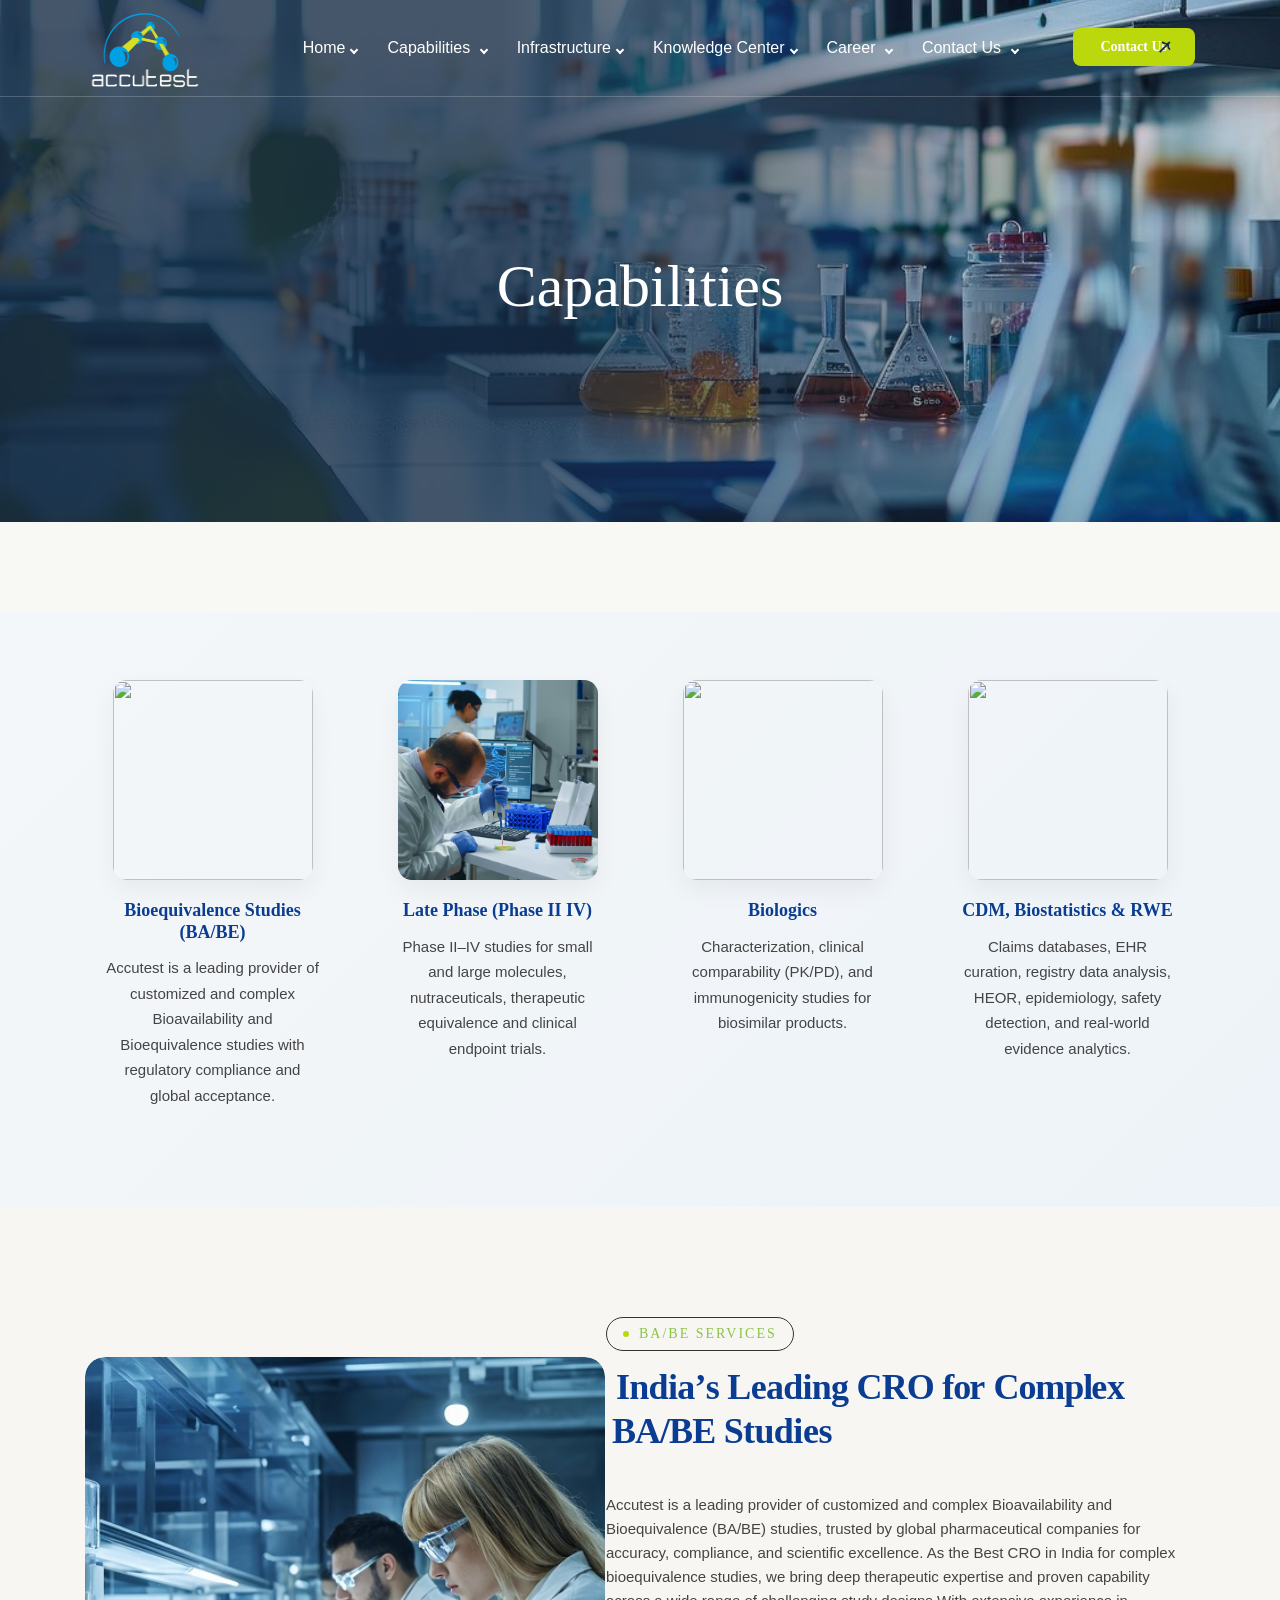
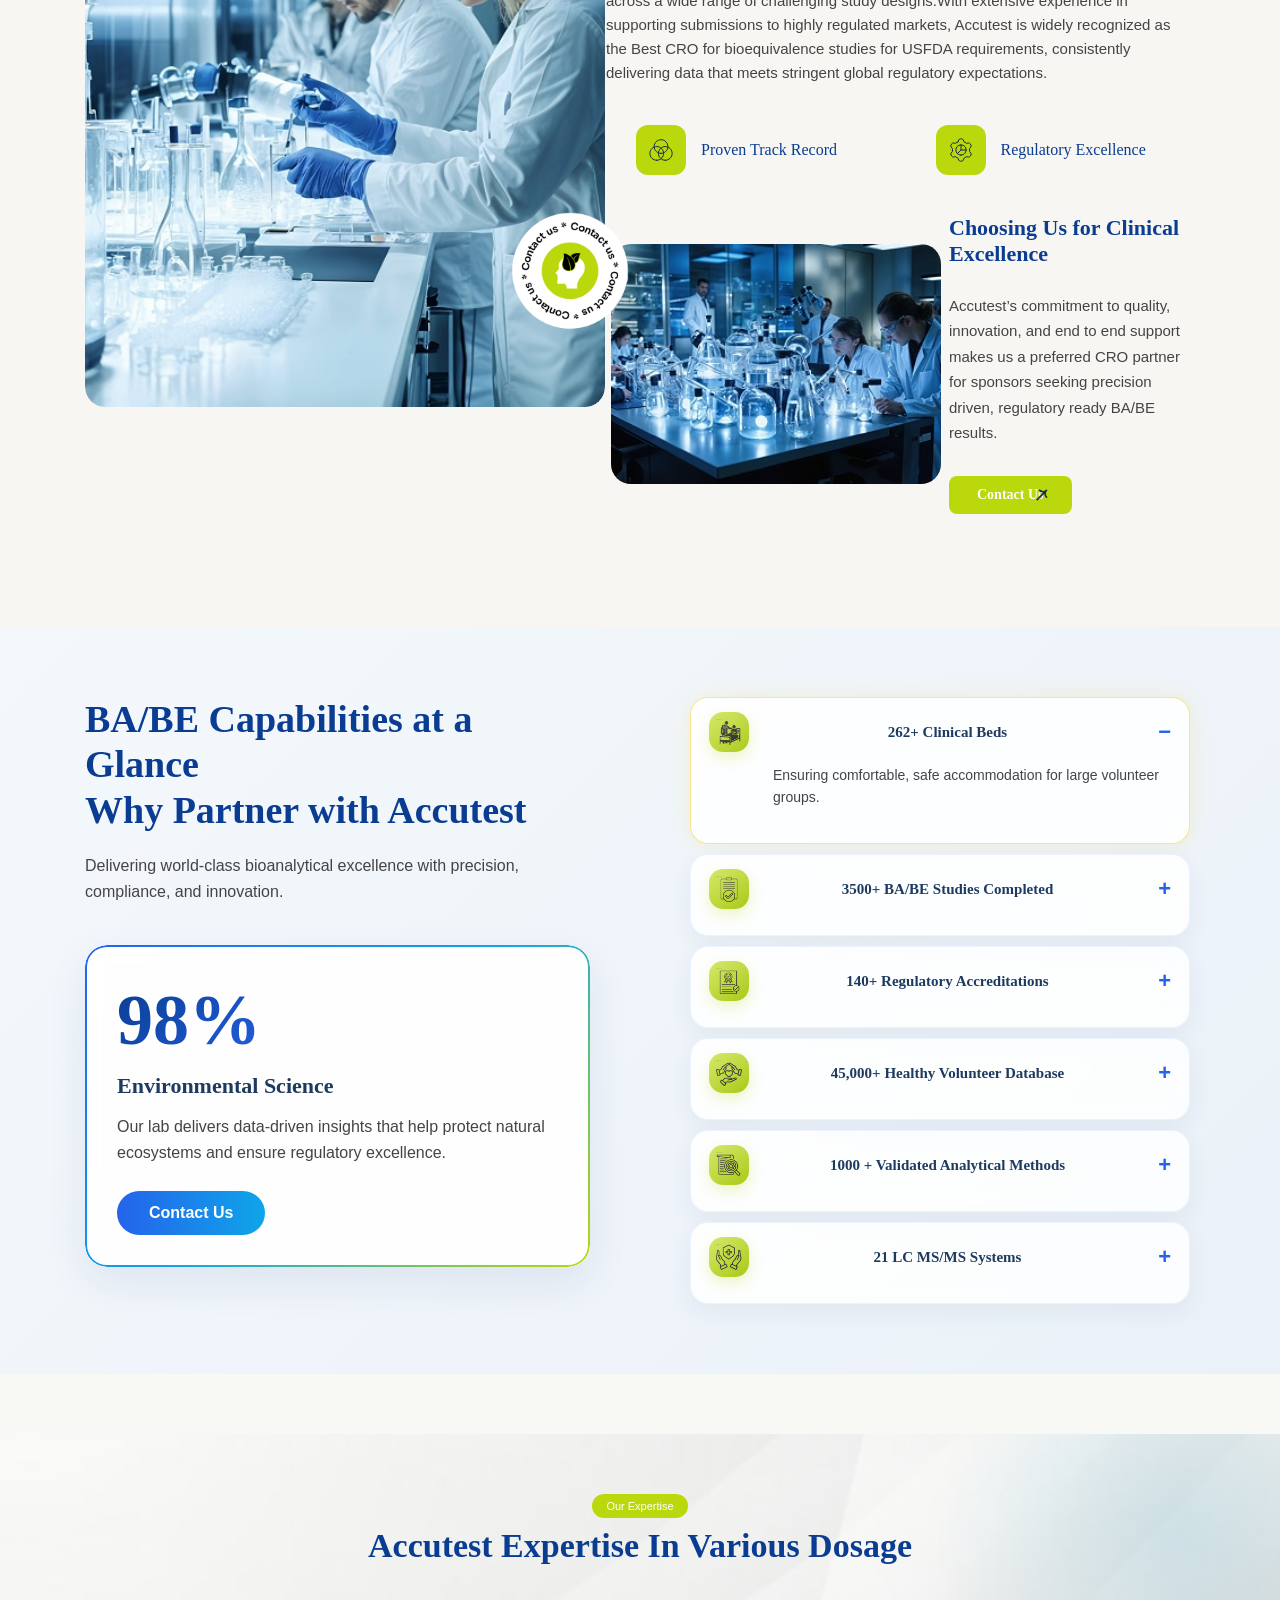
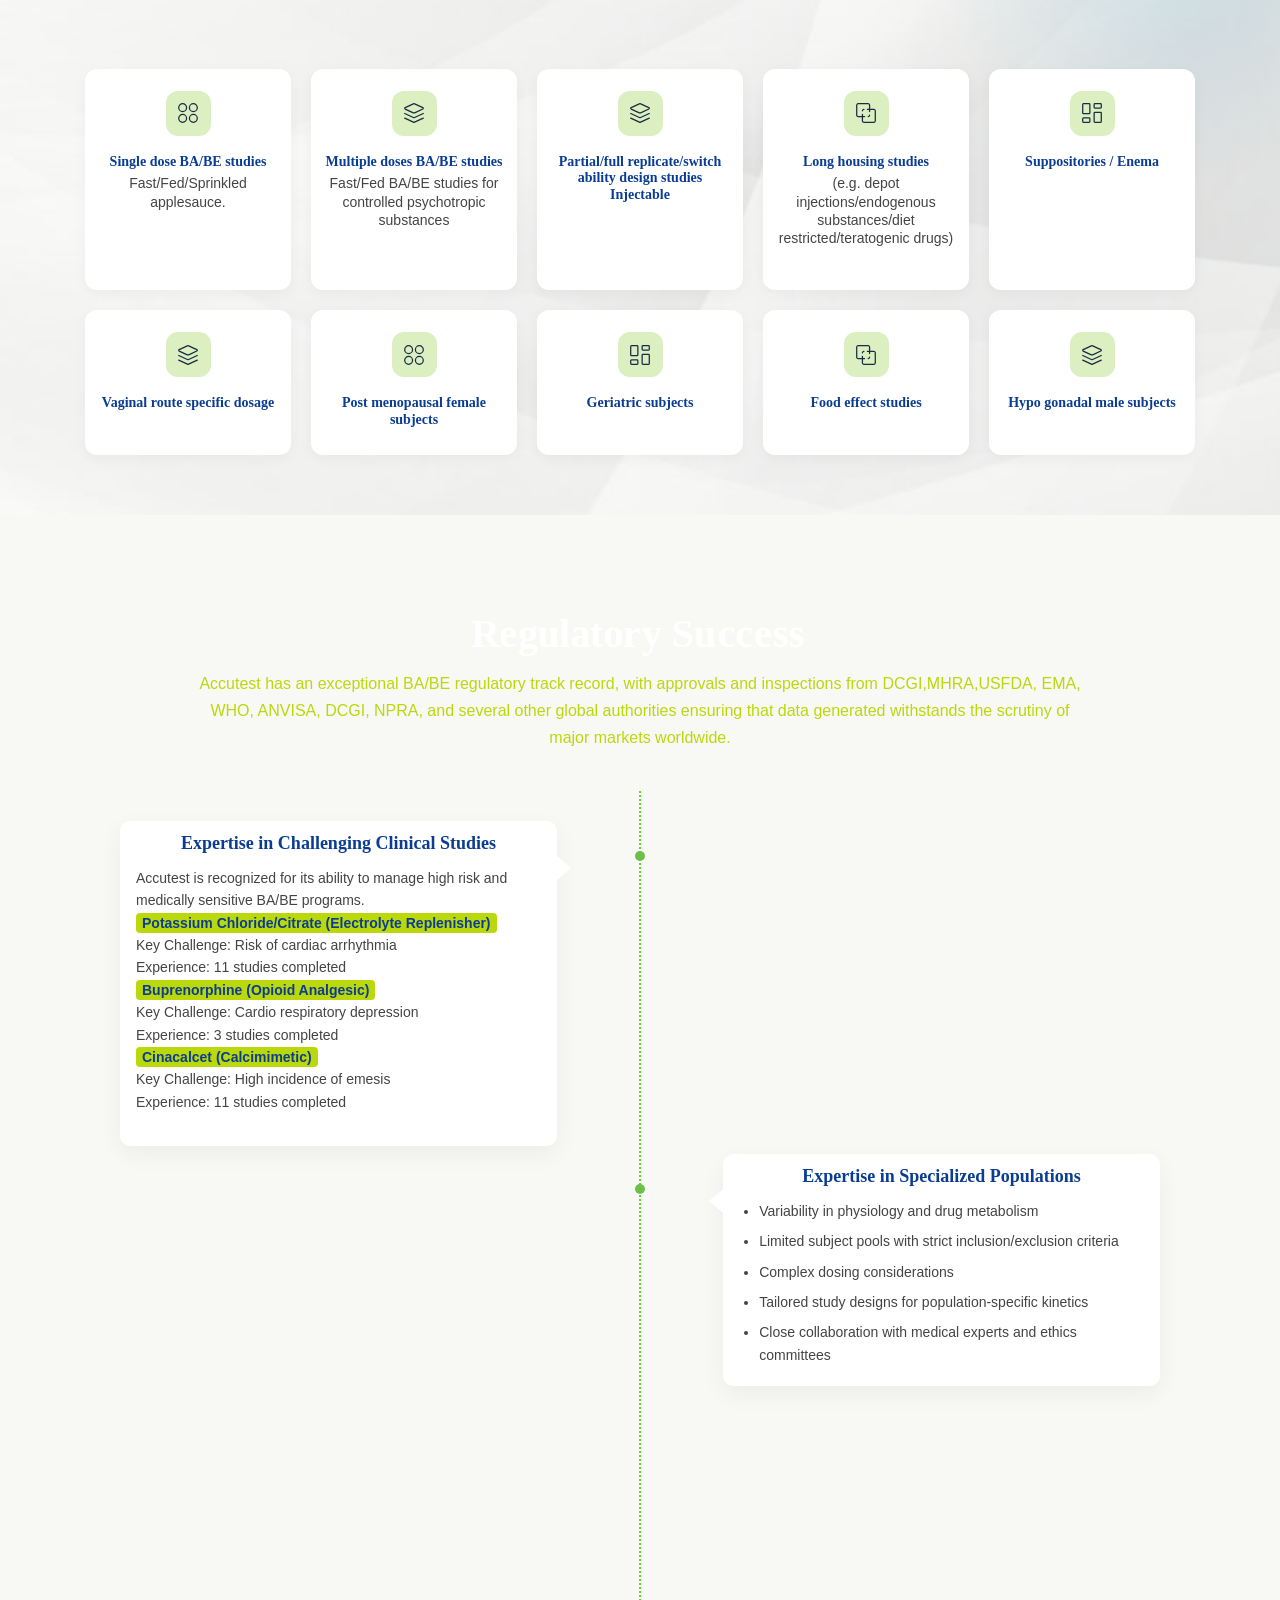
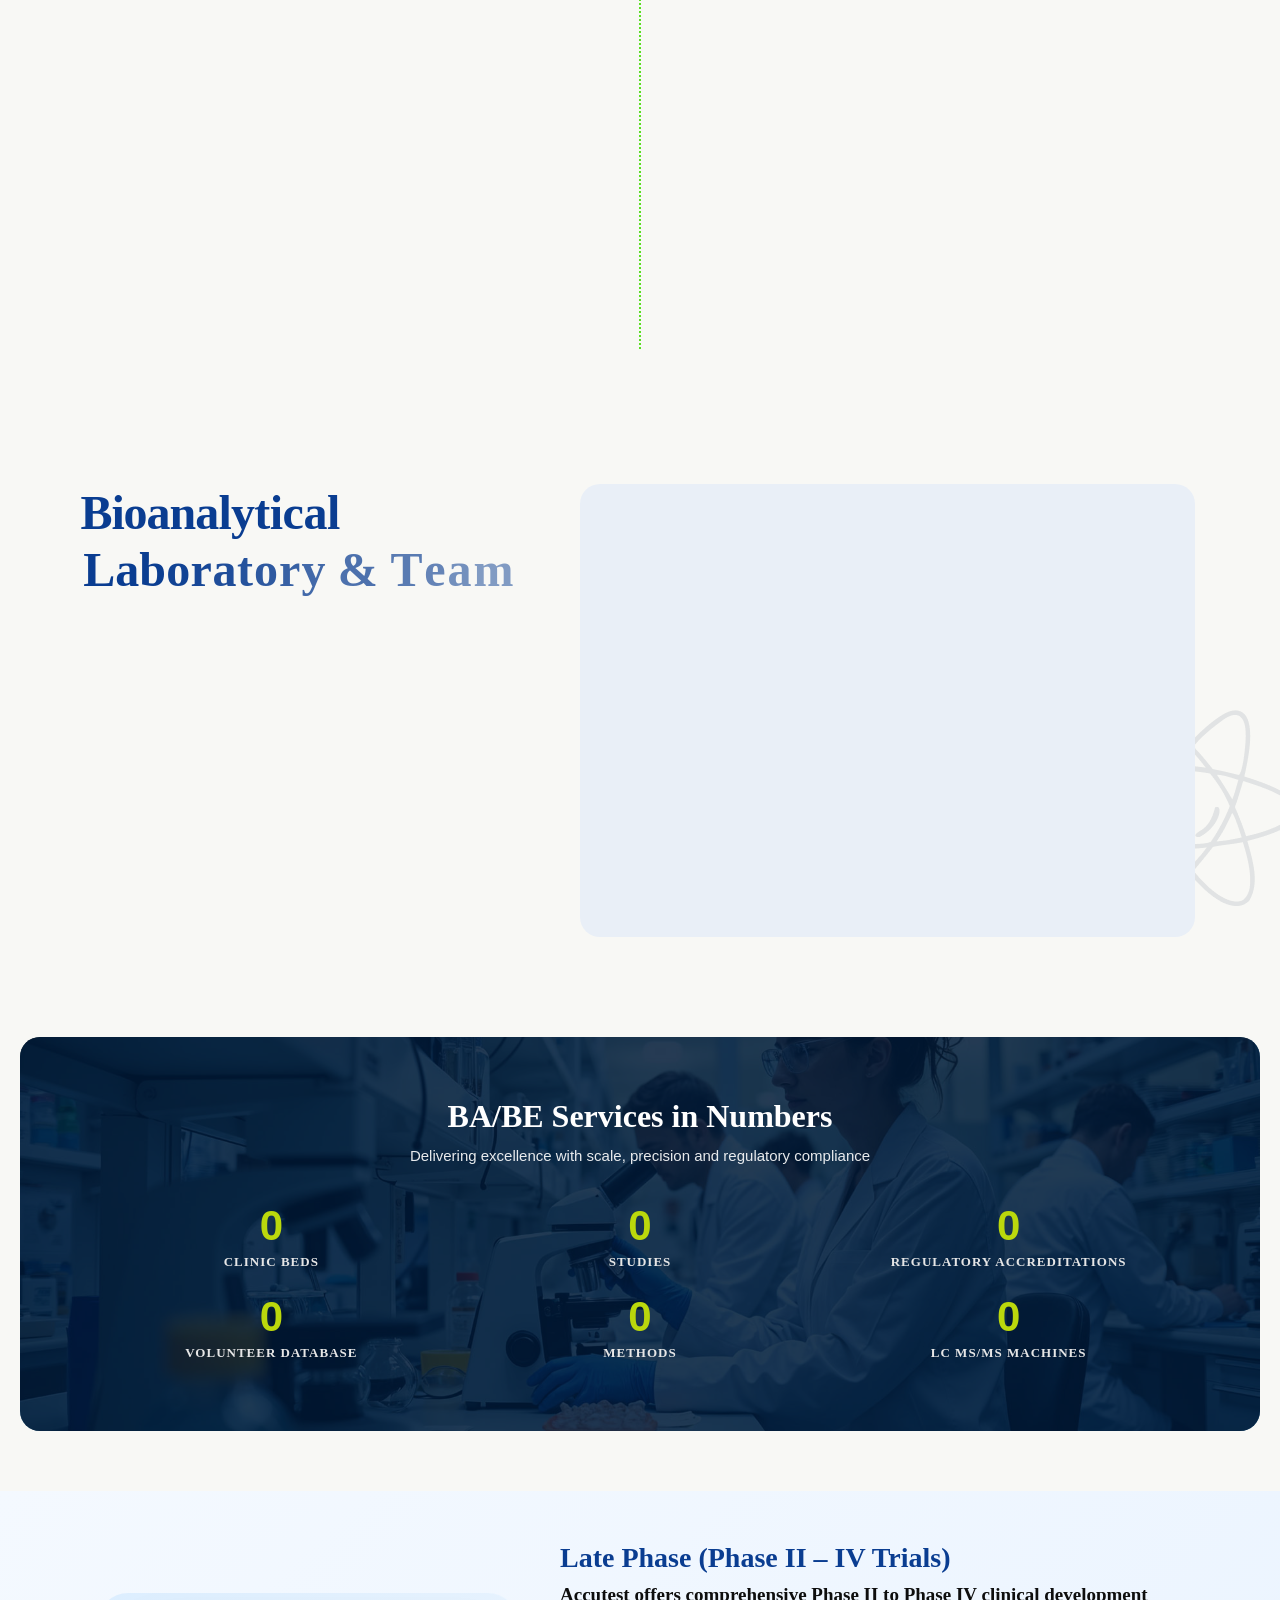
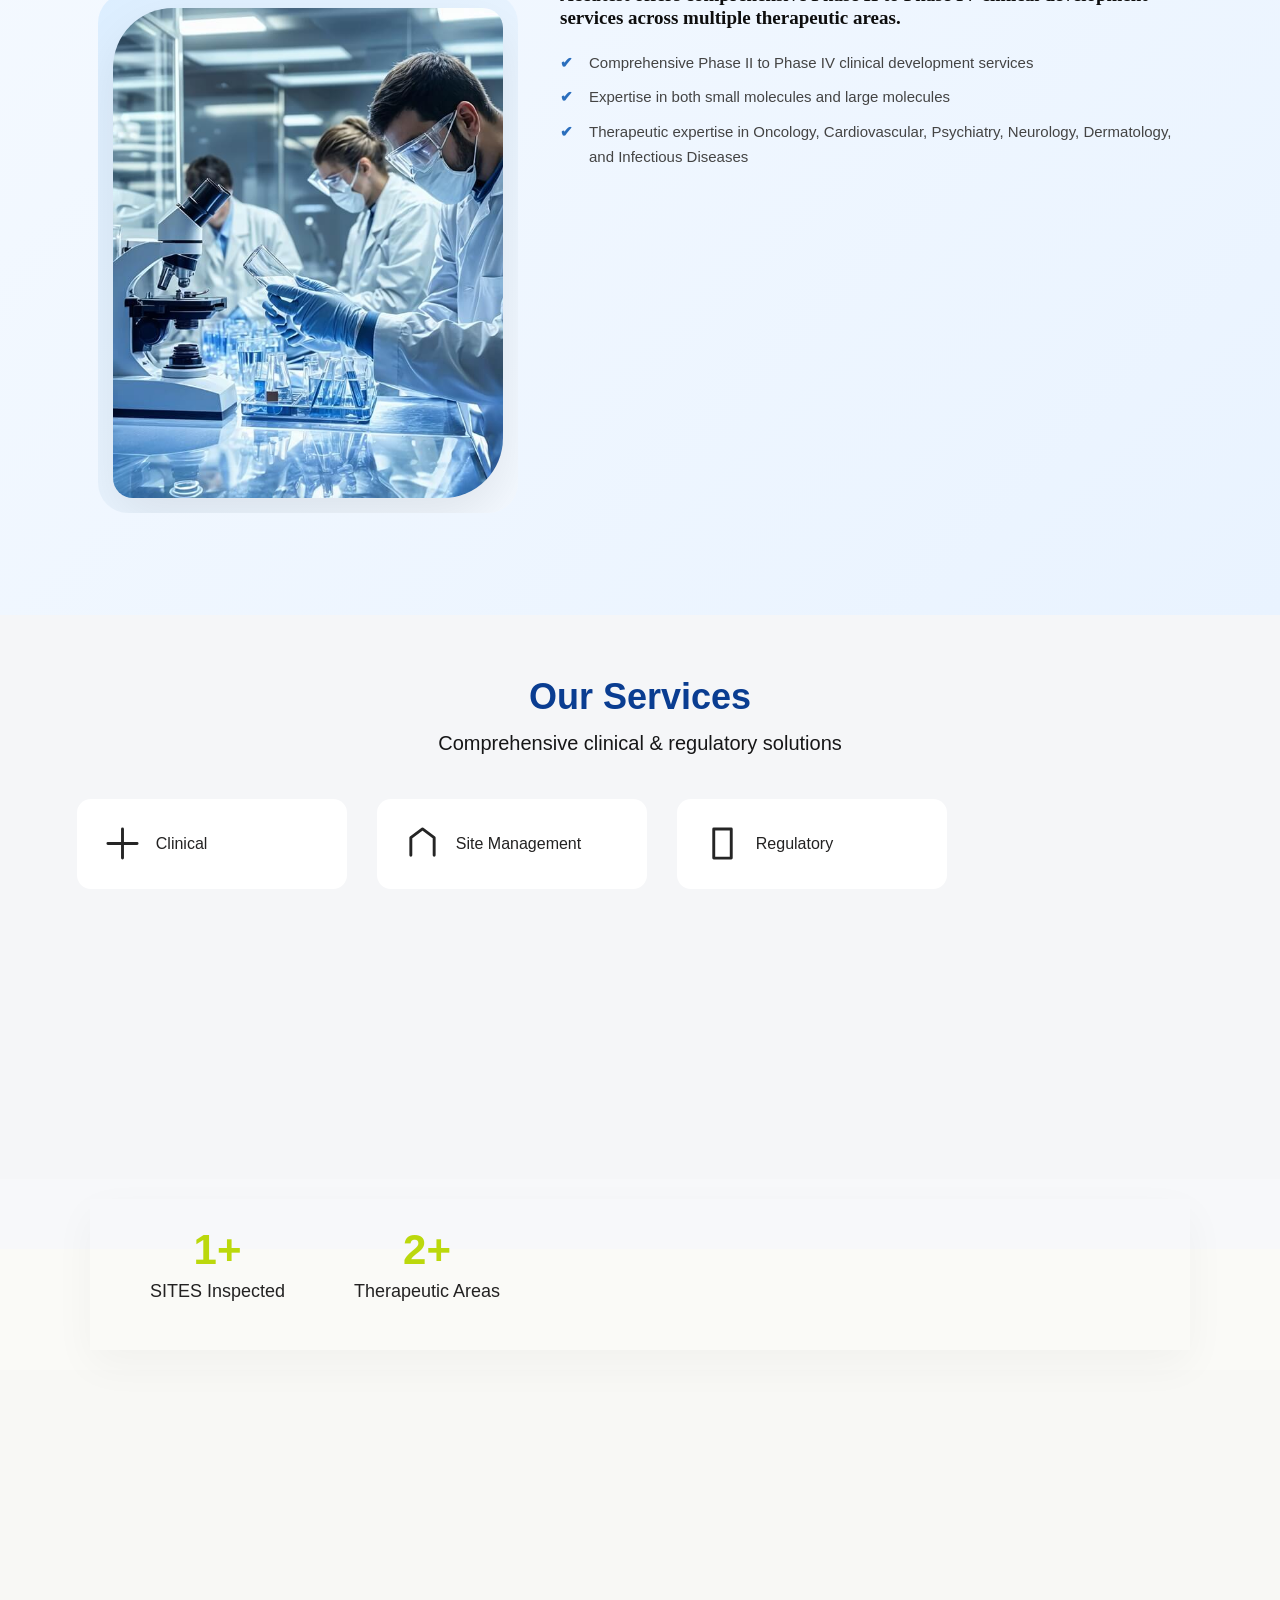
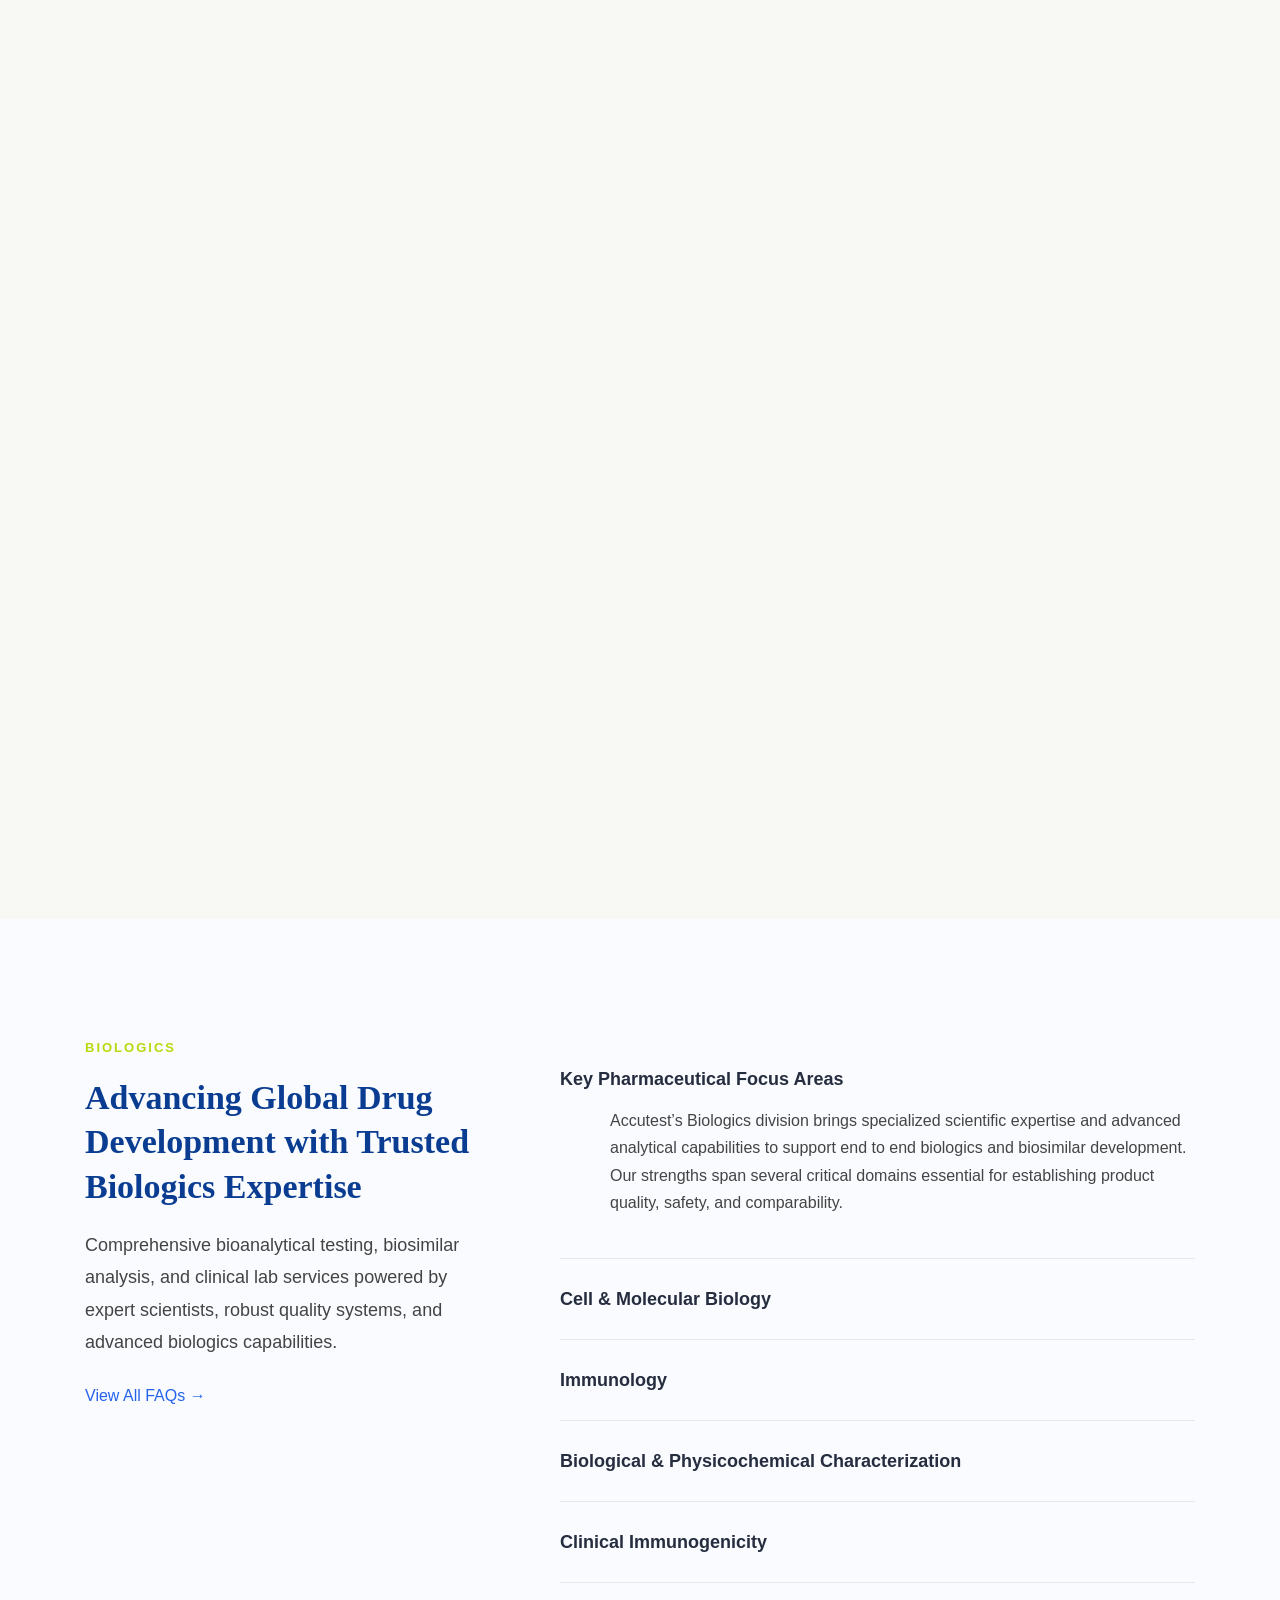
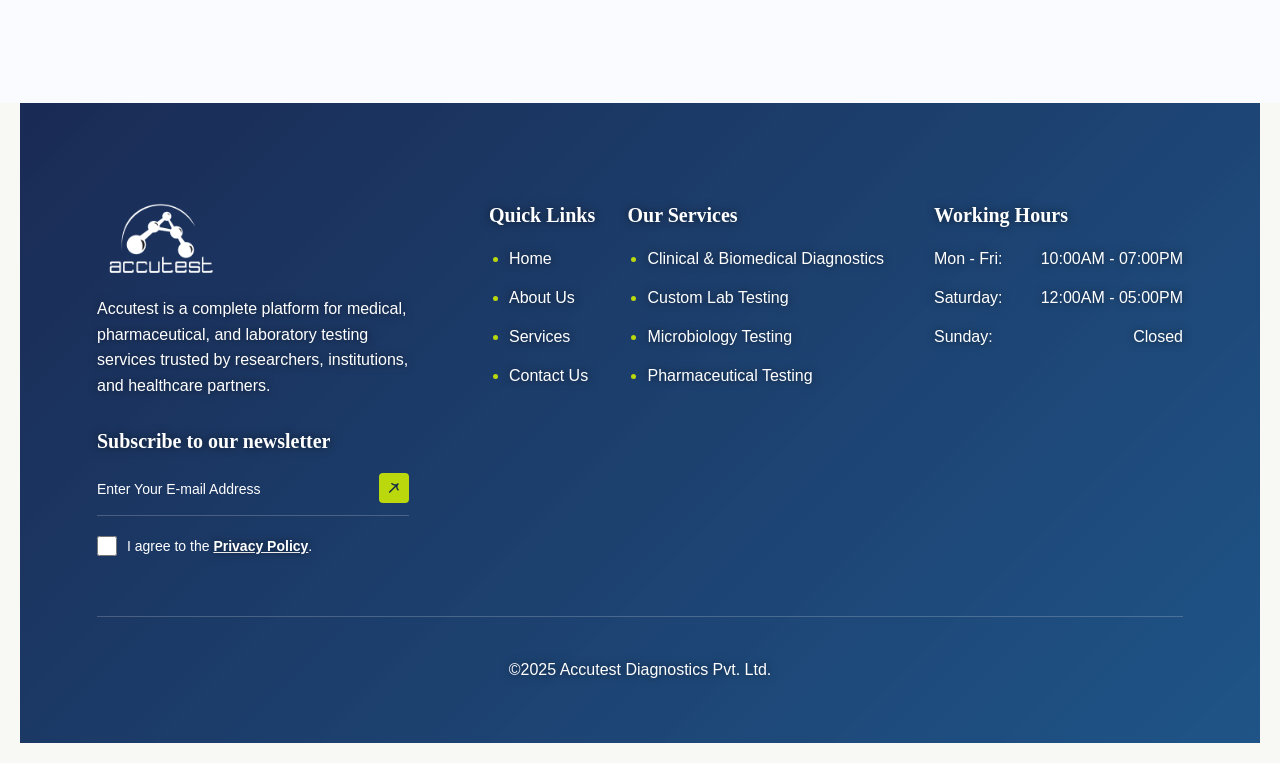
==== commit e9f2f0cc: "Updated website footer and animations" ====
--- a/capabilities.html
+++ b/capabilities.html
@@ -198,41 +198,70 @@
             <div class="row text-center">
 
                 <div class="col-lg-3 col-md-6 mb-5">
-                    <div class="service-minimal image-anime  ">
-                        <img src="images/ab1.jpg" alt="">
+                    <div class="service-minimal image-anime animate-left  ">
+                        <div class="float-box">
+                            <img src="images/ab1.jpg" alt="">
+                        </div>
                         <h5>Bioequivalence Studies (BA/BE)</h5>
-                        <p>Customized Bioavailability and Bioequivalence studies with regulatory compliance and global
-                            acceptance.</p>
+                        <p>Accutest is a leading provider of customized and complex Bioavailability and Bioequivalence
+                            studies with regulatory compliance and global acceptance.</p>
                     </div>
                 </div>
 
                 <div class="col-lg-3 col-md-6 mb-5">
-                    <div class="service-minimal image-anime">
-                        <img src="images/ab2.jpg" alt="">
+                    <div class="service-minimal image-anime animate-top">
+                        <div class="float-box">
+                            <img src="images/ab2.jpg" alt="">
+                        </div>
                         <h5>Late Phase (Phase II IV)</h5>
-                        <p>Phase II IV studies for small & large molecules, nutraceuticals and endpoint trials.</p>
+                        <p>Phase II–IV studies for small and large molecules, nutraceuticals, therapeutic equivalence
+                            and clinical endpoint trials.</p>
                     </div>
                 </div>
 
                 <div class="col-lg-3 col-md-6 mb-5">
-                    <div class="service-minimal image-anime">
-                        <img src="images/ab3.jpg" alt="">
+                    <div class="service-minimal image-anime animate-right">
+                        <div class="float-box">
+                            <img src="images/ab3.jpg" alt="">
+                        </div>
                         <h5>Biologics</h5>
-                        <p>Characterization, PK/PD comparability and immunogenicity studies for biosimilars.</p>
+                        <p>Characterization, clinical comparability (PK/PD), and immunogenicity studies for biosimilar
+                            products.</p>
                     </div>
                 </div>
 
                 <div class="col-lg-3 col-md-6 mb-5">
-                    <div class="service-minimal image-anime">
-                        <img src="images/ab4.jpg" alt="">
+                    <div class="service-minimal image-anime animate-left">
+                        <div class="float-box">
+                            <img src="images/ab4.jpg" alt="">
+                        </div>
                         <h5>CDM, Biostatistics & RWE</h5>
-                        <p>Claims database analysis, HEOR, epidemiology, safety detection & RWE analytics.</p>
+                        <p>Claims databases, EHR curation, registry data analysis, HEOR, epidemiology, safety detection,
+                            and real-world evidence analytics.</p>
                     </div>
                 </div>
 
             </div>
         </div>
     </section>
+    <script>
+        document.addEventListener("DOMContentLoaded", function () {
+
+            const observer = new IntersectionObserver((entries) => {
+                entries.forEach(entry => {
+                    if (entry.isIntersecting) {
+                        entry.target.classList.add("show");
+                        observer.unobserve(entry.target); // run only once
+                    }
+                });
+            }, { threshold: 0.2 });
+
+            document.querySelectorAll(".image-anime").forEach(el => {
+                observer.observe(el);
+            });
+
+        });
+    </script>
     <!-- Our Services Section End -->
 
 
@@ -269,12 +298,15 @@
                                 </h2>
                                 <p class="wow fadeInUp" data-wow-delay="0.2s text-justify"
                                     style="visibility: visible; animation-delay: 0.2s; animation-name: fadeInUp;">
-                                    Accutest is a leading provider of customized and complex Bioavailability
-                                    and Bioequivalence (BA/BE) studies, trusted by global pharmaceutical
-                                    companies for accuracy, compliance, and scientific excellence.
-                                    As the Best CRO in India for complex bioequivalence studies, we bring deep
-                                    therapeutic expertise and proven capability across a wide range of challenging study
-                                    designs.</p>
+                                    Accutest is a leading provider of customized and complex Bioavailability and
+                                    Bioequivalence (BA/BE) studies, trusted by global pharmaceutical companies for
+                                    accuracy, compliance, and scientific excellence. As the Best CRO in India for
+                                    complex bioequivalence studies, we bring deep therapeutic expertise and proven
+                                    capability across a wide range of challenging study designs.With extensive
+                                    experience in supporting submissions to highly regulated markets, Accutest is widely
+                                    recognized as the Best CRO for bioequivalence studies for USFDA requirements,
+                                    consistently delivering data that meets stringent global regulatory expectations.
+                                </p>
                             </div>
                             <!-- Section Title End -->
 
@@ -456,6 +488,25 @@
         </div>
     </section>
     <script>
+        document.addEventListener("DOMContentLoaded", function () {
+
+            const section = document.querySelector(".what-we-do-modern");
+
+            const observer = new IntersectionObserver((entries) => {
+                entries.forEach(entry => {
+                    if (entry.isIntersecting) {
+                        entry.target.classList.add("show-section");
+                    }
+                });
+            }, {
+                threshold: 0.2
+            });
+
+            observer.observe(section);
+
+        });
+    </script>
+    <script>
         document.querySelectorAll(".feature-header").forEach(header => {
             header.addEventListener("click", function () {
 
@@ -573,6 +624,24 @@
 
         </div>
     </section>
+    <script>
+        document.addEventListener("DOMContentLoaded", function () {
+            const section = document.querySelector(".expertise-modern");
+
+            const observer = new IntersectionObserver((entries) => {
+                entries.forEach(entry => {
+                    if (entry.isIntersecting) {
+                        section.classList.add("show");
+                        observer.unobserve(section);
+                    }
+                });
+            }, {
+                threshold: 0.15
+            });
+
+            observer.observe(section);
+        });
+    </script>
 
 
 
@@ -620,12 +689,12 @@
                             <h5>Expertise in Specialized Populations</h5>
                         </div>
                         <ul class="simple-points">
-            <li>Variability in physiology and drug metabolism</li>
-            <li>Limited subject pools with strict inclusion/exclusion criteria</li>
-            <li>Complex dosing considerations</li>
-            <li>Tailored study designs for population-specific kinetics</li>
-            <li>Close collaboration with medical experts and ethics committees</li>
-        </ul>
+                            <li>Variability in physiology and drug metabolism</li>
+                            <li>Limited subject pools with strict inclusion/exclusion criteria</li>
+                            <li>Complex dosing considerations</li>
+                            <li>Tailored study designs for population-specific kinetics</li>
+                            <li>Close collaboration with medical experts and ethics committees</li>
+                        </ul>
                     </div>
                 </div>
             </div>
@@ -638,14 +707,14 @@
 
                             <h5>Expertise in Endogenous Substances</h5>
                         </div>
-                         <ul class="simple-points">
-            <li>Handling analytical and clinical complexities of endogenous molecules</li>
-            <li>Vitamin K Injection study – 100 subjects</li>
-            <li>Growth Hormone Injection study – 40 subjects</li>
-            <li>Baseline correction and differentiation of endogenous vs. exogenous levels</li>
-            <li>Sensitive and specific assay development</li>
-            
-        </ul>
+                        <ul class="simple-points">
+                            <li>Handling analytical and clinical complexities of endogenous molecules</li>
+                            <li>Vitamin K Injection study – 100 subjects</li>
+                            <li>Growth Hormone Injection study – 40 subjects</li>
+                            <li>Baseline correction and differentiation of endogenous vs. exogenous levels</li>
+                            <li>Sensitive and specific assay development</li>
+
+                        </ul>
                     </div>
                 </div>
             </div>
@@ -659,13 +728,13 @@
                             <h5>Expertise in Complex Drugs</h5>
                         </div>
                         <ul class="simple-points">
-            <li>Advanced scientific approaches for extended and modified release formulations</li>
-            <li>Experience with combination products and complex drug systems</li>
-            <li>Characterization of complex release mechanisms</li>
-            <li>Development of specialized analytical methods</li>
-            <li>Study protocol design aligned with global regulatory guidance</li>
-           
-        </ul>
+                            <li>Advanced scientific approaches for extended and modified release formulations</li>
+                            <li>Experience with combination products and complex drug systems</li>
+                            <li>Characterization of complex release mechanisms</li>
+                            <li>Development of specialized analytical methods</li>
+                            <li>Study protocol design aligned with global regulatory guidance</li>
+
+                        </ul>
                     </div>
                 </div>
             </div>
@@ -673,27 +742,27 @@
         </div>
     </div>
 
-<script>
-document.addEventListener("DOMContentLoaded", function () {
-
-    const items = document.querySelectorAll(".company_history-area-item");
-
-    const observer = new IntersectionObserver(function(entries) {
-        entries.forEach(function(entry) {
-            if (entry.isIntersecting) {
-                entry.target.classList.add("show");
-            }
+    <script>
+        document.addEventListener("DOMContentLoaded", function () {
+
+            const items = document.querySelectorAll(".company_history-area-item");
+
+            const observer = new IntersectionObserver(function (entries) {
+                entries.forEach(function (entry) {
+                    if (entry.isIntersecting) {
+                        entry.target.classList.add("show");
+                    }
+                });
+            }, {
+                threshold: 0.2
+            });
+
+            items.forEach(function (item) {
+                observer.observe(item);
+            });
+
         });
-    }, {
-        threshold: 0.2
-    });
-
-    items.forEach(function(item) {
-        observer.observe(item);
-    });
-
-});
-</script>
+    </script>
 
 
 
@@ -1032,634 +1101,835 @@
 
 
 
-   <div class="our-services bg-section stats-overlay-section">
-
-    <div class="overlay"></div>
-
-    <div class="container">
-        <div class="row section-row align-items-center">
-            <div class="col-lg-6"></div>
-        </div>
-
-        <div class="stats-section text-center">
-
-            <h1 class="stats-title">BA/BE Services in Numbers</h1>
-             <p>Delivering excellence with scale, precision and regulatory compliance</p>
-
-            <div class="stats-grid">
-
-                <div class="stat-item">
-                    <div class="value counter" data-target="262">0</div>
-                    <h4>Clinic Beds</h4>
-                </div>
-
-                <div class="stat-item">
-                    <div class="value counter" data-target="3500">0</div>
-                    <h4>Studies</h4>
-                </div>
-
-                <div class="stat-item">
-                    <div class="value counter" data-target="140">0</div>
-                    <h4>Regulatory Accreditations</h4>
-                </div>
-
-                <div class="stat-item">
-                    <div class="value counter" data-target="45000">0</div>
-                    <h4>Volunteer Database</h4>
-                </div>
-
-                <div class="stat-item">
-                    <div class="value counter" data-target="1022">0</div>
-                    <h4>Methods</h4>
-                </div>
-
-                <div class="stat-item">
-                    <div class="value counter" data-target="21">0</div>
-                    <h4>LC MS/MS Machines</h4>
-                </div>
-
-            </div>
-
+    <div class="our-services bg-section stats-overlay-section">
+
+        <div class="overlay"></div>
+
+        <div class="container">
+            <div class="row section-row align-items-center">
+                <div class="col-lg-6"></div>
+            </div>
+
+            <div class="stats-section text-center">
+
+                <h1 class="stats-title">BA/BE Services in Numbers</h1>
+                <p>Delivering excellence with scale, precision and regulatory compliance</p>
+
+                <div class="stats-grid">
+
+                    <div class="stat-item">
+                        <div class="value counter" data-target="262">0</div>
+                        <h4>Clinic Beds</h4>
+                    </div>
+
+                    <div class="stat-item">
+                        <div class="value counter" data-target="3500">0</div>
+                        <h4>Studies</h4>
+                    </div>
+
+                    <div class="stat-item">
+                        <div class="value counter" data-target="140">0</div>
+                        <h4>Regulatory Accreditations</h4>
+                    </div>
+
+                    <div class="stat-item">
+                        <div class="value counter" data-target="45000">0</div>
+                        <h4>Volunteer Database</h4>
+                    </div>
+
+                    <div class="stat-item">
+                        <div class="value counter" data-target="1022">0</div>
+                        <h4>Methods</h4>
+                    </div>
+
+                    <div class="stat-item">
+                        <div class="value counter" data-target="21">0</div>
+                        <h4>LC MS/MS Machines</h4>
+                    </div>
+
+                </div>
+
+            </div>
         </div>
     </div>
-</div>
-
-
+
+    <script>
+        const statsSection = document.querySelector('.stats-overlay-section');
+
+        function revealStats() {
+            const sectionTop = statsSection.getBoundingClientRect().top;
+            const windowHeight = window.innerHeight;
+
+            if (sectionTop < windowHeight - 100) {
+                statsSection.classList.add('show');
+            }
+        }
+
+        window.addEventListener('scroll', revealStats);
+    </script>
 
 
     <!-- Intro Video Section End -->
-   <section id="latephase" class="latephase-modern">
-    <div class="container">
-        <div class="row align-items-center">
-
-            <!-- Image Side -->
-            <div class="col-lg-5">
-                <div class="latephase-image image-anime">
-                    <img src="images/how-work-image.jpg" alt="">
-                </div>
-            </div>
-
-            <!-- Content Side -->
-            <div class="col-lg-7">
-                <div class="latephase-content">
-                    <h3>Late Phase (Phase II – IV Trials)</h3>
-                    <h5>Comprehensive Clinical Development Across Key Therapeutic Areas</h5>
-
-                    <ul class="latephase-points">
-                        <li>Phase II to Phase IV clinical development services</li>
-                        <li>Support for small and large molecules</li>
-                        <li>Expertise in Oncology, Cardiovascular, Psychiatry & Neurology</li>
-                        <li>Post Marketing Surveillance (PMS) studies</li>
-                        <li>Strong investigator network & trained CRC team</li>
-                        <li>Access to large patient populations for faster recruitment</li>
-                        <li>Robust quality systems & regulatory compliance</li>
-                    </ul>
-                </div>
-            </div>
-
+    <section id="latephase" class="latephase-modern">
+        <div class="container">
+            <div class="row align-items-center">
+
+                <!-- Image Side -->
+                <div class="col-lg-5">
+                    <div class="latephase-image image-anime">
+                        <img src="images/how-work-image.jpg" alt="">
+                    </div>
+                </div>
+
+                <!-- Content Side -->
+                <div class="col-lg-7">
+                    <div class="latephase-content">
+                        <h3>Late Phase (Phase II – IV Trials)</h3>
+                        <h5>
+                            Accutest offers comprehensive Phase II to Phase IV clinical
+                            development services across multiple therapeutic areas.
+                        </h5>
+
+                        <ul class="latephase-points">
+                            <li>Comprehensive Phase II to Phase IV clinical development services</li>
+                            <li>Expertise in both small molecules and large molecules</li>
+                            <li>Therapeutic expertise in Oncology, Cardiovascular, Psychiatry, Neurology, Dermatology,
+                                and Infectious Diseases</li>
+                            <li>Post Marketing Surveillance (PMS) studies</li>
+                            <li>Specialized research in nutraceuticals</li>
+                            <li>Highly experienced clinical operations team</li>
+                            <li>Strong investigator network with trained Clinical Research Coordinators (CRCs)</li>
+                            <li>Efficient site management and strict protocol adherence</li>
+                            <li>High-quality and accurate data collection</li>
+                            <li>Access to large patient populations for faster recruitment</li>
+                            <li>Operational efficiency and timely study execution</li>
+                            <li>Robust quality systems with strong regulatory compliance</li>
+                            <li>Strong focus on patient safety and scientific rigor</li>
+                            <li>Reliable data supporting regulatory submissions and faster market approvals</li>
+                        </ul>
+                    </div>
+                </div>
+
+            </div>
         </div>
-    </div>
-</section>
+    </section>
+    <script>
+        document.addEventListener("DOMContentLoaded", function () {
+
+            const image = document.querySelector(".latephase-image");
+            const content = document.querySelector(".latephase-content");
+            const points = document.querySelectorAll(".latephase-points li");
+
+            function revealSection() {
+                const triggerBottom = window.innerHeight * 0.85;
+                const sectionTop = document.querySelector("#latephase").getBoundingClientRect().top;
+
+                if (sectionTop < triggerBottom) {
+
+                    image.classList.add("active");
+                    content.classList.add("active");
+
+                    // Stagger list items
+                    points.forEach((point, index) => {
+                        setTimeout(() => {
+                            point.classList.add("active");
+                        }, index * 200);
+                    });
+                }
+            }
+
+            window.addEventListener("scroll", revealSection);
+            revealSection();
+
+        });
+    </script>
 
 
 
     <!-- How It Work Section End -->
 
-<!-- SERVICES SECTION -->
-<section class="services-logo-style">
-
-    <div class="services-head">
-        <h2>Our Services</h2>
-        <p>Comprehensive clinical & regulatory solutions</p>
-    </div>
-
-    <div class="services-grid-logo">
-
-        <div class="service-box-logo">
-            <img src="icons/clinical.svg" alt="">
-            <span>Clinical</span>
+    <!-- SERVICES SECTION -->
+    <section class="services-logo-style">
+
+        <div class="services-head">
+            <h2>Our Services</h2>
+            <p>Comprehensive clinical & regulatory solutions</p>
         </div>
 
-        <div class="service-box-logo">
-            <img src="icons/site.svg" alt="">
-            <span>Site Management</span>
+        <div class="services-grid-logo">
+
+            <div class="service-box-logo">
+                <img src="icons/clinical.svg" alt="">
+                <span>Clinical</span>
+            </div>
+
+            <div class="service-box-logo">
+                <img src="icons/site.svg" alt="">
+                <span>Site Management</span>
+            </div>
+
+            <div class="service-box-logo">
+                <img src="icons/regulatory.svg" alt="">
+                <span>Regulatory</span>
+            </div>
+
+            <div class="service-box-logo">
+                <img src="icons/project.svg" alt="">
+                <span>Project Management</span>
+            </div>
+
+            <div class="service-box-logo">
+                <img src="icons/data.svg" alt="">
+                <span>Data Management</span>
+            </div>
+
+            <div class="service-box-logo">
+                <img src="icons/biostat.svg" alt="">
+                <span>Biostatistics</span>
+            </div>
+
+            <div class="service-box-logo">
+                <img src="icons/writing.svg" alt="">
+                <span>Medical Writing</span>
+            </div>
+
+            <div class="service-box-logo">
+                <img src="icons/monitoring.svg" alt="">
+                <span>Monitoring</span>
+            </div>
+
+            <div class="service-box-logo">
+                <img src="icons/affairs.svg" alt="">
+                <span>Regulatory Affairs</span>
+            </div>
+
+            <div class="service-box-logo">
+                <img src="icons/quality.svg" alt="">
+                <span>Quality Assurance</span>
+            </div>
+
+            <div class="service-box-logo">
+                <img src="icons/pharma.svg" alt="">
+                <span>Pharma Solutions</span>
+            </div>
+
+            <div class="service-box-logo">
+                <img src="icons/shipment.svg" alt="">
+                <span>Shipment</span>
+            </div>
+
         </div>
 
-        <div class="service-box-logo">
-            <img src="icons/regulatory.svg" alt="">
-            <span>Regulatory</span>
+    </section>
+    <script>
+        document.addEventListener("DOMContentLoaded", function () {
+
+            const section = document.querySelector(".services-logo-style");
+            const heading = document.querySelector(".services-head");
+            const boxes = document.querySelectorAll(".service-box-logo");
+
+            function revealServices() {
+                const triggerPoint = window.innerHeight * 0.85;
+                const sectionTop = section.getBoundingClientRect().top;
+
+                if (sectionTop < triggerPoint) {
+
+                    heading.classList.add("active");
+
+                    boxes.forEach((box, index) => {
+                        setTimeout(() => {
+                            box.classList.add("active");
+                        }, index * 220); // slower stagger
+                    });
+
+                    window.removeEventListener("scroll", revealServices);
+                }
+            }
+
+            window.addEventListener("scroll", revealServices);
+            revealServices();
+
+        });
+    </script>
+
+    <!-- PERFORMANCE SECTION -->
+    <section class="performance-section-new">
+
+
+
+        <div class="performance-row">
+
+            <div class="stat-card">
+
+                <div class="stat-content">
+                    <h3><span class="performance-number" data-count="11"> 0</span><strong>+</strong></h3>
+                    <p>SITES Inspected</p>
+                </div>
+            </div>
+
+
+
+            <div class="stat-card">
+
+
+                <div class="stat-content">
+                    <h3><span class="performance-number" data-count="20">0</span>+</h3>
+                    <p>Therapeutic Areas</p>
+                </div>
+            </div>
+
+            <div class="stat-card">
+
+                <div class="stat-content">
+                    <h3><span class="performance-number" data-count="2">0</span></h3>
+                    <p>Phase II Studies</p>
+                </div>
+            </div>
+
+
+            <div class="stat-card">
+
+                <div class="stat-content">
+                    <h3><span class="performance-number" data-count="8">0</span>+</h3>
+                    <p>Phase III / IV</p>
+                </div>
+            </div>
+
+
+            <div class="stat-card">
+
+                <div class="stat-content">
+                    <h3><span class="performance-number" data-count="13">0</span>+</h3>
+                    <p>PK Studies</p>
+                </div>
+            </div>
         </div>
 
-        <div class="service-box-logo">
-            <img src="icons/project.svg" alt="">
-            <span>Project Management</span>
+    </section>
+    <script>
+        document.addEventListener("DOMContentLoaded", function () {
+
+            const section = document.querySelector(".performance-section-new");
+            const cards = document.querySelectorAll(".stat-card");
+            const numbers = document.querySelectorAll(".performance-number");
+
+            let started = false;
+
+            function animateCounters() {
+                numbers.forEach(number => {
+                    const target = +number.getAttribute("data-count");
+                    let count = 0;
+                    const speed = 40; // smaller = slower
+
+                    const updateCount = () => {
+                        const increment = target / 80; // controls smoothness
+                        count += increment;
+
+                        if (count < target) {
+                            number.innerText = Math.floor(count);
+                            setTimeout(updateCount, speed);
+                        } else {
+                            number.innerText = target;
+                        }
+                    };
+
+                    updateCount();
+                });
+            }
+
+            function revealPerformance() {
+                const triggerPoint = window.innerHeight * 0.85;
+                const sectionTop = section.getBoundingClientRect().top;
+
+                if (sectionTop < triggerPoint && !started) {
+
+                    cards.forEach((card, index) => {
+                        setTimeout(() => {
+                            card.classList.add("active");
+                        }, index * 250); // slow stagger
+                    });
+
+                    animateCounters();
+                    started = true;
+                }
+            }
+
+            window.addEventListener("scroll", revealPerformance);
+            revealPerformance();
+
+        });
+    </script>
+
+    <script>
+        const perfNumbers = document.querySelectorAll('.performance-number');
+
+        const perfObserver = new IntersectionObserver(entries => {
+            entries.forEach(entry => {
+                if (entry.isIntersecting) {
+                    const el = entry.target;
+                    const target = +el.getAttribute('data-count');
+                    const duration = 1500;
+                    const stepTime = Math.abs(Math.floor(duration / target));
+                    let current = 0;
+
+                    const counter = setInterval(() => {
+                        current++;
+                        el.innerText = current;
+                        if (current >= target) {
+                            clearInterval(counter);
+                        }
+                    }, stepTime);
+
+                    perfObserver.unobserve(el);
+                }
+            });
+        }, { threshold: 0.5 });
+
+        perfNumbers.forEach(num => {
+            perfObserver.observe(num);
+        });
+    </script>
+
+
+
+    <section class="timeline-section">
+        <div class="container">
+
+            <h2 class="timeline-title">Regulatory Inspection History</h2>
+            <p class="timeline-subtitle">Milestones & Inspection Records</p>
+            <div class="timeline-wrapper">
+
+                <div class="timeline">
+
+                    <div class="timeline-item">
+                        <h3>2012</h3>
+                        <div class="pin">
+                            <span class="icon"><i class="fa-solid fa-brain"></i></span>
+                        </div>
+                        <div class="line"></div>
+                        <div class="dot"></div>
+                        <p><strong>Regulatory Agency -</strong> - USFDA<br><strong>Location -
+                            </strong>Ahmedabad<br><strong>Therapeutic area - </strong>Psychiatry<br><strong>Inspection
+                                Timing - </strong>July 2012</p>
+                    </div>
+
+                    <div class="timeline-item">
+                        <h3>2015</h3>
+                        <div class="pin">
+                            <span class="icon"><i class="fa-solid fa-user-doctor"></i></span>
+                        </div>
+                        <div class="line"></div>
+                        <div class="dot"></div>
+                        <p><strong>Regulatory Agency -</strong> USFDA <br> <strong>Location - </strong> Surat<br>
+                            <strong>Therapeutic area - </strong> Psychiatry<br></strong> </strong> Sep 2015
+                        </p>
+                    </div>
+
+                    <div class="timeline-item">
+                        <h3>2015</h3>
+                        <div class="pin dark">
+                            <span class="icon"><i class="fa-solid fa-heart-pulse"></i></span>
+                        </div>
+                        <div class="line"></div>
+                        <div class="dot"></div>
+                        <p><strong>Regulatory Agency -</strong> USFDA<br><strong>Location - </strong> Junagadh<br>
+                            <strong>Therapeutic area - </strong> Psychiatry<br> </strong> Apr 2015
+                        </p>
+                    </div>
+
+                    <div class="timeline-item">
+                        <h3>2018</h3>
+                        <div class="pin">
+                            <span class="icon"><i class="fa-solid fa-lungs"></i></span>
+                        </div>
+                        <div class="line"></div>
+                        <div class="dot"></div>
+                        <p><strong>Regulatory Agency -</strong> USFDA<br><strong>Location - </strong>
+                            Ahmedabad<br><strong>Therapeutic area - </strong> Psychiatry<br></strong> Jun 2018
+                        </p>
+                    </div>
+
+                    <div class="timeline-item">
+                        <h3>2018</h3>
+                        <div class="pin green">
+                            <span class="icon"><i class="fa-solid fa-dna"></i></span>
+                        </div>
+                        <div class="line"></div>
+                        <div class="dot"></div>
+                        <p><strong>Regulatory Agency -</strong> USFDA<br><strong>Location - </strong>
+                            Vijayawada<br><strong>Therapeutic area - </strong>Oncology<br></strong> Oct 2018
+                        </p>
+                    </div>
+
+                    <div class="timeline-item">
+                        <h3>2018</h3>
+                        <div class="pin green">
+                            <span class="icon"><i class="fa-solid fa-radiation"></i></span>
+                        </div>
+                        <div class="line"></div>
+                        <div class="dot"></div>
+                        <p><strong>Regulatory Agency -</strong> USFDA<br><strong>Location - </strong>
+                            Surat<br><strong>Therapeutic area - </strong>Oncology<br></strong> Dec 2018
+                        </p>
+                    </div>
+
+
+
+                    <div class="timeline-item">
+                        <h3>2019</h3>
+                        <div class="pin green">
+                            <span class="icon"><i class="fa-solid fa-bone"></i></span>
+                        </div>
+                        <div class="line"></div>
+                        <div class="dot"></div>
+                        <p><strong>Regulatory Agency -</strong> USFDA<br><strong>Location - </strong>
+                            Vadodara<br><strong>Therapeutic area - </strong>Oncology<br></strong> Jan 2019
+                        </p>
+                    </div>
+
+
+                    <div class="timeline-item">
+                        <h3>2020</h3>
+                        <div class="pin green">
+                            <span class="icon"><i class="fa-solid fa-syringe"></i></span>
+                        </div>
+                        <div class="line"></div>
+                        <div class="dot"></div>
+                        <p><strong>Regulatory Agency -</strong> USFDA<br><strong>Location -
+                            </strong>Bengaluru<br><strong>Therapeutic area - </strong>Oncology<br></strong> Jan 2020
+                        </p>
+                    </div>
+
+
+                    <div class="timeline-item">
+                        <h3>2020</h3>
+                        <div class="pin green">
+                            <span class="icon"><i class="fa-solid fa-kit-medical"></i></span>
+                        </div>
+                        <div class="line"></div>
+                        <div class="dot"></div>
+                        <p><strong>Regulatory Agency -</strong> USFDA<br><strong>Location - </strong> Nadu
+                            <br><strong>Therapeutic area - </strong>Oncology<br></strong> Feb 2020
+                        </p>
+                    </div>
+
+
+                    <div class="timeline-item">
+                        <h3>2023</h3>
+                        <div class="pin green">
+                            <span class="icon"><i class="fa-solid fa-microscope"></i></span>
+                        </div>
+                        <div class="line"></div>
+                        <div class="dot"></div>
+                        <p><strong>Regulatory Agency -</strong> NPRA<br><strong>Location - </strong>
+                            Junagadh<br><strong>Therapeutic area - </strong>GPsychiatry<br></strong> Mar 2023
+                        </p>
+                    </div>
+
+
+
+                    <div class="timeline-item">
+                        <h3>2012</h3>
+                        <div class="pin">
+                            <span class="icon">⏱</span>
+                        </div>
+                        <div class="line"></div>
+                        <div class="dot"></div>
+                        <p><strong>Regulatory Agency -</strong> USFDA<br><strong>Location -
+                            </strong>Ahmedabad<br><strong>Therapeutic area-</strong>Psychiatry<br><strong>Inspection
+                                Timing-</strong>July 2012</p>
+                    </div>
+
+                    <div class="timeline-item">
+                        <h3>2015</h3>
+                        <div class="pin">
+                            <span class="icon">🎯</span>
+                        </div>
+                        <div class="line"></div>
+                        <div class="dot"></div>
+                        <p><strong>Regulatory Agency -</strong> USFDA <br> <strong>Location - </strong> Surat<br>
+                            <strong>Therapeutic area - </strong> Psychiatry<br></strong> </strong> Sep 2015
+                        </p>
+                    </div>
+
+                    <div class="timeline-item">
+                        <h3>2015</h3>
+                        <div class="pin dark">
+                            <span class="icon">🔍</span>
+                        </div>
+                        <div class="line"></div>
+                        <div class="dot"></div>
+                        <p><strong>Regulatory Agency -</strong> - USFDA<br><strong>Location - </strong> Junagadh<br>
+                            <strong>Therapeutic area - </strong> Psychiatry<br> </strong> Apr 2015
+                        </p>
+                    </div>
+
+                    <div class="timeline-item">
+                        <h3>2018</h3>
+                        <div class="pin">
+                            <span class="icon">💎</span>
+                        </div>
+                        <div class="line"></div>
+                        <div class="dot"></div>
+                        <p><strong>Regulatory Agency -</strong> - USFDA<br><strong>Location - </strong>
+                            Ahmedabad<br><strong>Therapeutic area - </strong> Psychiatry<br></strong> Jun 2018
+                        </p>
+                    </div>
+
+                    <div class="timeline-item">
+                        <h3>2018</h3>
+                        <div class="pin green">
+                            <span class="icon">⏳</span>
+                        </div>
+                        <div class="line"></div>
+                        <div class="dot"></div>
+                        <p><strong>Regulatory Agency -</strong> USFDA<br><strong>Location - </strong>
+                            Vijayawada<br><strong>Therapeutic area - </strong>Oncology<br></strong> Oct 2018
+                        </p>
+                    </div>
+
+                    <div class="timeline-item">
+                        <h3>2018</h3>
+                        <div class="pin green">
+                            <span class="icon">⏳</span>
+                        </div>
+                        <div class="line"></div>
+                        <div class="dot"></div>
+                        <p><strong>Regulatory Agency -</strong> USFDA<br><strong>Location - </strong>
+                            Surat<br><strong>Therapeutic area - </strong>Oncology<br></strong> Dec 2018
+                        </p>
+                    </div>
+
+
+
+
+                    <div class="timeline-item">
+                        <h3>2019</h3>
+                        <div class="pin green">
+                            <span class="icon">⏳</span>
+                        </div>
+                        <div class="line"></div>
+                        <div class="dot"></div>
+                        <p><strong>Regulatory Agency -</strong> USFDA<br><strong>Location - </strong>
+                            Vadodara<br><strong>Therapeutic area - </strong>Oncology<br></strong> Jan 2019
+                        </p>
+                    </div>
+
+
+                    <div class="timeline-item">
+                        <h3>2020</h3>
+                        <div class="pin green">
+                            <span class="icon">⏳</span>
+                        </div>
+                        <div class="line"></div>
+                        <div class="dot"></div>
+                        <p><strong>Regulatory Agency -</strong> USFDA<br><strong>Location -
+                            </strong>Bengaluru<br><strong>Therapeutic area - </strong>Oncology<br></strong> Jan 2020
+                        </p>
+                    </div>
+
+
+                    <div class="timeline-item">
+                        <h3>2020</h3>
+                        <div class="pin green">
+                            <span class="icon">⏳</span>
+                        </div>
+                        <div class="line"></div>
+                        <div class="dot"></div>
+                        <p><strong>Regulatory Agency -</strong> USFDA<br><strong>Location - </strong> Nadu
+                            <br><strong>Therapeutic area - </strong>Oncology<br></strong> Feb 2020
+                        </p>
+                    </div>
+
+
+                    <div class="timeline-item">
+                        <h3>2023</h3>
+                        <div class="pin green">
+                            <span class="icon">⏳</span>
+                        </div>
+                        <div class="line"></div>
+                        <div class="dot"></div>
+                        <p><strong>Regulatory Agency -</strong> NPRA<br><strong>Location - </strong>
+                            Junagadh<br><strong>Therapeutic area - </strong>GPsychiatry<br></strong> Mar 2023
+                        </p>
+                    </div>
+
+                </div>
+            </div>
         </div>
-
-        <div class="service-box-logo">
-            <img src="icons/data.svg" alt="">
-            <span>Data Management</span>
+    </section>
+
+    <script>
+        document.addEventListener("DOMContentLoaded", function () {
+
+            const section = document.querySelector(".timeline-section");
+
+            const observer = new IntersectionObserver(function (entries) {
+                entries.forEach(entry => {
+                    if (entry.isIntersecting) {
+                        section.classList.add("show");
+                        observer.unobserve(section); // ekdach animate hoil
+                    }
+                });
+            }, {
+                threshold: 0.4
+            });
+
+            observer.observe(section);
+
+        });
+    </script>
+
+
+
+
+    <!-- Our Pricing Section Start -->
+    <section class="regulatory-section">
+        <div class="container">
+
+            <div class="section-header">
+                <h2>Global Regulatory Approvals & Certifications</h2>
+                <p>Recognized by Leading International Authorities</p>
+            </div>
+
+            <div class="logo-wall">
+                <img src="images/1 (1).png" alt="FDA">
+                <img src="images/2.png" alt="WHO">
+                <img src="images/3.png" alt="ANVISA">
+                <img src="images/4.png" alt="MHRA">
+                <img src="images/5.png" alt="AGES">
+                <img src="images/6.png" alt="ANSM">
+                <img src="images/7.png" alt="CESO">
+                <img src="images/8.png" alt="AEMPS">
+                <img src="images/9.png" alt="Turkey MOH">
+                <img src="images/10.png" alt="MCC South Africa">
+                <img src="images/11.png" alt="Thailand Health">
+                <img src="images/12.png" alt="NABL">
+                <img src="images/13.png" alt="DEA">
+            </div>
+
         </div>
-
-        <div class="service-box-logo">
-            <img src="icons/biostat.svg" alt="">
-            <span>Biostatistics</span>
+    </section>
+    <script>
+        document.addEventListener("DOMContentLoaded", function () {
+
+            const section = document.querySelector(".regulatory-section");
+
+            const observer = new IntersectionObserver(function (entries) {
+                entries.forEach(entry => {
+                    if (entry.isIntersecting) {
+                        section.classList.add("show");
+                        observer.unobserve(section);
+                    }
+                });
+            }, {
+                threshold: 0.3
+            });
+
+            observer.observe(section);
+
+        });
+    </script>
+    <!-- Our Pricing Section End -->
+
+    <!-- Our FAQs Section Start -->
+    <section id="biologics" class="bio-clean">
+        <div class="container">
+            <div class="row">
+
+                <!-- LEFT SIDE -->
+                <div class="col-lg-5">
+                    <div class="bio-left">
+                        <span class="bio-label">Biologics</span>
+                        <h2>
+                            Advancing Global Drug Development
+                            with Trusted Biologics Expertise
+                        </h2>
+                        <p>
+                            Comprehensive bioanalytical testing, biosimilar analysis,
+                            and clinical lab services powered by expert scientists,
+                            robust quality systems, and advanced biologics capabilities.
+                        </p>
+                        <a href="#" class="bio-link">
+                            View All FAQs →
+                        </a>
+                    </div>
+                </div>
+
+                <!-- RIGHT SIDE -->
+                <div class="col-lg-7">
+                    <div class="bio-list accordion" id="bioAccordion">
+
+                        <div class="bio-item">
+                            <button class="bio-question" data-bs-toggle="collapse" data-bs-target="#b1">
+                                Key Pharmaceutical Focus Areas
+                            </button>
+                            <div id="b1" class="collapse show" data-bs-parent="#bioAccordion">
+                                <div class="bio-answer">
+                                    Accutest’s Biologics division brings specialized scientific expertise and advanced
+                                    analytical capabilities to support end to end biologics and biosimilar development.
+                                    Our strengths span several critical domains essential for establishing product
+                                    quality, safety, and comparability.
+                                </div>
+                            </div>
+                        </div>
+
+                        <div class="bio-item">
+                            <button class="bio-question collapsed" data-bs-toggle="collapse" data-bs-target="#b2">
+                                Cell & Molecular Biology
+                            </button>
+                            <div id="b2" class="collapse" data-bs-parent="#bioAccordion">
+                                <div class="bio-answer">
+                                    Advanced cellular and molecular techniques enabling precise characterization of
+                                    complex biologics.
+                                </div>
+                            </div>
+                        </div>
+
+                        <div class="bio-item">
+                            <button class="bio-question collapsed" data-bs-toggle="collapse" data-bs-target="#b3">
+                                Immunology
+                            </button>
+                            <div id="b3" class="collapse" data-bs-parent="#bioAccordion">
+                                <div class="bio-answer">
+                                    Our immunology capabilities include a wide range of assays essential for biologics,
+                                    biosimilars, and vaccine programs supporting immune response evaluation, safety
+                                    assessment, and regulatory submissions.
+                                </div>
+                            </div>
+                        </div>
+
+                        <div class="bio-item">
+                            <button class="bio-question collapsed" data-bs-toggle="collapse" data-bs-target="#b4">
+                                Biological & Physicochemical Characterization
+                            </button>
+                            <div id="b4" class="collapse" data-bs-parent="#bioAccordion">
+                                <div class="bio-answer">
+                                    We specialize in laboratory testing, analytical research, scientific custom
+                                    experiments and data interpretation.
+                                </div>
+                            </div>
+                        </div>
+
+                        <div class="bio-item">
+                            <button class="bio-question collapsed" data-bs-toggle="collapse" data-bs-target="#b5">
+                                Clinical Immunogenicity
+                            </button>
+                            <div id="b5" class="collapse" data-bs-parent="#bioAccordion">
+                                <div class="bio-answer">
+                                    We offer validated assays for Anti Drug Antibodies (ADA) and Neutralizing Antibodies
+                                    (NAb) to evaluate immunogenicity risks, patient safety, and clinical relevance
+                                    throughout the development lifecycle.
+                                </div>
+                            </div>
+                        </div>
+
+                    </div>
+                </div>
+
+            </div>
         </div>
-
-        <div class="service-box-logo">
-            <img src="icons/writing.svg" alt="">
-            <span>Medical Writing</span>
-        </div>
-
-        <div class="service-box-logo">
-            <img src="icons/monitoring.svg" alt="">
-            <span>Monitoring</span>
-        </div>
-
-        <div class="service-box-logo">
-            <img src="icons/affairs.svg" alt="">
-            <span>Regulatory Affairs</span>
-        </div>
-
-        <div class="service-box-logo">
-            <img src="icons/quality.svg" alt="">
-            <span>Quality Assurance</span>
-        </div>
-
-        <div class="service-box-logo">
-            <img src="icons/pharma.svg" alt="">
-            <span>Pharma Solutions</span>
-        </div>
-
-        <div class="service-box-logo">
-            <img src="icons/shipment.svg" alt="">
-            <span>Shipment</span>
-        </div>
-
-    </div>
-
-</section>
-
-<!-- PERFORMANCE SECTION -->
-<section class="performance-section-new">
-
-    
-
-    <div class="performance-row">
-
-        <div class="stat-card">
-            <div class="stat-icon">
-                 <i class="fa-solid fa-hospital"></i>
-                 </div>
-                 <div class="stat-content">
-                      <h3><span class="performance-number" data-count="11"> 0</span><strong>+</strong></h3>
-                     <p>SITES Inspected</p>
-                    </div>
-               </div>
-            
-     
-
-         <div class="stat-card">
-            <div class="stat-icon">
-                <i class="fa-solid fa-stethoscope"></i>
-            </div>
-            <div class="stat-content">
-                <h3><span class="performance-number" data-count="20">0</span>+</h3>
-                <p>Therapeutic Areas</p>
-            </div>
-        </div>
-
-       <div class="stat-card">
-            <div class="stat-icon">
-                <i class="fa-solid fa-flask"></i>
-            </div>
-            <div class="stat-content">
-                <h3><span class="performance-number" data-count="2">0</span></h3>
-                <p>Phase II Studies</p>
-            </div>
-        </div>
-
-
-        <div class="stat-card">
-            <div class="stat-icon">
-                <i class="fa-solid fa-microscope"></i>
-            </div>
-            <div class="stat-content">
-                <h3><span class="performance-number" data-count="8">0</span>+</h3>
-                <p>Phase III / IV</p>
-            </div>
-        </div>
-
-
-         <div class="stat-card">
-            <div class="stat-icon">
-                <i class="fa-solid fa-vial"></i>
-            </div>
-            <div class="stat-content">
-                <h3><span class="performance-number" data-count="13">0</span>+</h3>
-                <p>PK Studies</p>
-            </div>
-        </div>
-    </div>
-
-</section>
-
-
-<script>
-const perfNumbers = document.querySelectorAll('.performance-number');
-
-const perfObserver = new IntersectionObserver(entries => {
-    entries.forEach(entry => {
-        if (entry.isIntersecting) {
-            const el = entry.target;
-            const target = +el.getAttribute('data-count');
-            const duration = 1500;
-            const stepTime = Math.abs(Math.floor(duration / target));
-            let current = 0;
-
-            const counter = setInterval(() => {
-                current++;
-                el.innerText = current;
-                if (current >= target) {
-                    clearInterval(counter);
-                }
-            }, stepTime);
-
-            perfObserver.unobserve(el);
-        }
-    });
-}, { threshold: 0.5 });
-
-perfNumbers.forEach(num => {
-    perfObserver.observe(num);
-});
-</script>
-
-    
-    
-  <section class="timeline-section">
-    <div class="container">
-
-        <h2 class="timeline-title">Regulatory Inspection History</h2>
-      <p class="timeline-subtitle">Milestones & Inspection Records</p>
-        <div class="timeline-wrapper">
-
-        <div class="timeline">
-
-            <div class="timeline-item">
-                <h3>2012</h3>
-                <div class="pin">
-                   <span class="icon"><i class="fa-solid fa-brain"></i></span>
-                </div>
-                <div class="line"></div>
-                <div class="dot"></div>
-                <p><strong>Regulatory Agency -</strong>  - USFDA<br><strong>Location - </strong>Ahmedabad<br><strong>Therapeutic area - </strong>Psychiatry<br><strong>Inspection Timing - </strong>July 2012</p>
-            </div>
-
-            <div class="timeline-item">
-                <h3>2015</h3>
-                <div class="pin">
-                   <span class="icon"><i class="fa-solid fa-user-doctor"></i></span>
-                </div>
-                <div class="line"></div>
-                <div class="dot"></div>
-                <p><strong>Regulatory Agency -</strong>  USFDA <br> <strong>Location - </strong> Surat<br> <strong>Therapeutic area - </strong> Psychiatry<br></strong> </strong> Sep 2015</p>
-            </div>
-
-            <div class="timeline-item">
-                <h3>2015</h3>
-                <div class="pin dark">
-                  <span class="icon"><i class="fa-solid fa-heart-pulse"></i></span>
-                </div>
-                <div class="line"></div>
-                <div class="dot"></div>
-                <p><strong>Regulatory Agency -</strong>   USFDA<br><strong>Location - </strong> Junagadh<br> <strong>Therapeutic area - </strong> Psychiatry<br> </strong> Apr 2015</p>
-            </div>
-
-            <div class="timeline-item">
-                <h3>2018</h3>
-                <div class="pin">
-                   <span class="icon"><i class="fa-solid fa-lungs"></i></span>
-                </div>
-                <div class="line"></div>
-                <div class="dot"></div>
-                <p><strong>Regulatory Agency -</strong> USFDA<br><strong>Location - </strong> Ahmedabad<br><strong>Therapeutic area - </strong> Psychiatry<br></strong> Jun 2018           
-</p>
-            </div>
-
-            <div class="timeline-item">
-                <h3>2018</h3>
-                <div class="pin green">
-                   <span class="icon"><i class="fa-solid fa-dna"></i></span>
-                </div>
-                <div class="line"></div>
-                <div class="dot"></div>
-                <p><strong>Regulatory Agency -</strong> USFDA<br><strong>Location - </strong> Vijayawada<br><strong>Therapeutic area - </strong>Oncology<br></strong> Oct 2018           
-</p>
-            </div>
-
-            <div class="timeline-item">
-                <h3>2018</h3>
-                <div class="pin green">
-                   <span class="icon"><i class="fa-solid fa-radiation"></i></span>
-                </div>
-                <div class="line"></div>
-                <div class="dot"></div>
-                <p><strong>Regulatory Agency -</strong>  USFDA<br><strong>Location - </strong> Surat<br><strong>Therapeutic area - </strong>Oncology<br></strong> Dec 2018           
-</p>
-            </div>
-
-
-
-            <div class="timeline-item">
-                <h3>2019</h3>
-                <div class="pin green">
-                  <span class="icon"><i class="fa-solid fa-bone"></i></span>
-                </div>
-                <div class="line"></div>
-                <div class="dot"></div>
-                <p><strong>Regulatory Agency -</strong> USFDA<br><strong>Location - </strong> Vadodara<br><strong>Therapeutic area - </strong>Oncology<br></strong> Jan 2019         
-</p>
-            </div>
-
-
-            <div class="timeline-item">
-                <h3>2020</h3>
-                <div class="pin green">
-                   <span class="icon"><i class="fa-solid fa-syringe"></i></span>
-                </div>
-                <div class="line"></div>
-                <div class="dot"></div>
-                <p><strong>Regulatory Agency -</strong> USFDA<br><strong>Location - </strong>Bengaluru<br><strong>Therapeutic area - </strong>Oncology<br></strong> Jan 2020        
-</p>
-            </div>
-
-
-            <div class="timeline-item">
-                <h3>2020</h3>
-                <div class="pin green">
-                  <span class="icon"><i class="fa-solid fa-kit-medical"></i></span>
-                </div>
-                <div class="line"></div>
-                <div class="dot"></div>
-                <p><strong>Regulatory Agency -</strong>  USFDA<br><strong>Location - </strong> Nadu <br><strong>Therapeutic area - </strong>Oncology<br></strong> Feb 2020       
-</p>
-            </div>
-
-
-            <div class="timeline-item">
-                <h3>2023</h3>
-                <div class="pin green">
-                   <span class="icon"><i class="fa-solid fa-microscope"></i></span>
-                </div>
-                <div class="line"></div>
-                <div class="dot"></div>
-                <p><strong>Regulatory Agency -</strong>  NPRA<br><strong>Location - </strong> Junagadh<br><strong>Therapeutic area - </strong>GPsychiatry<br></strong> Mar 2023      
-</p>
-            </div>
-
-
-
-             <div class="timeline-item">
-                <h3>2012</h3>
-                <div class="pin">
-                    <span class="icon">⏱</span>
-                </div>
-                <div class="line"></div>
-                <div class="dot"></div>
-                <p><strong>Regulatory Agency -</strong> USFDA<br><strong>Location - </strong>Ahmedabad<br><strong>Therapeutic area-</strong>Psychiatry<br><strong>Inspection Timing-</strong>July 2012</p>
-            </div>
-
-            <div class="timeline-item">
-                <h3>2015</h3>
-                <div class="pin">
-                    <span class="icon">🎯</span>
-                </div>
-                <div class="line"></div>
-                <div class="dot"></div>
-                <p><strong>Regulatory Agency -</strong>  USFDA <br> <strong>Location - </strong> Surat<br> <strong>Therapeutic area - </strong> Psychiatry<br></strong> </strong> Sep 2015</p>
-            </div>
-
-            <div class="timeline-item">
-                <h3>2015</h3>
-                <div class="pin dark">
-                    <span class="icon">🔍</span>
-                </div>
-                <div class="line"></div>
-                <div class="dot"></div>
-                <p><strong>Regulatory Agency -</strong> - USFDA<br><strong>Location - </strong> Junagadh<br> <strong>Therapeutic area - </strong> Psychiatry<br> </strong> Apr 2015</p>
-            </div>
-
-            <div class="timeline-item">
-                <h3>2018</h3>
-                <div class="pin">
-                    <span class="icon">💎</span>
-                </div>
-                <div class="line"></div>
-                <div class="dot"></div>
-                <p><strong>Regulatory Agency -</strong> - USFDA<br><strong>Location - </strong> Ahmedabad<br><strong>Therapeutic area - </strong> Psychiatry<br></strong> Jun 2018           
-</p>
-            </div>
-
-            <div class="timeline-item">
-                <h3>2018</h3>
-                <div class="pin green">
-                    <span class="icon">⏳</span>
-                </div>
-                <div class="line"></div>
-                <div class="dot"></div>
-                <p><strong>Regulatory Agency -</strong>  USFDA<br><strong>Location - </strong> Vijayawada<br><strong>Therapeutic area - </strong>Oncology<br></strong> Oct 2018           
-</p>
-            </div>
-
-            <div class="timeline-item">
-                <h3>2018</h3>
-                <div class="pin green">
-                    <span class="icon">⏳</span>
-                </div>
-                <div class="line"></div>
-                <div class="dot"></div>
-                <p><strong>Regulatory Agency -</strong>  USFDA<br><strong>Location - </strong> Surat<br><strong>Therapeutic area - </strong>Oncology<br></strong> Dec 2018           
-</p>
-            </div>
-
-
-
-            
-            <div class="timeline-item">
-                <h3>2019</h3>
-                <div class="pin green">
-                    <span class="icon">⏳</span>
-                </div>
-                <div class="line"></div>
-                <div class="dot"></div>
-                <p><strong>Regulatory Agency -</strong>  USFDA<br><strong>Location - </strong> Vadodara<br><strong>Therapeutic area - </strong>Oncology<br></strong> Jan 2019         
-</p>
-            </div>
-
-
-            <div class="timeline-item">
-                <h3>2020</h3>
-                <div class="pin green">
-                    <span class="icon">⏳</span>
-                </div>
-                <div class="line"></div>
-                <div class="dot"></div>
-                <p><strong>Regulatory Agency -</strong>  USFDA<br><strong>Location - </strong>Bengaluru<br><strong>Therapeutic area - </strong>Oncology<br></strong> Jan 2020        
-</p>
-            </div>
-
-
-            <div class="timeline-item">
-                <h3>2020</h3>
-                <div class="pin green">
-                    <span class="icon">⏳</span>
-                </div>
-                <div class="line"></div>
-                <div class="dot"></div>
-                <p><strong>Regulatory Agency -</strong>  USFDA<br><strong>Location - </strong> Nadu <br><strong>Therapeutic area - </strong>Oncology<br></strong> Feb 2020       
-</p>
-            </div>
-
-
-            <div class="timeline-item">
-                <h3>2023</h3>
-                <div class="pin green">
-                    <span class="icon">⏳</span>
-                </div>
-                <div class="line"></div>
-                <div class="dot"></div>
-                <p><strong>Regulatory Agency -</strong>  NPRA<br><strong>Location - </strong> Junagadh<br><strong>Therapeutic area - </strong>GPsychiatry<br></strong> Mar 2023      
-</p>
-            </div>
-
-        </div>
-</div>
-    </div>
-</section>
-
-
-
-
-
-
-    <!-- Our Pricing Section Start -->
- <section class="regulatory-section">
-    <div class="container">
-
-        <div class="section-header">
-            <h2 >Global Regulatory Approvals & Certifications</h2>
-            <p>Recognized by Leading International Authorities</p>
-        </div>
-
-        <div class="logo-wall">
-            <img src="images/1 (1).png" alt="FDA">
-            <img src="images/2.png" alt="WHO">
-            <img src="images/3.png" alt="ANVISA">
-            <img src="images/4.png" alt="MHRA">
-            <img src="images/5.png" alt="AGES">
-            <img src="images/6.png" alt="ANSM">
-            <img src="images/7.png" alt="CESO">
-            <img src="images/8.png" alt="AEMPS">
-            <img src="images/9.png" alt="Turkey MOH">
-            <img src="images/10.png" alt="MCC South Africa">
-            <img src="images/11.png" alt="Thailand Health">
-            <img src="images/12.png" alt="NABL">
-            <img src="images/13.png" alt="DEA">
-        </div>
-
-    </div>
-</section>
-    <!-- Our Pricing Section End -->
-
-    <!-- Our FAQs Section Start -->
-   <section id="biologics" class="bio-clean">
-    <div class="container">
-        <div class="row">
-
-            <!-- LEFT SIDE -->
-            <div class="col-lg-5">
-                <div class="bio-left">
-                    <span class="bio-label">Biologics</span>
-                    <h2>
-                        Advancing Global Drug Development
-                        with Trusted Biologics Expertise
-                    </h2>
-                    <p>
-                        Comprehensive bioanalytical testing, biosimilar analysis,
-                        and clinical lab services powered by expert scientists,
-                        robust quality systems, and advanced biologics capabilities.
-                    </p>
-                    <a href="#" class="bio-link">
-                        View All FAQs →
-                    </a>
-                </div>
-            </div>
-
-            <!-- RIGHT SIDE -->
-          <div class="col-lg-7">
-    <div class="bio-list accordion" id="bioAccordion">
-
-        <div class="bio-item">
-            <button class="bio-question" data-bs-toggle="collapse" data-bs-target="#b1">
-                Key Pharmaceutical Focus Areas
-            </button>
-            <div id="b1" class="collapse show" data-bs-parent="#bioAccordion">
-                <div class="bio-answer">
-                    Specialized expertise supporting end-to-end biologics and biosimilar development with advanced analytical capabilities.
-                </div>
-            </div>
-        </div>
-
-        <div class="bio-item">
-            <button class="bio-question collapsed" data-bs-toggle="collapse" data-bs-target="#b2">
-                Cell & Molecular Biology
-            </button>
-            <div id="b2" class="collapse" data-bs-parent="#bioAccordion">
-                <div class="bio-answer">
-                    Advanced cellular and molecular techniques enabling precise characterization of complex biologics.
-                </div>
-            </div>
-        </div>
-
-        <div class="bio-item">
-            <button class="bio-question collapsed" data-bs-toggle="collapse" data-bs-target="#b3">
-                Immunology
-            </button>
-            <div id="b3" class="collapse" data-bs-parent="#bioAccordion">
-                <div class="bio-answer">
-                    Immune response evaluation, safety assessment, and regulatory-focused assay support.
-                </div>
-            </div>
-        </div>
-
-        <div class="bio-item">
-            <button class="bio-question collapsed" data-bs-toggle="collapse" data-bs-target="#b4">
-                Biological & Physicochemical Characterization
-            </button>
-            <div id="b4" class="collapse" data-bs-parent="#bioAccordion">
-                <div class="bio-answer">
-                    Advanced laboratory testing and analytical research ensuring quality and comparability.
-                </div>
-            </div>
-        </div>
-
-        <div class="bio-item">
-            <button class="bio-question collapsed" data-bs-toggle="collapse" data-bs-target="#b5">
-                Clinical Immunogenicity
-            </button>
-            <div id="b5" class="collapse" data-bs-parent="#bioAccordion">
-                <div class="bio-answer">
-                    ADA and NAb assays supporting immunogenicity risk evaluation and patient safety.
-                </div>
-            </div>
-        </div>
-
-    </div>
-</div>
-
-        </div>
-    </div>
-</section>
+    </section>
     <!-- Our FAQs Section End -->
 
     <!-- Our Testimonial Section Start -->
@@ -1668,7 +1938,7 @@
     <!-- Our Blog Section End -->
 
     <!-- Footer Start -->
-    <footer class="main-footer bg-section dark-section">
+   <footer class="main-footer bg-section dark-section">
         <div class="container">
             <div class="row">
                 <div class="col-lg-4">
@@ -1681,7 +1951,8 @@
                         <!-- Footer Logo End -->
                         <!-- About Footer Content Start -->
                         <div class="about-footer-content">
-                            <p>Accutest is a complete platform for medical, pharmaceutical, and laboratory testing
+                            <p>Accutest is a complete platform for medical, pharmaceutical, and laboratory
+                                testing
                                 services trusted by researchers, institutions, and healthcare partners.</p>
                         </div>
                         <!-- About Footer Content End -->
@@ -1699,7 +1970,8 @@
                                     </div>
                                     <div class="form-group">
                                         <input type="checkbox" id="#" name="#">
-                                        <label class="form-label">I agree to the <a href="#">Privacy Policy</a>.</label>
+                                        <label class="form-label">I agree to the <a href="#">Privacy
+                                                Policy</a>.</label>
                                     </div>
                                 </form>
                             </div>
@@ -1742,7 +2014,7 @@
                     <div class="footer-working-hour-box footer-links">
                         <h3>Working Hours</h3>
                         <ul>
-                            <li>Mon -Fri:<span>10:00AM - 07:00PM</span></li>
+                            <li>Mon - Fri:<span>10:00AM - 07:00PM</span></li>
                             <li>Saturday:<span>12:00AM - 05:00PM</span></li>
                             <li>Sunday:<span>Closed</span></li>
                         </ul>
@@ -1782,7 +2054,7 @@
     <script src="js/parallaxie.js"></script>
     <!-- MagicCursor js file -->
     <script src="js/gsap.min.js"></script>
-    <script src="js/magiccursor.js"></script>
+    
     <!-- Text Effect js file -->
     <script src="js/SplitText.js"></script>
     <script src="js/ScrollTrigger.min.js"></script>
--- a/css/capili.css
+++ b/css/capili.css
@@ -1224,9 +1224,7 @@
     box-shadow: 0 10px 25px rgba(0, 0, 0, 0.05);
 }
 
-.image-anime {
-    animation: floatEffect 4s ease-in-out infinite;
-}
+
 
 @keyframes floatEffect {
     0% {
@@ -1287,6 +1285,53 @@
 .service-minimal:hover h5 {
     color: #1e3a8a;
 }
+/* FLOAT only inner box */
+.float-box {
+    animation: floatEffect 6s ease-in-out infinite;
+}
+
+@keyframes floatEffect {
+    0% { transform: translateY(0px); }
+    50% { transform: translateY(-8px); }
+    100% { transform: translateY(0px); }
+}
+
+/* Scroll Animation */
+.image-anime {
+    opacity: 0;
+    transition: all 1.6s cubic-bezier(0.22, 1, 0.36, 1);
+}
+
+.animate-left { transform: translateX(-80px); }
+.animate-right { transform: translateX(80px); }
+.animate-top { transform: translateY(-80px); }
+.animate-bottom { transform: translateY(80px); }
+
+.image-anime.show {
+    opacity: 1;
+    transform: translate(0,0);
+}
+
+
+
+/* Directions */
+.animate-left {
+    transform: translateX(-80px);
+}
+
+.animate-right {
+    transform: translateX(80px);
+}
+
+.animate-top {
+    transform: translateY(-80px);
+}
+
+.animate-bottom {
+    transform: translateY(80px);
+}
+
+/* When visible */
 
 /************************************/
 
@@ -1536,6 +1581,7 @@
     margin-bottom: 40px;
     position: relative;
     animation: fadeUp 1.2s ease forwards;
+    margin-left: 10px;
 
 }
 
@@ -1568,6 +1614,7 @@
     overflow: hidden;
     height: 650px;
     width: 520px;
+    margin-top: 40px;
 }
 
 .why-choose-image img {
@@ -1635,7 +1682,7 @@
 }
 
 .section-title p {
-    font-size: 16px;
+    font-size: 20px;
     color: #6f6f6f;
     line-height: 1.7;
     margin-bottom: 40px;
@@ -1649,6 +1696,7 @@
     grid-template-columns: repeat(2, 1fr);
     gap: 30px 40px;
     margin-bottom: 50px;
+    margin-left: 30px;
 }
 
 .why-choose-item {
@@ -1689,6 +1737,7 @@
     gap: 8px;
     justify-content: space-between;
     margin-top: -10px;
+    margin-left: 5px;
 
 }
 
@@ -1789,22 +1838,33 @@
 /***********************************/
 
 .expertise-modern {
-    padding: 80px 0;
-    background: linear-gradient(135deg,
-            #d9ebf8 0%,
-            #daeefe 40%,
-            #c7e2f3 100%);
-    background-position: center;
-    background-size: cover;
-    /* IMPORTANT */
-    background-repeat: no-repeat;
+    padding: 60px 0;
     position: relative;
     overflow: hidden;
     margin-top: 60px;
+     opacity: 0;
+    transform: translateY(100px);
+    transition: 
+        opacity 1.8s cubic-bezier(0.22, 1, 0.36, 1),
+        transform 1.8s cubic-bezier(0.22, 1, 0.36, 1);
+}
+
+/* Background Image with Opacity */
+.expertise-modern::before {
+    content: "";
+    position: absolute;
+    inset: 0;
+    background: url("../images/accutestbackground.jpg") center center / cover no-repeat;
+    opacity: 0.50;  
+    z-index: 0;
+}
+.expertise-modern.show {
+    opacity: 1;
+    transform: translateY(0);
 }
 
 /* Soft background glow */
-.expertise-modern::before {
+.expertise-modern::after {
     content: "";
     position: absolute;
     width: 500px;
@@ -1813,6 +1873,13 @@
     top: -150px;
     right: -150px;
     border-radius: 50%;
+    z-index: 1;
+}
+
+/* Content always above background */
+.expertise-modern .container {
+    position: relative;
+    z-index: 2;
 }
 
 .container {
@@ -2365,6 +2432,53 @@
     color: var(--white-color);
     margin: 0;
 }
+
+/* INITIAL STATE */
+.what-we-do-modern {
+    opacity: 0;
+    transform: translateY(100px);
+    transition: all 1s cubic-bezier(0.16, 1, 0.3, 1);
+}
+
+/* WHEN VISIBLE */
+.what-we-do-modern.show-section {
+    opacity: 1;
+    transform: translateY(0);
+}
+
+
+/* LEFT CONTENT STAGGER */
+.left-content {
+    opacity: 0;
+    transform: translateX(-80px);
+    transition: all 1.6s cubic-bezier(0.16, 1, 0.3, 1);
+}
+
+.what-we-do-modern.show-section .left-content {
+    opacity: 1;
+    transform: translateX(0);
+}
+
+
+/* RIGHT CARDS STAGGER ANIMATION */
+.feature-card {
+    opacity: 0;
+    transform: translateX(80px);
+    transition: all 1.4s cubic-bezier(0.16, 1, 0.3, 1);
+}
+
+.what-we-do-modern.show-section .feature-card {
+    opacity: 1;
+    transform: translateX(0);
+}
+
+/* Stagger Delay */
+.feature-card:nth-child(1) { transition-delay: 0.4s; }
+.feature-card:nth-child(2) { transition-delay: 0.6s; }
+.feature-card:nth-child(3) { transition-delay: 0.8s; }
+.feature-card:nth-child(4) { transition-delay: 1s; }
+.feature-card:nth-child(5) { transition-delay: 1.2s; }
+.feature-card:nth-child(6) { transition-delay: 1.4s; }
 
 /************************************/
 
@@ -2524,9 +2638,10 @@
 }
 
 .latephase-content h5 {
-    font-size: 16px;
+    font-size: 19px;
     color: #0e0e0e;
     margin-bottom: 20px;
+    margin-top: 10px;
 }
 
 .latephase-points {
@@ -2536,10 +2651,11 @@
 
 .latephase-points li {
     position: relative;
-    padding-left: 28px;
-    margin-bottom: 12px;
+    padding-left: 29px;
+    margin-bottom: 9px;
     font-size: 15px;
     color: #444;
+    line-height: 1.7;
 }
 
 .latephase-points li::before {
@@ -2549,6 +2665,38 @@
     top: 0;
     color: #2a6ebd;
     font-weight: bold;
+}
+
+/* Initial hidden state */
+.latephase-image {
+    opacity: 0;
+    transform: translateX(-80px);
+    transition: all 1.2s cubic-bezier(0.19, 1, 0.22, 1);
+}
+
+.latephase-content {
+    opacity: 0;
+    transform: translateX(80px);
+    transition: all 1.2s cubic-bezier(0.19, 1, 0.22, 1);
+}
+
+/* Active state */
+.latephase-image.active,
+.latephase-content.active {
+    opacity: 1;
+    transform: translateX(0);
+}
+
+/* List items stagger animation */
+.latephase-points li {
+    opacity: 0;
+    transform: translateY(20px);
+    transition: all 0.8s ease;
+}
+
+.latephase-points li.active {
+    opacity: 1;
+    transform: translateY(0);
 }
 
 /************************************/
@@ -2675,8 +2823,65 @@
 .regulatory-section {
     padding: 60px 0;
     background: linear-gradient(135deg, #f8fcff 0%, #eef6ff 50%, #f4faff 100%);
-}
-
+     opacity: 0;
+    transform: translateY(60px);
+    transition: all 1s ease;
+}
+
+.regulatory-section.show {
+    opacity: 1;
+    transform: translateY(0);
+}
+
+/* HEADER ANIMATION */
+.section-header h2,
+.section-header p {
+    opacity: 0;
+    transform: translateY(30px);
+    transition: all 0.8s ease;
+}
+
+.regulatory-section.show .section-header h2 {
+    opacity: 1;
+    transform: translateY(0);
+    transition-delay: 0.2s;
+}
+
+.regulatory-section.show .section-header p {
+    opacity: 1;
+    transform: translateY(0);
+    transition-delay: 0.4s;
+}
+
+/* LOGO INITIAL STATE */
+.logo-wall img {
+    opacity: 0;
+    transform: translateY(40px) scale(0.9);
+    transition: all 0.6s ease;
+    filter: grayscale(100%);
+}
+
+/* When visible */
+.regulatory-section.show .logo-wall img {
+    opacity: 1;
+    transform: translateY(0) scale(1);
+    filter: grayscale(0%);
+}
+
+/* Stagger effect */
+.regulatory-section.show .logo-wall img:nth-child(1) { transition-delay: 0.2s; }
+.regulatory-section.show .logo-wall img:nth-child(2) { transition-delay: 0.3s; }
+.regulatory-section.show .logo-wall img:nth-child(3) { transition-delay: 0.4s; }
+.regulatory-section.show .logo-wall img:nth-child(4) { transition-delay: 0.5s; }
+.regulatory-section.show .logo-wall img:nth-child(5) { transition-delay: 0.6s; }
+.regulatory-section.show .logo-wall img:nth-child(6) { transition-delay: 0.7s; }
+.regulatory-section.show .logo-wall img:nth-child(7) { transition-delay: 0.8s; }
+.regulatory-section.show .logo-wall img:nth-child(8) { transition-delay: 0.9s; }
+.regulatory-section.show .logo-wall img:nth-child(9) { transition-delay: 1s; }
+.regulatory-section.show .logo-wall img:nth-child(10) { transition-delay: 1.1s; }
+.regulatory-section.show .logo-wall img:nth-child(11) { transition-delay: 1.2s; }
+.regulatory-section.show .logo-wall img:nth-child(12) { transition-delay: 1.3s; }
+.regulatory-section.show .logo-wall img:nth-child(13) { transition-delay: 1.4s; }
 /* Title */
 .section-header {
     text-align: center;
@@ -3040,6 +3245,7 @@
     color: #454444;
     line-height: 1.8;
     margin-bottom: 30px;
+    font-size: 18px;
 }
 
 .bio-link {
@@ -3127,30 +3333,36 @@
 
 
 .services-logo-style {
-    padding: 110px 6%;
+     padding: 60px 6% 120px;
     background: #f5f6f8;
 }
 
 /* Heading */
 .services-head {
     text-align: center;
-    margin-bottom: 70px;
+    margin-bottom: 40px;
 }
 
 .services-head h2 {
   font-size: 36px;
     font-weight: 700;
     color: #0a3d91;
-    margin-bottom: 12px;
+    margin-bottom: 8px;
+    margin-top: 0;
     animation: fadeUp 1.2s ease forwards;
+    font-family: "Sora", sans-serif;
 
 }
 
 .services-head p {
     color: #161617;
     font-size: 20px;
-}
-
+    margin: 0;
+}
+.services-logo-style h2,
+.services-logo-style p {
+    margin-top: 0;
+}
 /* Grid */
 .services-grid-logo {
      max-width: 1150px;
@@ -3162,14 +3374,14 @@
 
 /* BOX STYLE */
 .service-box-logo {
-   background: #e9e6e2;
+   background: #ffffff;
     border-radius: 14px;
-    padding: 18px 28px;          /* less vertical, more horizontal */
+    padding: 18px 28px;          
     display: flex;
     align-items: center;
     gap: 16px;
     height: 90px; 
-    width: 270px;               /* fixed slim height */
+    width: 270px;               
     transition: all 0.25s ease;
 }
 
@@ -3179,6 +3391,7 @@
     height: 35px;
     object-fit: contain;
     opacity: 0.85;
+    transition: all 0.3s ease;
 }
 
 /* TEXT */
@@ -3188,12 +3401,42 @@
     color: #232222;
    
 }
-
+.service-box-logo:hover span {
+    color: #ffffff;
+}
+.service-box-logo:hover img {
+    filter: brightness(0) invert(1);
+    opacity: 1;
+}
 /* Hover */
 .service-box-logo:hover {
-    background: #e2dfda;
-    transform: translateY(-3px);
+    background: linear-gradient(90deg, rgb(37, 99, 235), rgb(14, 165, 233));
+    transform: translateY(-4px);
     box-shadow: 0 6px 20px rgba(0,0,0,0.05);
+}
+/* Initial hidden state */
+/* Initial hidden state */
+.services-head,
+.service-box-logo {
+    opacity: 0;
+    transform: translateY(60px) scale(0.96);
+    transition: all 1.4s cubic-bezier(0.16, 1, 0.3, 1);
+}
+
+/* Active state */
+.services-head.active,
+.service-box-logo.active {
+    opacity: 1;
+    transform: translateY(0) scale(1);
+}
+
+/* Smooth premium hover */
+.service-box-logo {
+    transition: transform 0.5s ease, box-shadow 0.5s ease;
+}
+
+.service-box-logo:hover {
+    transform: translateY(-6px);
 }
 
 /* Responsive */
@@ -3214,9 +3457,50 @@
 
 /************************************/
 
+html, body {
+    margin: 0;
+    padding: 0;
+    overflow-x: hidden;
+}
+
 .main-footer {
     padding: 100px 0 0;
-    margin-bottom: 50px;
+    position: relative;
+    width: 100%;
+    margin: 0;
+    border-radius: 0;   /* remove rounded corners */
+    background: url('https://i.pinimg.com/736x/d2/2c/d8/d22cd8018dacba41dadae1c270a13e93.jpg') no-repeat center center;
+    background-size: cover;
+}
+
+.bg-section,
+.dark-section {
+    padding-left: 0 !important;
+    padding-right: 0 !important;
+}
+
+.main-footer::before {
+    content: "";
+    position: absolute;
+    inset: 0;
+    background: linear-gradient(
+        135deg,
+        rgba(6, 25, 70, 0.92),
+        rgba(0, 60, 120, 0.88)
+    );
+    z-index: 0;
+}
+
+
+.main-footer .container {
+    position: relative;
+    z-index: 2;
+}
+.main-footer h3,
+.main-footer p,
+.main-footer li,
+.main-footer a {
+    text-shadow: 0 0 8px rgba(0,0,0,0.6);
 }
 
 .about-footer {
@@ -7087,7 +7371,17 @@
     color: #fff;
     border-radius: 20px;
     overflow: hidden;
-}
+    opacity: 0;
+    transform: translateY(80px);
+    transition: all 1.5s ease;
+}
+
+/* When visible */
+.stats-overlay-section.show {
+    opacity: 1;
+    transform: translateY(0);
+}
+
 
 .stats-overlay-section .overlay {
     position: absolute;
@@ -8062,28 +8356,72 @@
 
 .timeline-section {
     background: #f4f4f4;
-    padding: 80px 0;
-    font-family: Arial, sans-serif;
+    padding: 30px 30px 60px; 
+    width: 100%;
+     opacity: 0;
+    transform: translateY(60px);
+    transition: all 1s ease;
+   
+}
+.timeline-section .container {
+    max-width: 100%;
+    padding: 0;
+}
+
+.timeline-section.show {
+    opacity: 1;
+    transform: translateY(0);
+}
+/* TITLE ANIMATION */
+.timeline-title,
+.timeline-subtitle {
+    opacity: 0;
+    transform: translateY(30px);
+    transition: all 0.8s ease;
+}
+
+.timeline-section.show .timeline-title {
+    opacity: 1;
+    transform: translateY(0);
+    transition-delay: 0.2s;
+}
+
+.timeline-section.show .timeline-subtitle {
+    opacity: 1;
+    transform: translateY(0);
+    transition-delay: 0.4s;
+}
+
+/* TIMELINE ITEMS */
+.timeline-item {
+    opacity: 0;
+    transform: translateY(40px);
+    transition: all 0.8s ease;
+}
+
+/* Stagger effect */
+.timeline-section.show .timeline-item:nth-child(1) { transition-delay: 0.3s; }
+.timeline-section.show .timeline-item:nth-child(2) { transition-delay: 0.5s; }
+.timeline-section.show .timeline-item:nth-child(3) { transition-delay: 0.7s; }
+.timeline-section.show .timeline-item:nth-child(4) { transition-delay: 0.9s; }
+.timeline-section.show .timeline-item:nth-child(5) { transition-delay: 1.1s; }
+
+.timeline-section.show .timeline-item {
+    opacity: 1;
+    transform: translateY(0);
 }
 
 .timeline-wrapper {
     overflow: hidden;
-    max-width: 1200px;
+    width: 100%;
     margin: auto;
-}
-
-.timeline-title {
-    text-align: center;
-    
-    letter-spacing: 2px;
-    color: #555;
-    margin-bottom: 60px;
 }
 
 .timeline {
     display: flex;
     justify-content: space-between;
     align-items: flex-start;
+    gap: 40px;
     max-width: 1200px;
     margin: auto;
       width: max-content;
@@ -8102,7 +8440,7 @@
 
 .timeline-item {
     text-align: center;
-    width: 18%;
+    width: 220px;
     position: relative;
     flex: 0 0 20%; 
 }
@@ -8133,7 +8471,6 @@
     
 }
 
-
 .pin.green {
     background: #d5ea60;
 }
@@ -8174,8 +8511,8 @@
 .timeline-subtitle {
     text-align: center;
     color: #030303;
-    margin-top: -40px;
-    margin-bottom: 60px;
+
+ margin-bottom: 40px;
     font-size: 16px;
 }
 
@@ -8183,7 +8520,9 @@
     font-size: 36px;
     font-weight: 700;
     color: #0a3d91;
-    margin-bottom: 60px;
+    margin-top: 30px;     
+    margin-bottom: 15px; 
+    text-align: center;
 }
 .timeline-item p {
     white-space: nowrap;
@@ -8193,99 +8532,95 @@
 
 
 
+
 /* OUTER SECTION */
 .performance-section-new {
-    padding: 40px 5%;
-    background: #ffffff;
-    margin-top: -90px;
+     padding: 20px 5%;      /* reduced */
+    background:#FFFFFF33;
+    margin-top: -70px;   
 }
 
 /* BIG BACKGROUND CARD */
 .performance-row {
-    background: #f5f5f3;
-    border-radius: 30px;
-    padding: 70px 80px;
+     
+    padding: 30px 60px 45px;     /* reduced height */
     max-width: 1100px;
     margin: auto;
+     align-items: start;
 
     display: grid;
-    grid-template-columns: repeat(6, 1fr);
-    gap: 60px 40px;
+    grid-template-columns: repeat(5, 1fr);
+    column-gap: 40px;
+    row-gap: 0;
+
+    box-shadow: 0 15px 40px rgba(0,0,0,0.04);
 }
 
 /* REMOVE INDIVIDUAL CARD LOOK */
 .stat-card {
-     grid-column: span 2;
+     grid-column: auto !important;
     display: flex;
-    align-items: center;
-    gap: 35px;
+  text-align: center;
+    gap: 30px;
     background: transparent;
     padding: 0;
     box-shadow: none;
     border-radius: 0;
 
-    
-}
-
-/* ICON */
-.stat-icon {
-  width: 90px;
-    height: 90px;
-    background: #ffffff;
-    border-radius: 20px;
-    display: flex;
-    align-items: center;
-    justify-content: center;
-    font-size: 28px;
-    color: #0e2a66;
-    box-shadow: 0 10px 25px rgba(0,0,0,0.05);
-    position: relative;
-}
-
-.stat-icon::after {
-    content: "";
-    position: absolute;
-    width: 50px;
-    height: 50px;
-    background: #d9f23f;
-    border-radius: 50%;
-    z-index: 0;
-}
-
-.stat-icon i {
-    position: relative;
-    z-index: 1;
 }
 
 /* NUMBER */
 .stat-content h3 {
-     font-size: 48px;        /* BIG NUMBER */
-    font-weight: 700;       /* Bold */
+     font-size: 42px;
+    font-weight: 800;
     margin: 0;
     line-height: 1;
-    color: #0a3d91;
-    display: flex;
-    align-items: baseline;
-    gap: 4px;
+    color: var(--accent-color);
+    font-family: "Sora", sans-serif;
+    white-space: nowrap;
 }
 .stat-content h3 span {
-    font-size: 48px;
-    font-weight: 700;
+    font-size: 42px;
+    font-weight: 800;
 }
 /* TEXT */
 .stat-content p {
-    margin-top: 10px;
-    font-size: 18px;
-    font-weight: 400;
-    color: #181515;
-    letter-spacing: 0.5px;
-}
-
-/* PERFECT CENTER FOR LAST 2 */
-.stat-card:nth-child(4) {
-    grid-column: 2 / span 2;
-}
-
-.stat-card:nth-child(5) {
-    grid-column: 4 / span 2;
+      margin-top: 8px;
+        font-size: 18px;
+    font-weight: 500;
+    color: #232222;
+    margin: 6px 0 0;
+}
+/* Initial state */
+.stat-card {
+    opacity: 0;
+    transform: translateY(60px);
+    transition: all 1.2s cubic-bezier(0.16, 1, 0.3, 1);
+}
+
+/* Active state */
+.stat-card.active {
+    opacity: 1;
+    transform: translateY(0);
+}
+
+/* Optional subtle hover */
+.stat-card {
+    transition: transform 0.4s ease, box-shadow 0.4s ease;
+}
+
+.stat-card:hover {
+    transform: translateY(-6px);
+}
+
+@media (max-width: 992px) {
+    .performance-row {
+        grid-template-columns: repeat(2, 1fr);
+    }
+}
+
+@media (max-width: 576px) {
+    .performance-row {
+        grid-template-columns: 1fr;
+    }
 }
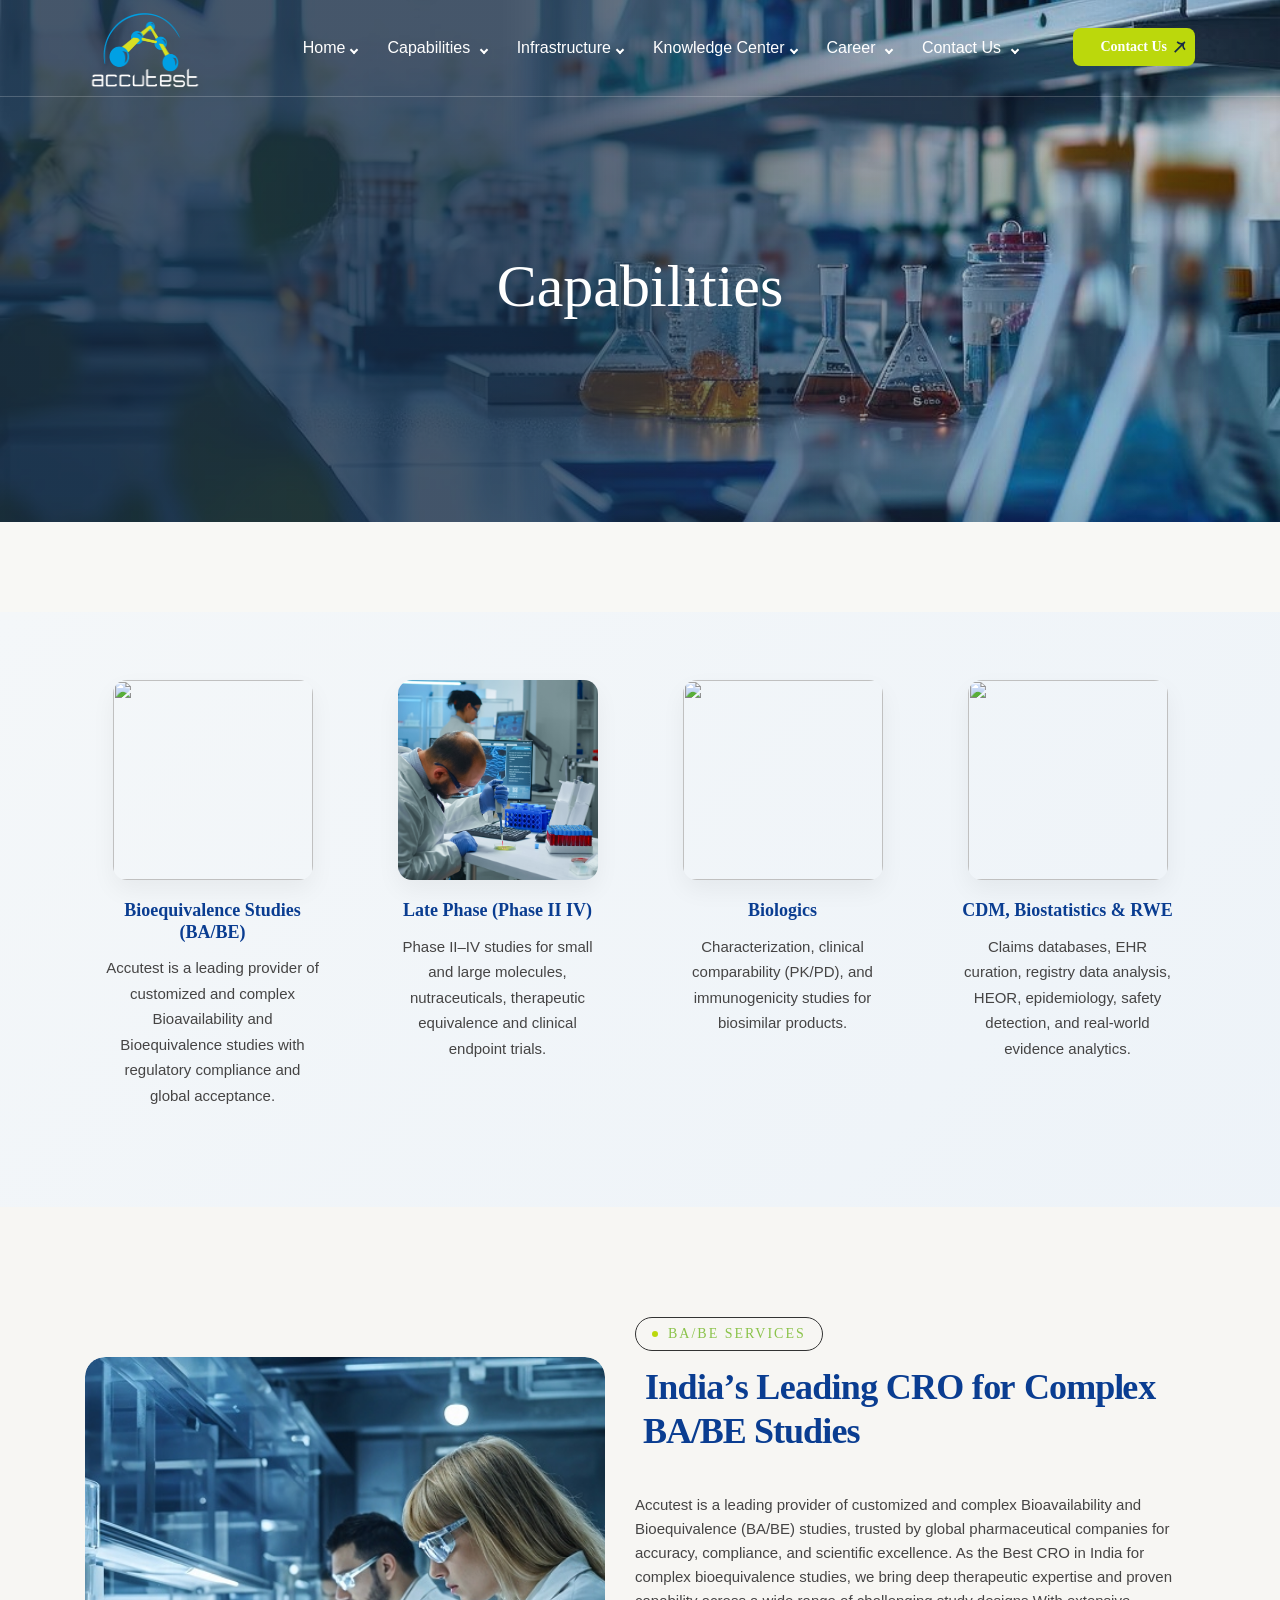
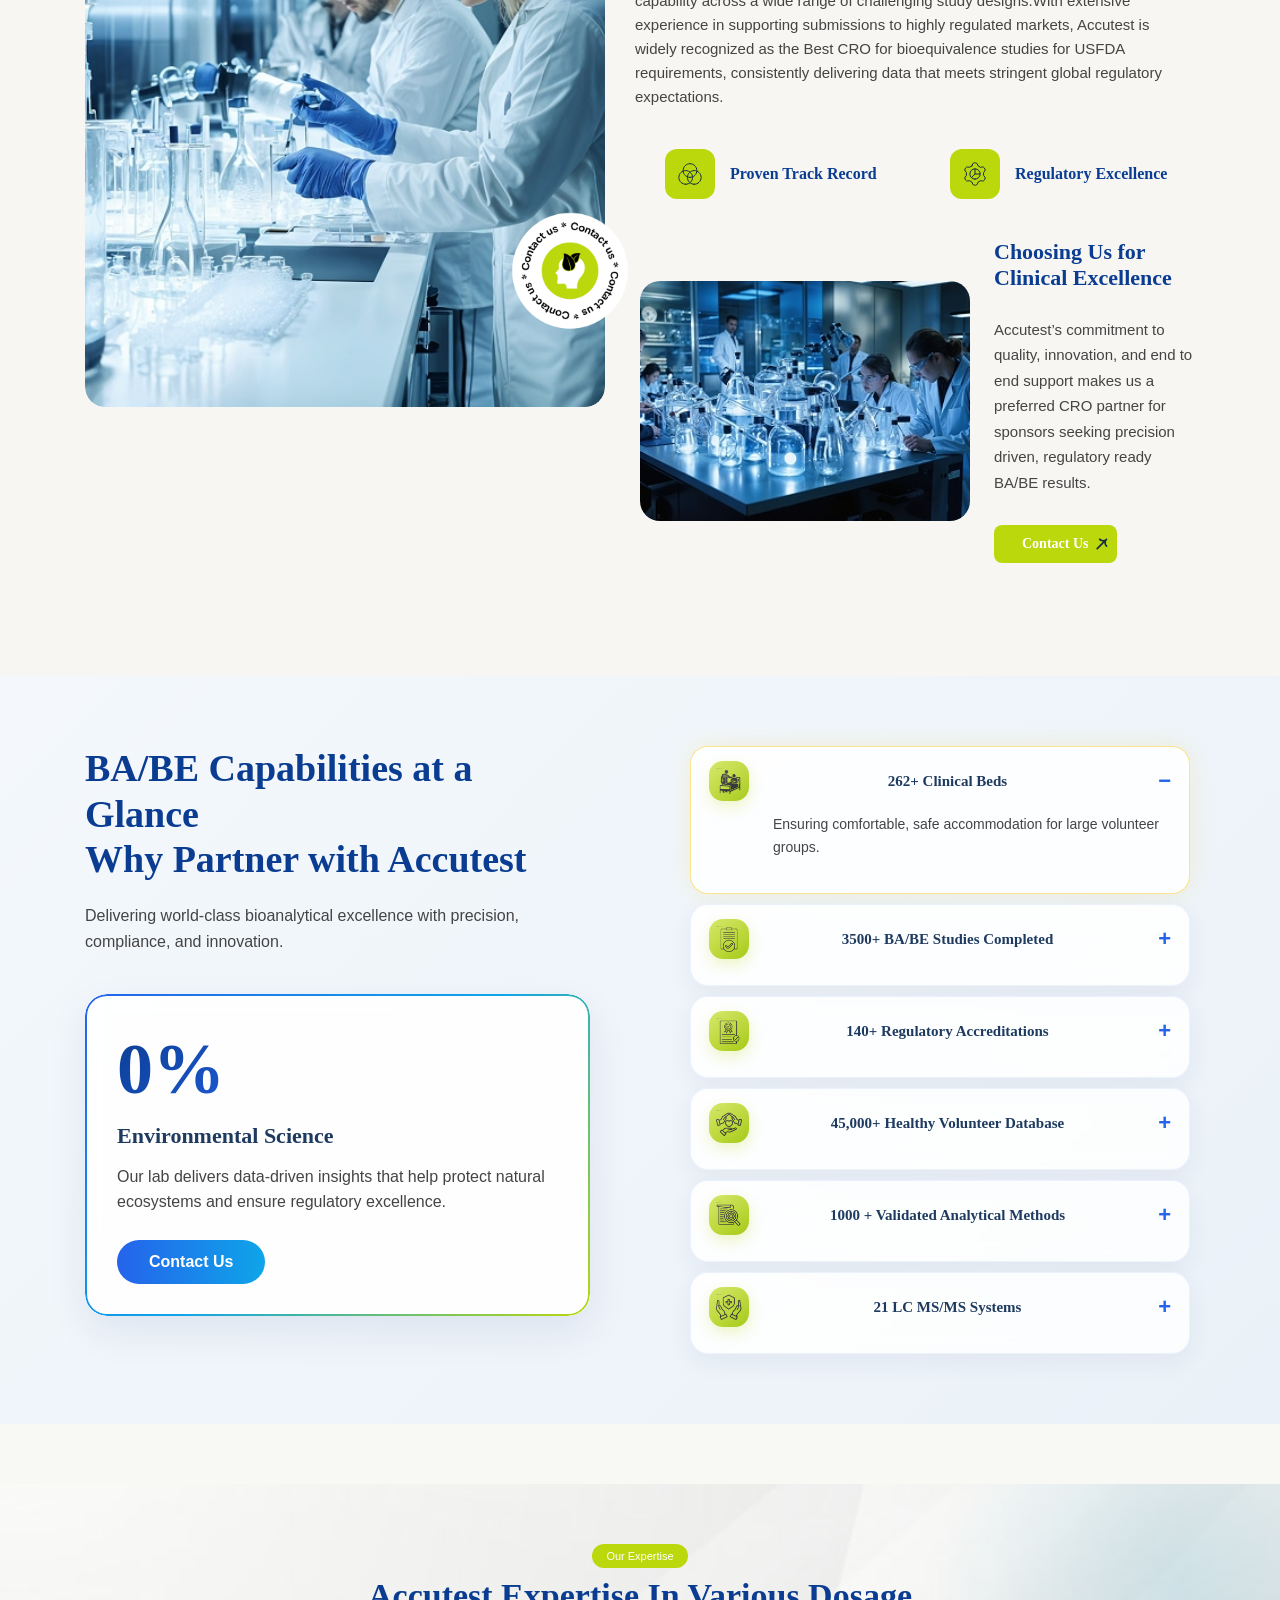
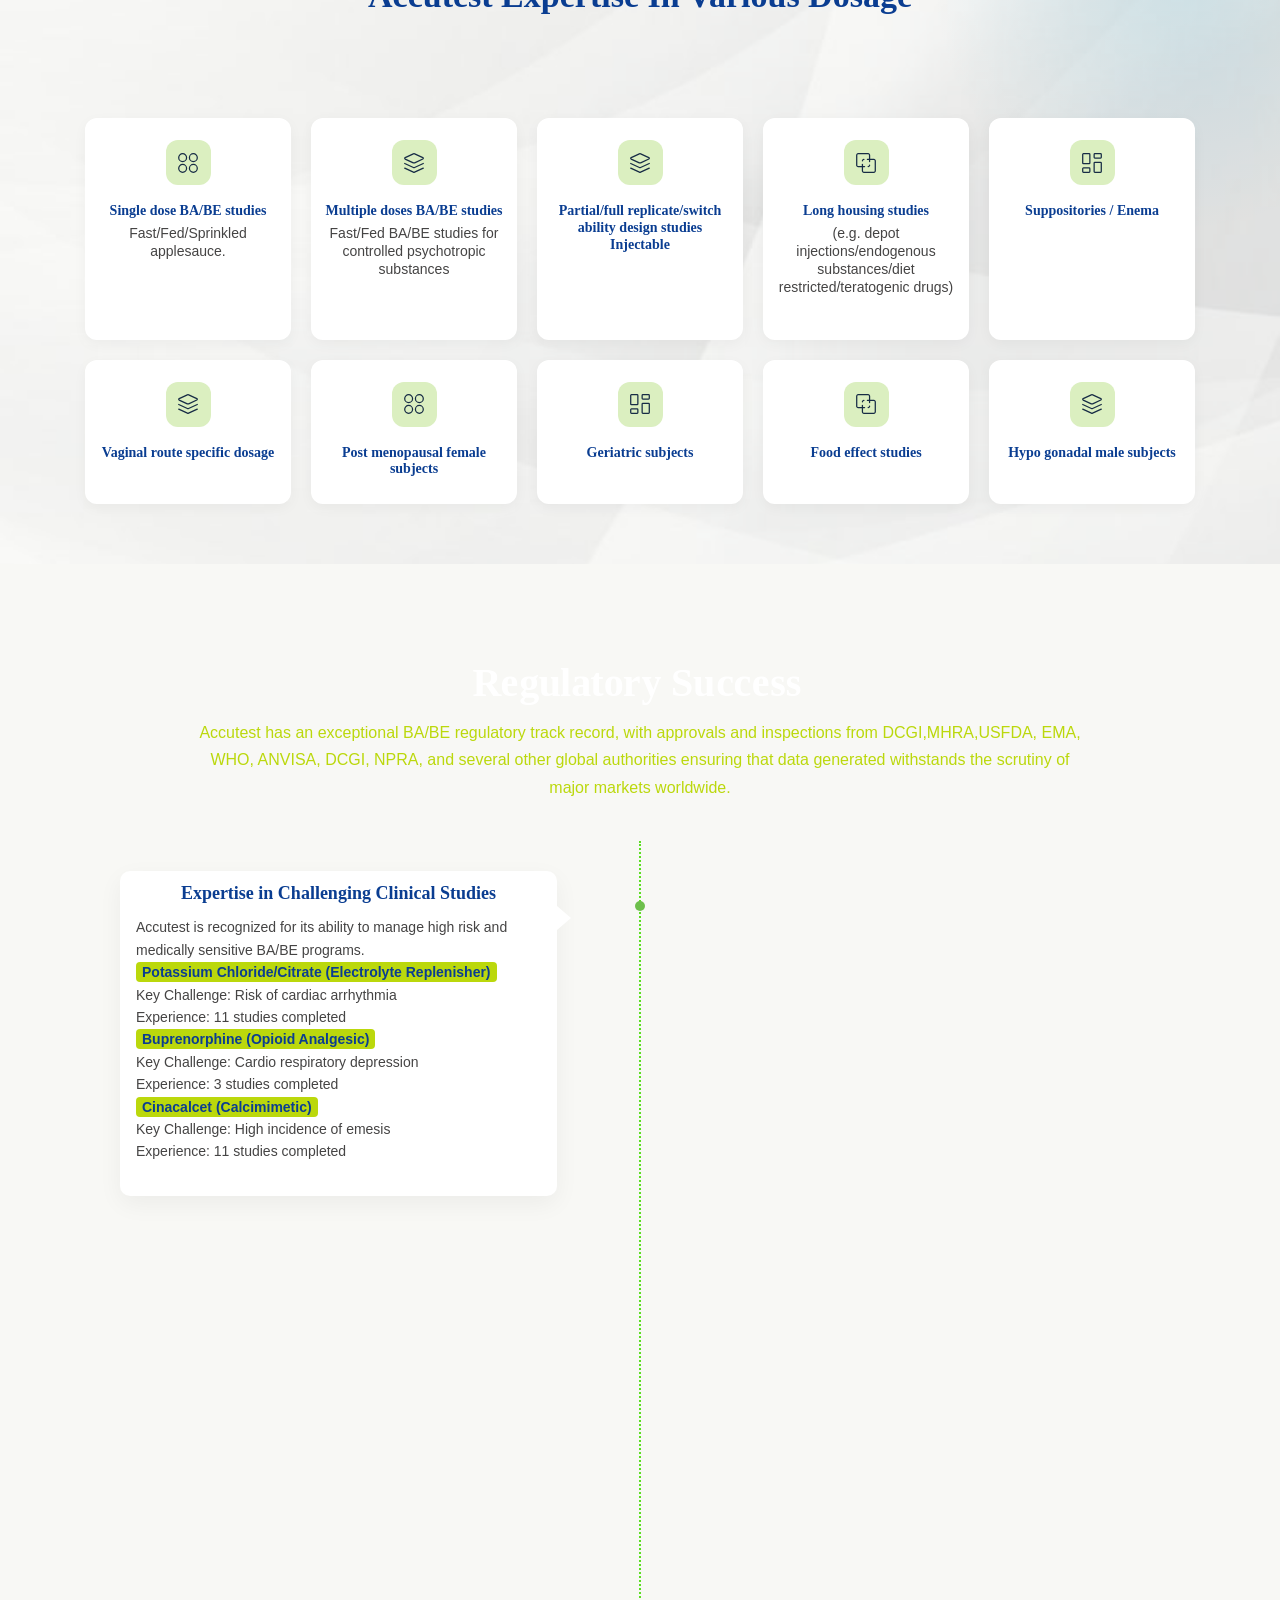
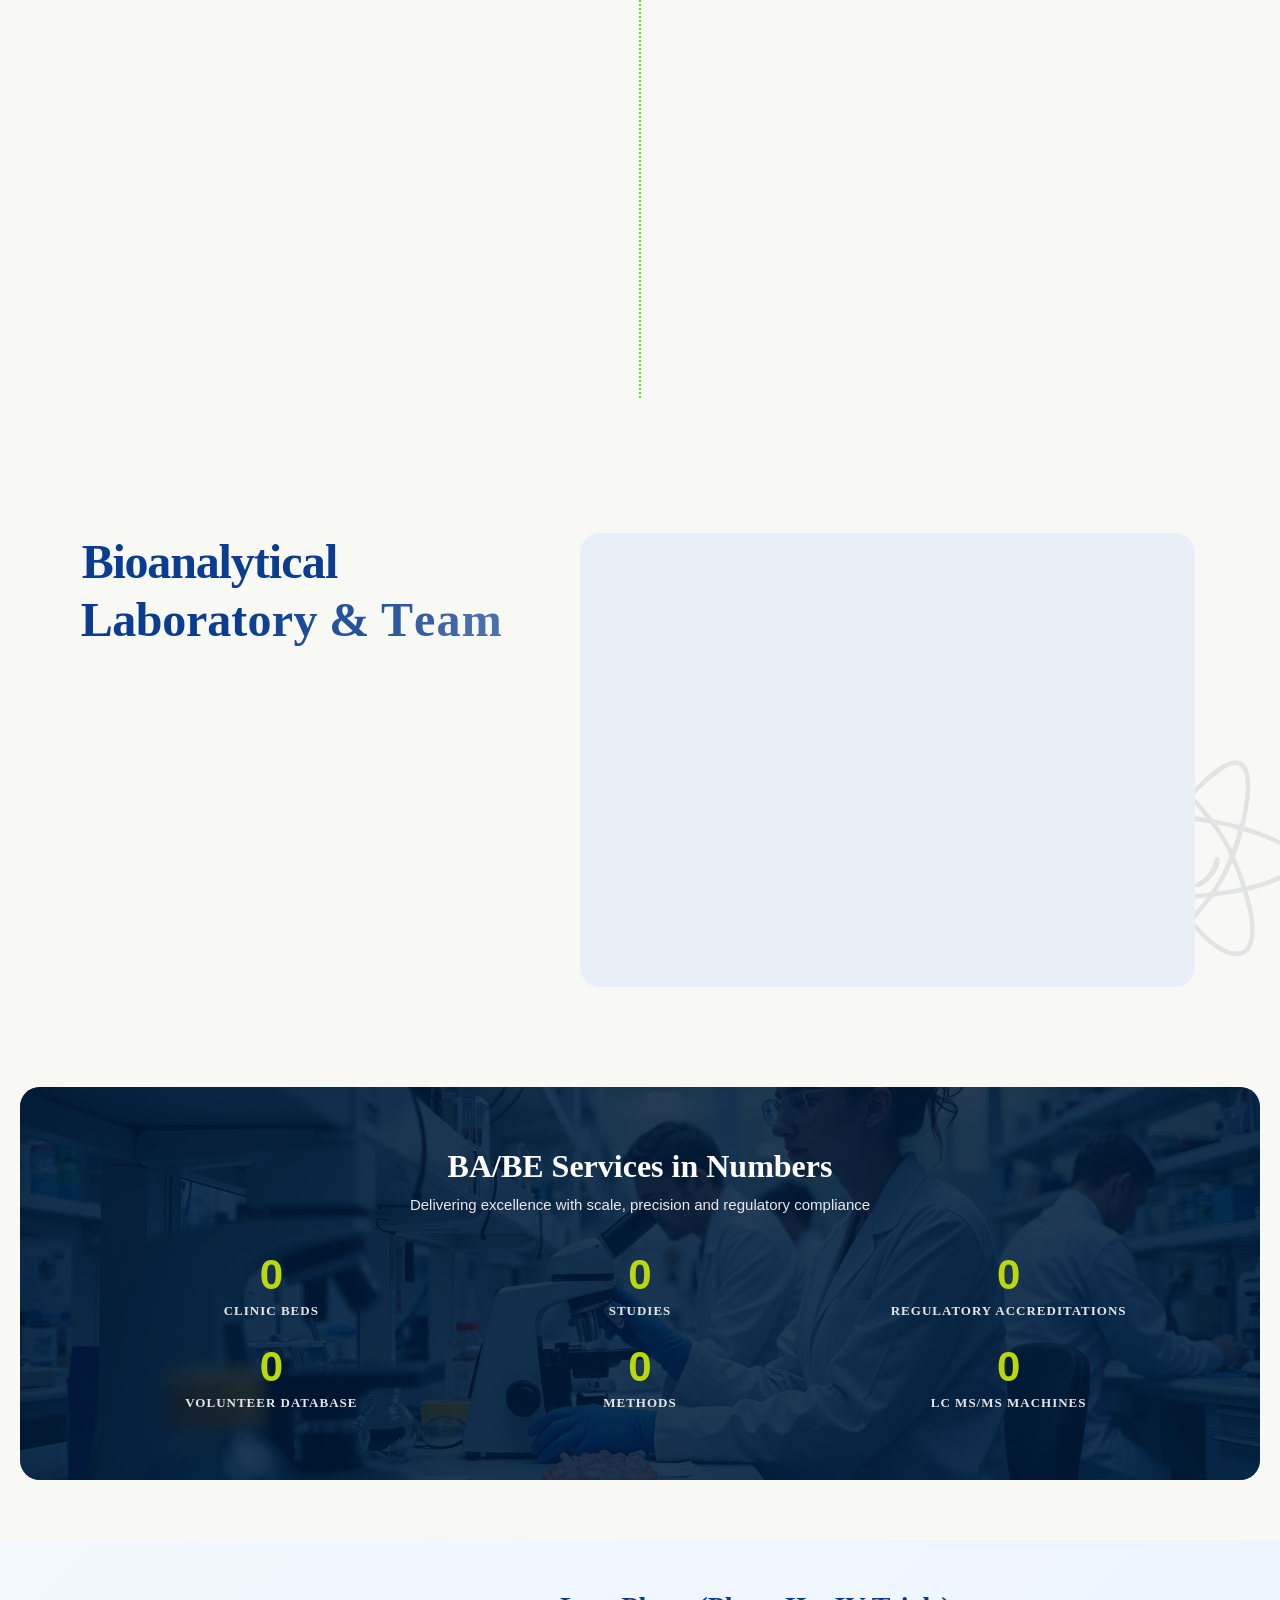
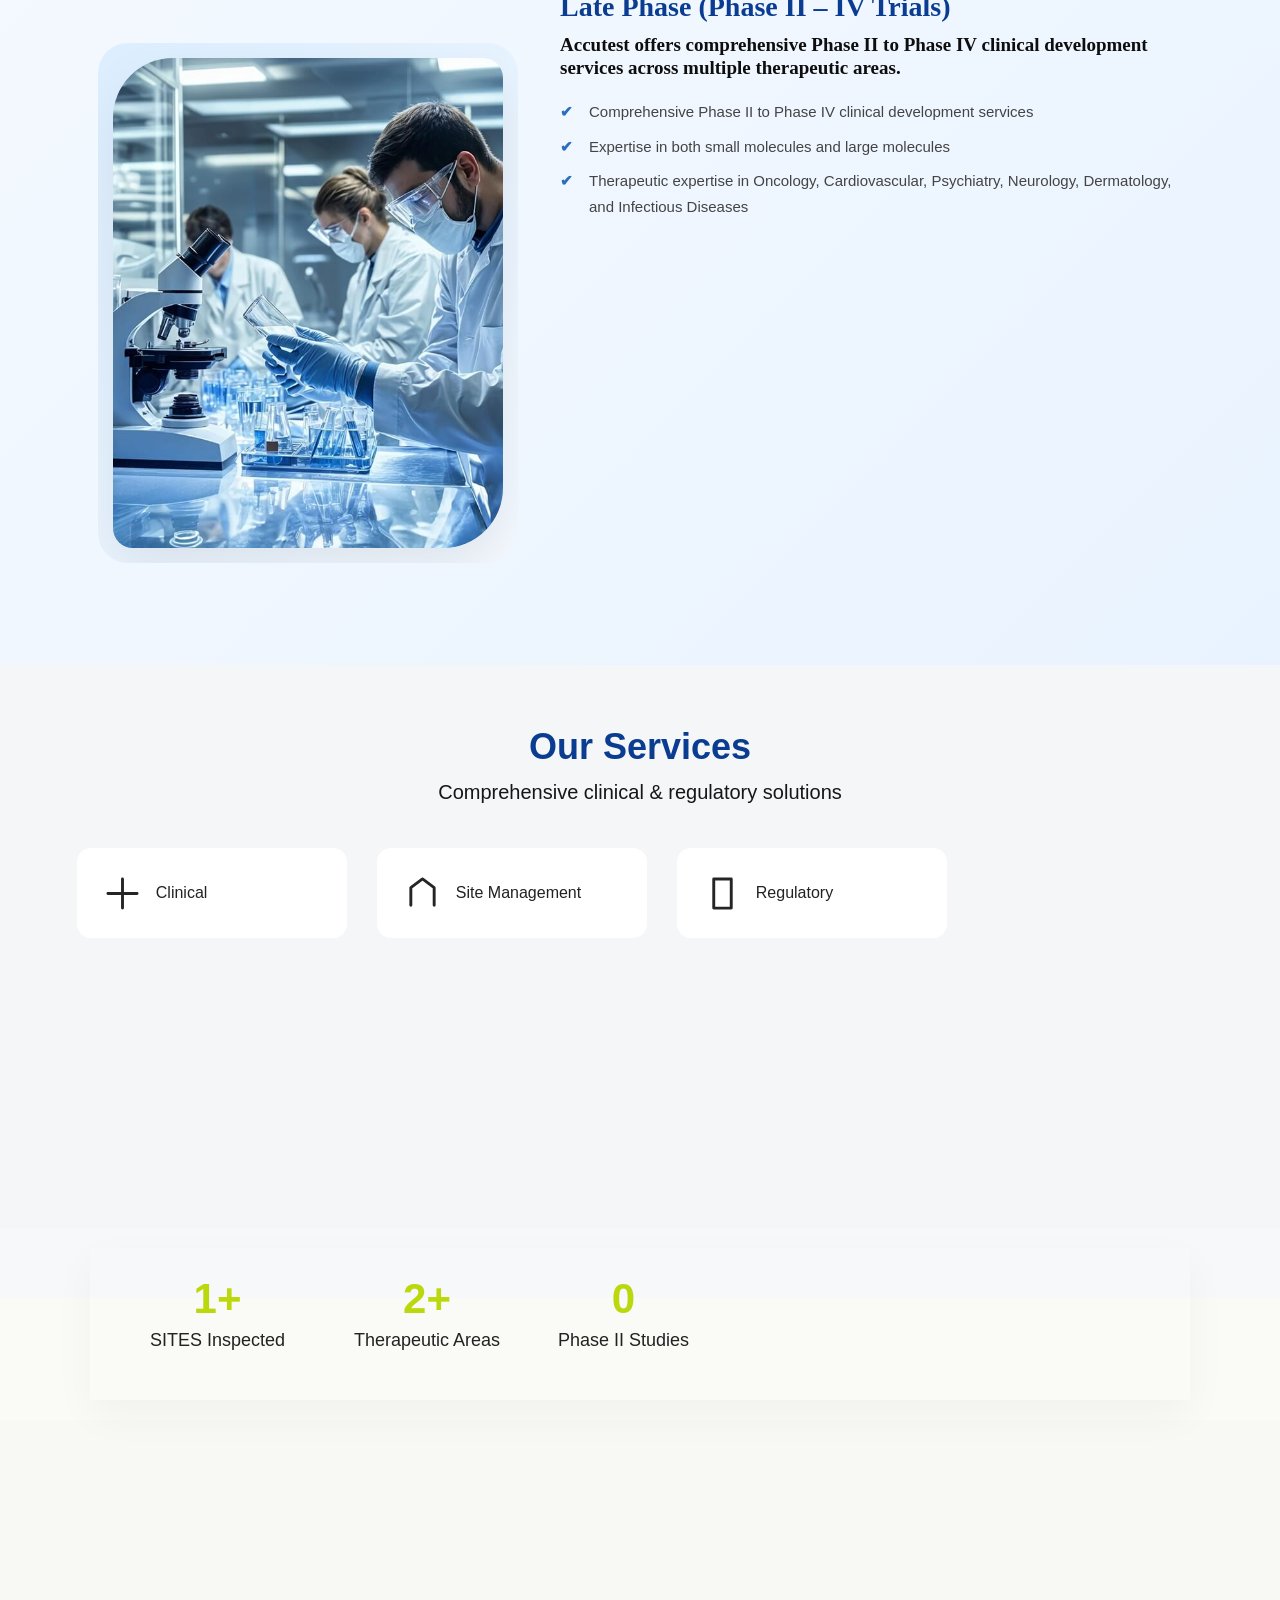
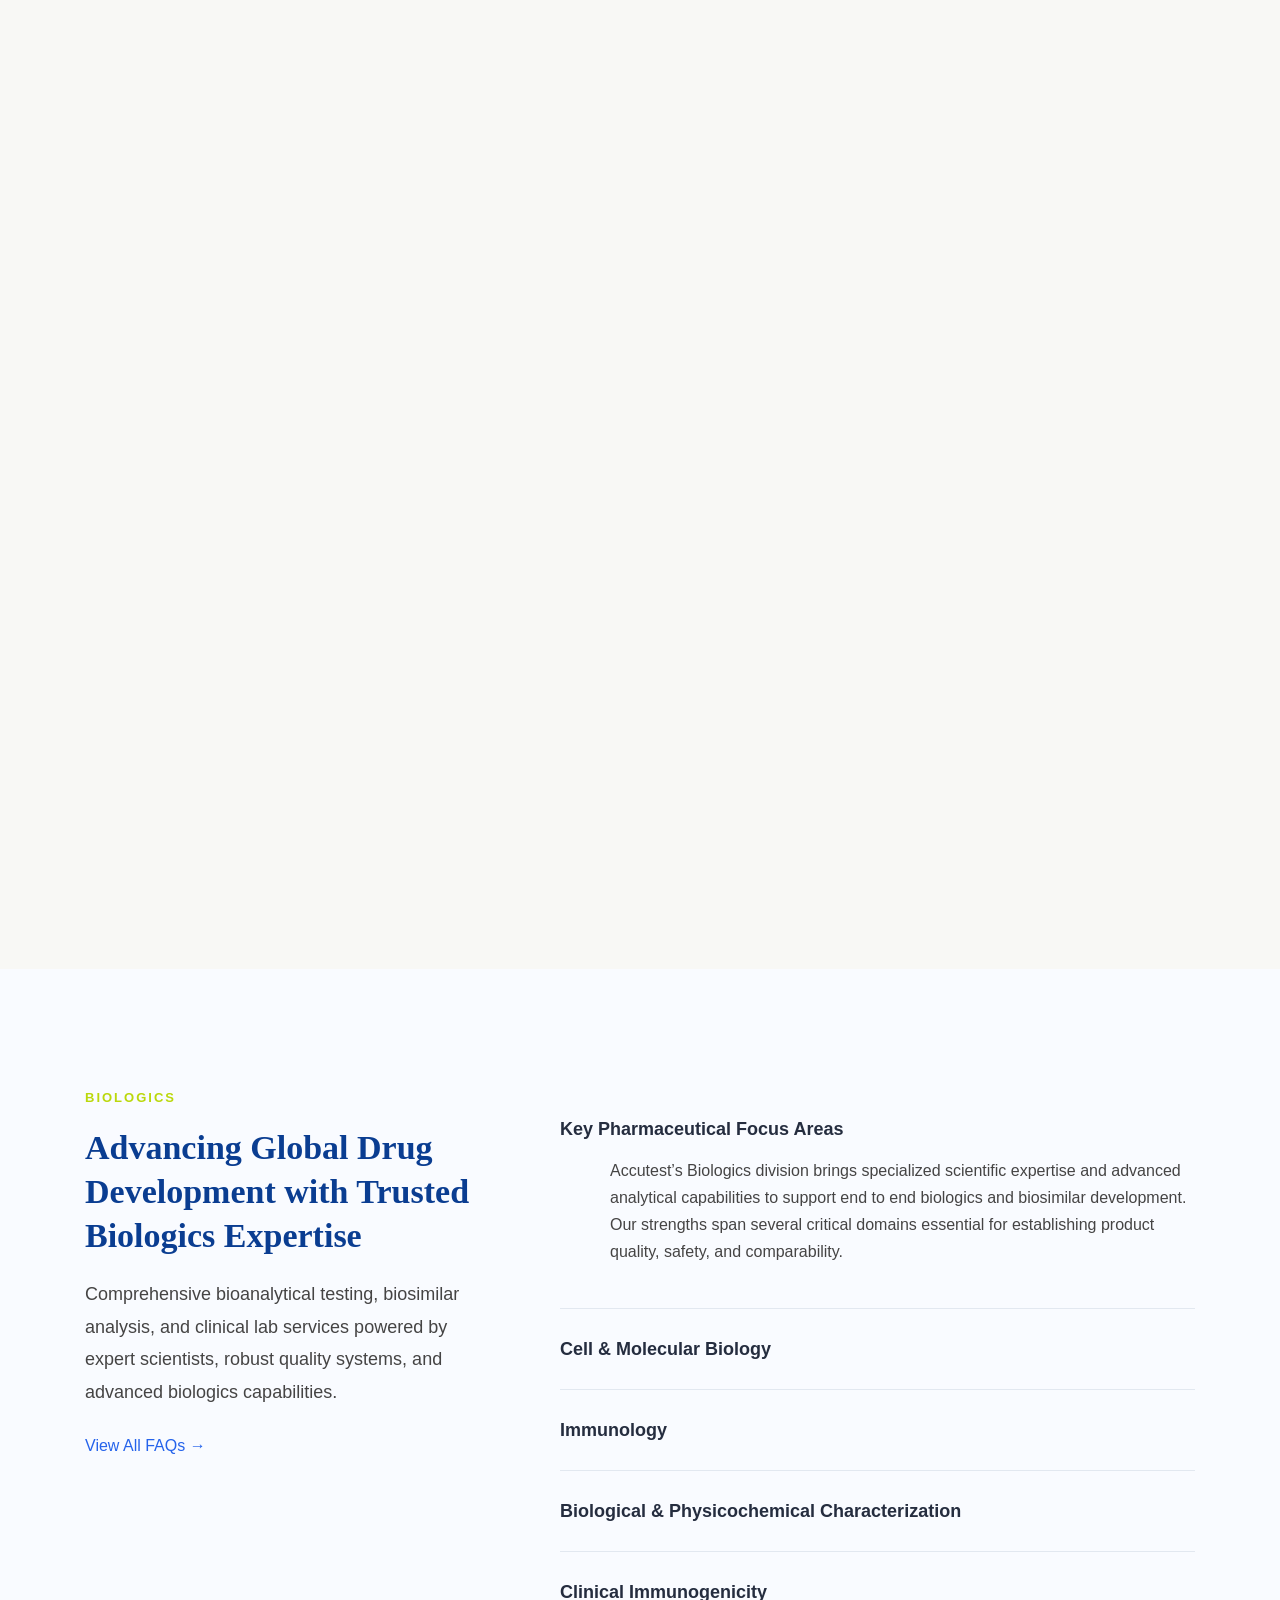
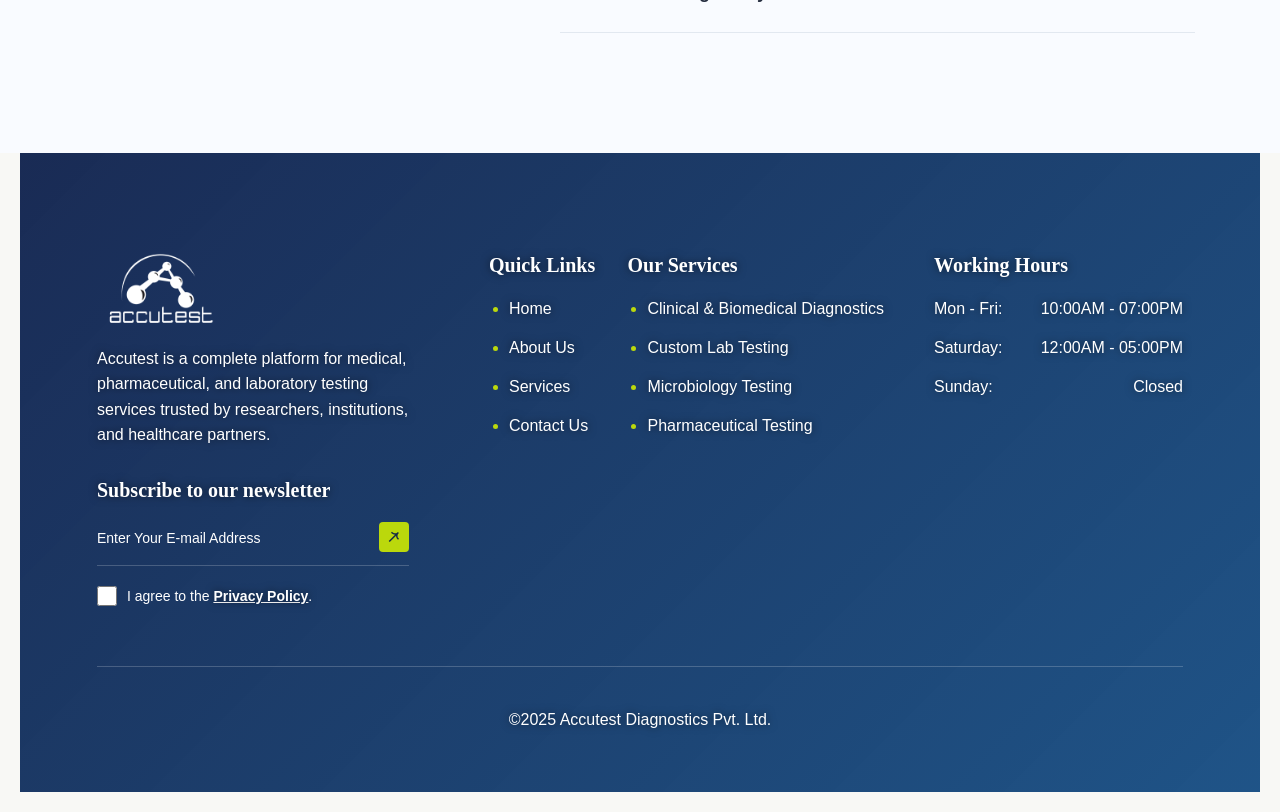
==== commit 9e0e04c1: "updte capabilities" ====
--- a/capabilities.html
+++ b/capabilities.html
@@ -351,7 +351,7 @@
                                 <!-- Why Choose Body Image End -->
 
                                 <!-- Why Choose Body Content Start -->
-                                <div class="why-choose-body-content wow fadeInUp"
+                                <div class="why-choose-body-content wow fadeInUp ms-3"
                                     style="visibility: visible; animation-name: fadeInUp;">
                                     <h3>Choosing Us for Clinical Excellence</h3>
                                     <p class="text-justify">Accutest’s commitment to quality, innovation, and end to end
--- a/css/capili.css
+++ b/css/capili.css
@@ -249,7 +249,7 @@
     content: '';
     position: absolute;
     top: 50%;
-    right: 20px;
+    right: 0px;
     width: 20px;
     height: 20px;
     background-image: url('../images/arrow-primary.svg');
@@ -259,6 +259,7 @@
     transform: translateY(-50%);
     transition: all 0.4s ease-in-out;
     z-index: 1;
+    margin-right: 5px;
 }
 
 .btn-default:hover::before {
@@ -1564,7 +1565,7 @@
 .why-choose-us-box {
     display: flex;
     align-items: flex-start;
-    gap: 1px;
+    gap: 30px;
     justify-content: space-between;
 }
 
@@ -1721,7 +1722,6 @@
 
 .why-choose-item-content h3 {
     font-size: 16px;
-    font-weight: 500;
     text-transform: capitalize;
 
     margin: 0;
